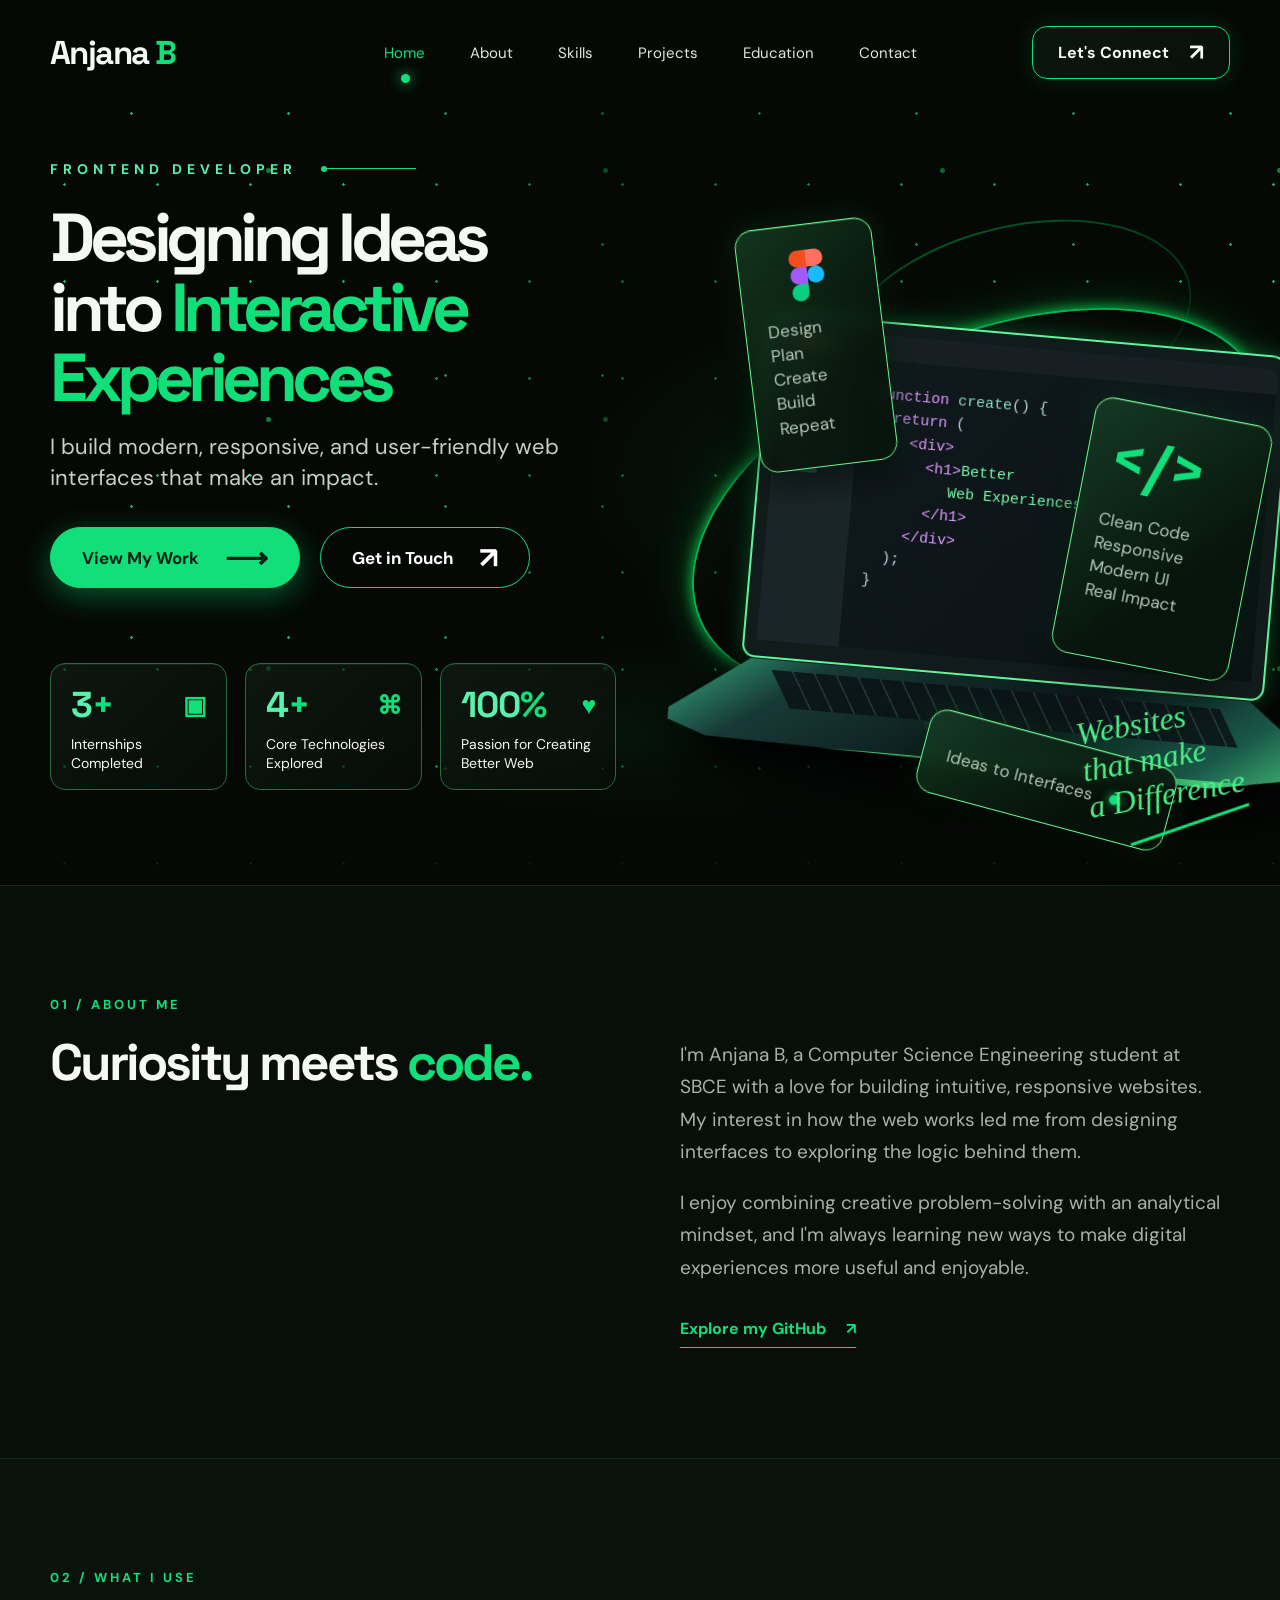
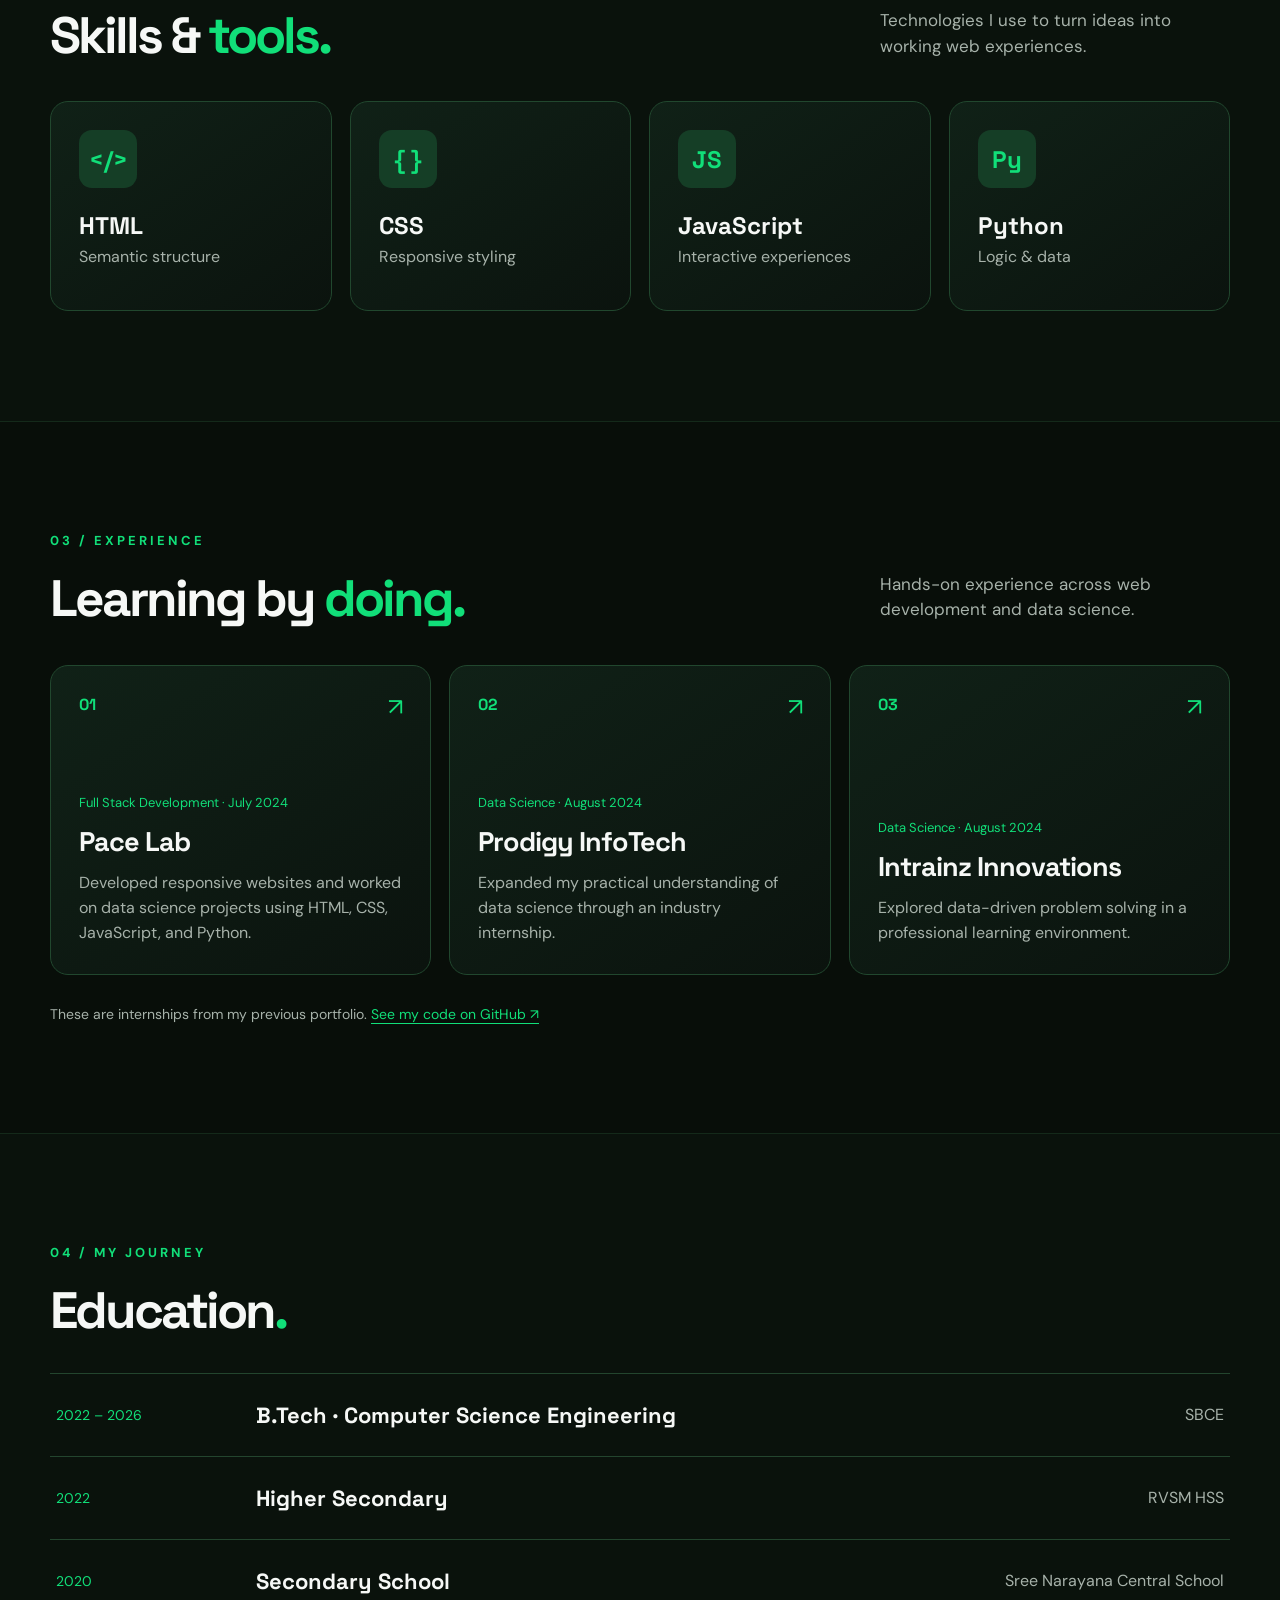
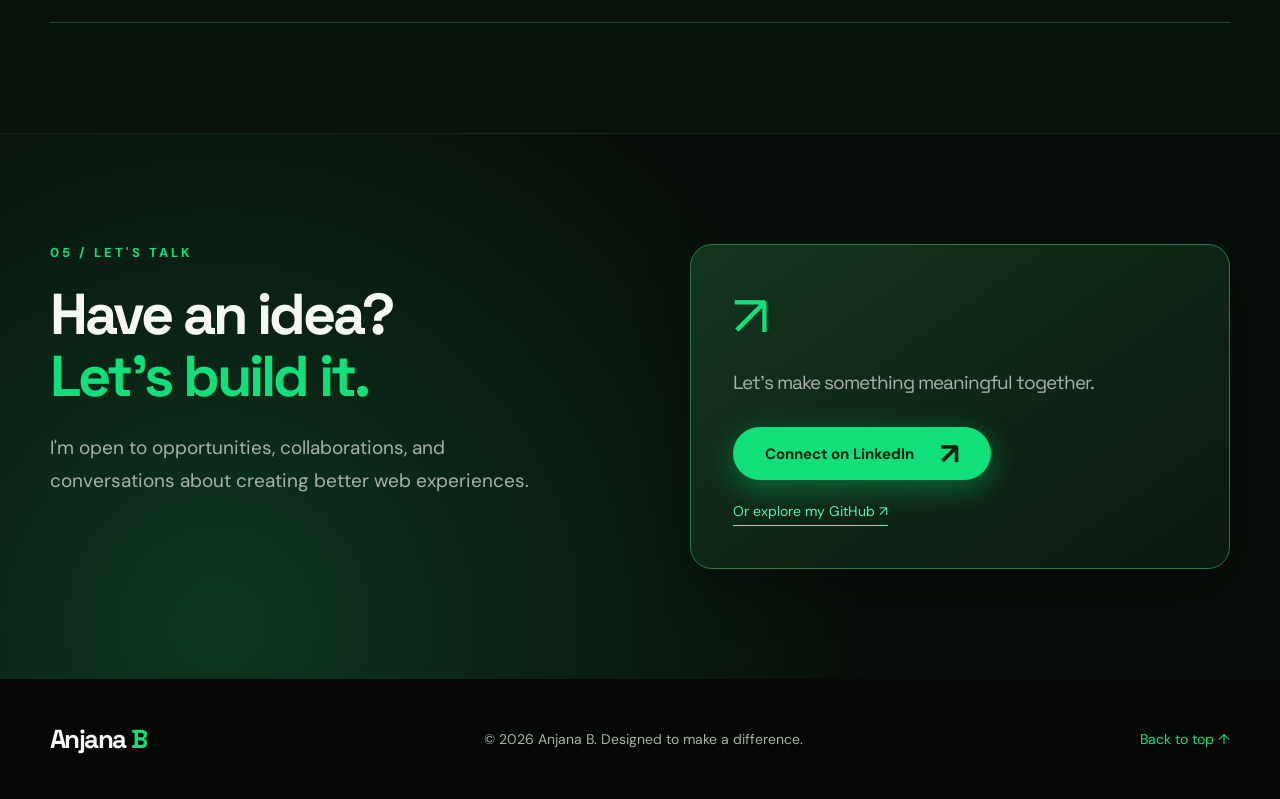
==== index.html @ f31fea29 "first commit" ====
<!doctype html>
<html lang="en">
<head>
  <meta charset="utf-8">
  <meta name="viewport" content="width=device-width, initial-scale=1">
  <meta name="theme-color" content="#050805">
  <meta name="description" content="Anjana B is a frontend developer creating responsive, user-friendly web experiences.">
  <title>Anjana B — Frontend Developer</title>
  <link rel="icon" href="favicon.svg" type="image/svg+xml">
  <link rel="preconnect" href="https://fonts.googleapis.com">
  <link rel="preconnect" href="https://fonts.gstatic.com" crossorigin>
  <link href="https://fonts.googleapis.com/css2?family=DM+Sans:wght@400;500;600;700&family=Space+Grotesk:wght@400;500;600;700&display=swap" rel="stylesheet">
  <link rel="stylesheet" href="style.css">
</head>
<body>
  <div class="site-shell">
    <header class="site-header container">
      <a class="brand" href="#home" aria-label="Anjana B, home">Anjana <span>B</span></a>
      <button class="menu-toggle" type="button" aria-label="Open navigation" aria-expanded="false" aria-controls="site-nav"><span></span><span></span><span></span></button>
      <nav class="site-nav" id="site-nav" aria-label="Main navigation">
        <a class="active" href="#home">Home</a><a href="#about">About</a><a href="#skills">Skills</a><a href="#projects">Projects</a><a href="#education">Education</a><a href="#contact">Contact</a>
      </nav>
      <a class="header-cta" href="#contact">Let's Connect <span aria-hidden="true">↗</span></a>
    </header>

    <main>
      <section class="hero" id="home" aria-labelledby="hero-title">
        <div class="stars" aria-hidden="true"></div>
        <div class="hero-inner container">
          <div class="hero-copy">
            <div class="eyebrow"><span>Frontend Developer</span><i></i></div>
            <h1 id="hero-title">Designing Ideas<br>into <em>Interactive<br>Experiences</em></h1>
            <p class="hero-description">I build modern, responsive, and user-friendly web interfaces that make an impact.</p>
            <div class="hero-actions">
              <a class="button button-primary" href="#projects">View My Work <span aria-hidden="true">⟶</span></a>
              <a class="button button-outline" href="#contact">Get in Touch <span aria-hidden="true">↗</span></a>
            </div>
            <div class="stats" aria-label="At a glance">
              <div class="stat"><strong>3<span>+</span></strong><span>Internships<br>Completed</span><b aria-hidden="true">▣</b></div>
              <div class="stat"><strong>4<span>+</span></strong><span>Core Technologies<br>Explored</span><b aria-hidden="true">⌘</b></div>
              <div class="stat"><strong>100<span>%</span></strong><span>Passion for Creating<br>Better Web</span><b aria-hidden="true">♥</b></div>
            </div>
          </div>

          <div class="hero-art" aria-label="Illustration of a laptop displaying frontend code">
            <div class="orbit orbit-one"></div><div class="orbit orbit-two"></div>
            <div class="float-card design-card"><div class="figma-mark"><i></i><i></i><i></i><i></i><i></i></div><span>Design<br>Plan<br>Create<br>Build<br>Repeat</span></div>
            <div class="laptop">
              <div class="laptop-screen">
                <div class="window-bar"><span></span><span></span><span></span></div>
                <div class="editor">
                  <div class="editor-sidebar"><i></i><i></i><i></i><i></i><i></i><i></i><i></i></div>
                  <div class="code-lines"><div><span class="purple">function</span> <span class="mint">create</span>() {</div><div class="indent"><span class="purple">return</span> (</div><div class="indent2"><span class="purple">&lt;div&gt;</span></div><div class="indent3"><span class="purple">&lt;h1&gt;</span><span class="green">Better</span></div><div class="indent4 green">Web Experiences</div><div class="indent3 purple">&lt;/h1&gt;</div><div class="indent2 purple">&lt;/div&gt;</div><div class="indent">);</div><div>}</div></div>
                </div>
              </div>
              <div class="laptop-base"><div class="keyboard"></div><div class="trackpad"></div></div>
            </div>
            <div class="float-card code-card"><div class="code-icon">&lt;/&gt;</div><span>Clean Code<br>Responsive<br>Modern UI<br>Real Impact</span></div>
            <div class="float-card bottom-card">Ideas to Interfaces <span>●</span></div>
            <div class="handwritten">Websites<br>that make<br>a Difference<span></span></div>
          </div>
        </div>
      </section>

      <section class="content-section about-section" id="about">
        <div class="container section-grid">
          <div><p class="section-kicker">01 / About me</p><h2>Curiosity meets <span>code.</span></h2></div>
          <div class="section-copy"><p>I'm Anjana B, a Computer Science Engineering student at SBCE with a love for building intuitive, responsive websites. My interest in how the web works led me from designing interfaces to exploring the logic behind them.</p><p>I enjoy combining creative problem-solving with an analytical mindset, and I'm always learning new ways to make digital experiences more useful and enjoyable.</p><a class="text-link" href="https://github.com/anjanareghu" target="_blank" rel="noopener noreferrer">Explore my GitHub <span aria-hidden="true">↗</span></a></div>
        </div>
      </section>

      <section class="content-section skills-section" id="skills">
        <div class="container"><p class="section-kicker">02 / What I use</p><div class="section-heading"><h2>Skills & <span>tools.</span></h2><p>Technologies I use to turn ideas into working web experiences.</p></div><div class="skill-grid"><div class="skill-card"><span class="skill-symbol">&lt;/&gt;</span><h3>HTML</h3><p>Semantic structure</p></div><div class="skill-card"><span class="skill-symbol">{ }</span><h3>CSS</h3><p>Responsive styling</p></div><div class="skill-card"><span class="skill-symbol">JS</span><h3>JavaScript</h3><p>Interactive experiences</p></div><div class="skill-card"><span class="skill-symbol">Py</span><h3>Python</h3><p>Logic & data</p></div></div></div>
      </section>

      <section class="content-section projects-section" id="projects">
        <div class="container"><p class="section-kicker">03 / Experience</p><div class="section-heading"><h2>Learning by <span>doing.</span></h2><p>Hands-on experience across web development and data science.</p></div><div class="project-grid"><article class="project-card"><span class="project-number">01</span><div><span class="project-type">Full Stack Development · July 2024</span><h3>Pace Lab</h3><p>Developed responsive websites and worked on data science projects using HTML, CSS, JavaScript, and Python.</p></div><span class="project-arrow" aria-hidden="true">↗</span></article><article class="project-card"><span class="project-number">02</span><div><span class="project-type">Data Science · August 2024</span><h3>Prodigy InfoTech</h3><p>Expanded my practical understanding of data science through an industry internship.</p></div><span class="project-arrow" aria-hidden="true">↗</span></article><article class="project-card"><span class="project-number">03</span><div><span class="project-type">Data Science · August 2024</span><h3>Intrainz Innovations</h3><p>Explored data-driven problem solving in a professional learning environment.</p></div><span class="project-arrow" aria-hidden="true">↗</span></article></div><p class="project-note">These are internships from my previous portfolio. <a href="https://github.com/anjanareghu" target="_blank" rel="noopener noreferrer">See my code on GitHub ↗</a></p></div>
      </section>

      <section class="content-section education-section" id="education"><div class="container"><p class="section-kicker">04 / My journey</p><h2>Education<span>.</span></h2><div class="education-list"><div><span>2022 – 2026</span><h3>B.Tech · Computer Science Engineering</h3><p>SBCE</p></div><div><span>2022</span><h3>Higher Secondary</h3><p>RVSM HSS</p></div><div><span>2020</span><h3>Secondary School</h3><p>Sree Narayana Central School</p></div></div></div></section>

      <section class="content-section contact-section" id="contact"><div class="container contact-layout"><div><p class="section-kicker">05 / Let's talk</p><h2>Have an idea?<br><span>Let's build it.</span></h2><p>I'm open to opportunities, collaborations, and conversations about creating better web experiences.</p></div><div class="contact-panel"><span class="contact-panel-icon">↗</span><p>Let's make something meaningful together.</p><a class="button button-primary" href="https://www.linkedin.com/in/anjana-b-b0b865204/" target="_blank" rel="noopener noreferrer">Connect on LinkedIn <span aria-hidden="true">↗</span></a><a class="contact-secondary" href="https://github.com/anjanareghu" target="_blank" rel="noopener noreferrer">Or explore my GitHub ↗</a></div></div></section>
    </main>
    <footer class="footer container"><a class="brand" href="#home">Anjana <span>B</span></a><p>© <span id="year"></span> Anjana B. Designed to make a difference.</p><a href="#home">Back to top ↑</a></footer>
  </div>
  <script src="script.js"></script>
</body>
</html>
---- style.css ----
:root{--bg:#050805;--panel:#0c140f;--line:#23452e;--green:#11df79;--mint:#5af0ae;--text:#f6f8f6;--muted:#a7b2aa;font-family:'DM Sans',sans-serif;color:var(--text);background:var(--bg)}*{box-sizing:border-box}html{scroll-behavior:smooth}body{margin:0}a{color:inherit;text-decoration:none}button,input,textarea{font:inherit}button{cursor:pointer}::selection{background:var(--green);color:#041007}.container{width:min(1400px,calc(100% - 100px));margin-inline:auto}.site-shell{overflow:hidden}.site-header{height:105px;display:flex;align-items:center;justify-content:space-between;position:relative;z-index:20}.brand{font-family:'Space Grotesk',sans-serif;font-size:33px;font-weight:700;letter-spacing:-1.6px;white-space:nowrap}.brand span,.section-heading h2 span,.content-section h2 span{color:var(--green)}.site-nav{display:flex;gap:45px;align-items:center;margin-left:8%}.site-nav a{font-size:15px;color:#e1e6e1;position:relative;transition:color .2s}.site-nav a:hover,.site-nav a.active{color:var(--green)}.site-nav a.active:after{content:"";position:absolute;width:9px;height:9px;border-radius:50%;background:var(--green);left:calc(50% - 4px);bottom:-20px;box-shadow:0 0 13px var(--green)}.header-cta{border:1px solid var(--green);border-radius:15px;padding:15px 25px;background:linear-gradient(120deg,#0b160e,#09100b);box-shadow:0 0 23px #00ff7922;font-weight:700;white-space:nowrap}.header-cta span{margin-left:16px;font-size:23px;line-height:0;vertical-align:-2px}.header-cta:hover,.button-outline:hover{background:#10271a}.menu-toggle{display:none}.hero{min-height:780px;position:relative;background:radial-gradient(ellipse 36% 30% at 73% 48%,#08351b69,transparent 80%),radial-gradient(ellipse 30% 16% at 52% 81%,#07391c43,transparent 75%),#050805}.hero:after{content:"";position:absolute;inset:auto 0 0;height:140px;background:linear-gradient(transparent,#050805);pointer-events:none}.stars{position:absolute;inset:0;opacity:.75;background-image:radial-gradient(circle,#1af982 1px,transparent 1.5px),radial-gradient(circle,#33ec88 1px,transparent 1.5px),radial-gradient(circle,#13a94e 2px,transparent 3px);background-size:93px 97px,157px 131px,337px 249px;background-position:18px 31px,53px 74px,100px 190px;mask-image:linear-gradient(90deg,#000 25%,#0008 48%,#000 100%)}.hero-inner{position:relative;z-index:1;display:grid;grid-template-columns:48% 52%;min-height:770px;align-items:center}.hero-copy{padding:30px 0 60px;position:relative;z-index:4}.eyebrow{display:flex;align-items:center;gap:24px;color:var(--mint);text-transform:uppercase;font-size:14px;letter-spacing:5px;font-weight:700;margin-bottom:25px}.eyebrow i{display:block;width:95px;height:1px;background:var(--green);position:relative}.eyebrow i:before{content:"";position:absolute;width:6px;height:6px;background:var(--green);left:0;top:-2px;border-radius:50%}h1,h2,h3,p{margin-top:0}h1,h2,h3{font-family:'Space Grotesk',sans-serif}h1{font-size:clamp(58px,5.3vw,88px);line-height:1.03;letter-spacing:-5.5px;margin-bottom:18px;white-space:nowrap}h1 em{font-style:normal;color:var(--green)}.hero-description{font-size:22px;line-height:1.42;color:#c8cec9;max-width:530px;margin-bottom:34px}.hero-actions{display:flex;gap:20px;flex-wrap:wrap}.button{display:inline-flex;align-items:center;justify-content:space-between;gap:26px;min-height:61px;border-radius:40px;padding:0 31px;font-weight:700;font-size:17px;border:1px solid var(--green);transition:transform .2s,box-shadow .2s,background .2s}.button:hover{transform:translateY(-3px)}.button-primary{background:var(--green);color:#042114;box-shadow:0 8px 30px #04de7260}.button-primary:hover{box-shadow:0 11px 36px #04de7280}.button span{font-size:30px;line-height:1}.button-outline{background:#050805;color:white}.stats{display:grid;grid-template-columns:repeat(3,1fr);gap:18px;margin-top:75px;max-width:670px}.stat{height:127px;border:1px solid #286b3d;border-radius:15px;background:linear-gradient(135deg,#101e13ad,#080d09a8);padding:23px 20px;position:relative;box-shadow:inset 0 1px #86ffac12}.stat strong{display:block;font-family:'Space Grotesk',sans-serif;font-size:36px;line-height:1;color:var(--mint);letter-spacing:-1px}.stat strong span{color:var(--green)}.stat>span{display:block;font-size:14px;line-height:1.35;margin-top:12px}.stat b{position:absolute;right:19px;top:25px;color:var(--green);font-size:25px}.hero-art{height:700px;position:relative;transform:translateX(14px)}.orbit{position:absolute;border:2px solid #00e76b;border-radius:50%;box-shadow:0 0 14px #09ff64,0 0 45px #02fd514b;opacity:.8}.orbit-one{width:610px;height:330px;left:45px;top:196px;transform:rotate(-23deg)}.orbit-two{width:360px;height:200px;left:205px;top:86px;transform:rotate(-14deg);border-color:#00b64e88;mask-image:linear-gradient(#000,transparent)}.float-card{position:absolute;border:1px solid #67f790;border-radius:18px;background:linear-gradient(135deg,#174627b3,#061409db 66%);box-shadow:inset 0 1px #a4ffba3d,0 14px 35px #000a,0 0 30px #00e76424;backdrop-filter:blur(8px);z-index:4;color:#b4c8b9}.design-card{width:138px;height:244px;left:117px;top:83px;padding:25px 22px;transform:rotate(-7deg)}.design-card span,.code-card span{display:block;font-size:17px;line-height:1.42}.figma-mark{width:34px;height:52px;display:grid;grid-template-columns:repeat(2,17px);grid-template-rows:repeat(3,17px);margin:0 auto 14px}.figma-mark i:nth-child(1){background:#f24e1e;border-radius:9px 0 0 9px}.figma-mark i:nth-child(2){background:#ff7262;border-radius:0 9px 9px 0}.figma-mark i:nth-child(3){background:#a259ff;border-radius:9px 0 0 9px}.figma-mark i:nth-child(4){background:#1abcfe;border-radius:50%}.figma-mark i:nth-child(5){background:#0acf83;border-radius:9px 0 9px 9px}.laptop{position:absolute;width:650px;height:440px;left:53px;top:195px;transform:rotate(5deg);z-index:3;filter:drop-shadow(0 28px 27px #000)}.laptop-screen{position:absolute;top:0;left:70px;width:520px;height:342px;border:12px solid #121b1c;border-bottom-width:16px;border-radius:19px 19px 11px 11px;background:#0d1418;box-shadow:0 0 0 2px #64f39d,0 0 24px #14de6461;overflow:hidden}.window-bar{height:25px;background:#171f22;display:flex;gap:6px;align-items:center;padding-left:13px}.window-bar span{width:9px;height:9px;border-radius:50%;background:#ff656d}.window-bar span:nth-child(2){background:#ffcd4a}.window-bar span:nth-child(3){background:#5bdd72}.editor{height:calc(100% - 25px);display:flex;background:linear-gradient(130deg,#111a1f,#0a1114)}.editor-sidebar{width:82px;background:#1a252a;display:flex;flex-direction:column;gap:11px;padding:17px 11px;flex:none}.editor-sidebar i{width:34px;height:5px;border-radius:4px;background:#465962}.editor-sidebar i:nth-child(2n){width:20px}.code-lines{font:15px/1.55 Consolas,monospace;color:#bcd4dc;padding:23px 17px;white-space:nowrap}.code-lines .indent{padding-left:18px}.code-lines .indent2{padding-left:36px}.code-lines .indent3{padding-left:54px}.code-lines .indent4{padding-left:78px}.purple{color:#e09bff}.mint{color:#8cdec7}.green{color:#72fca5}.laptop-base{position:absolute;top:345px;left:0;width:650px;height:90px;background:linear-gradient(145deg,#36ad80 0%,#173936 21%,#0b1518 56%,#19594a 82%,#48ca77);clip-path:polygon(12% 0,89% 0,100% 61%,98% 82%,84% 100%,6% 90%,0 75%,0 62%);border-radius:8px;box-shadow:inset 0 -7px #3fc777}.keyboard{position:absolute;left:110px;top:10px;width:450px;height:37px;background:repeating-linear-gradient(90deg,#091114 0 20px,#28413d 21px 22px),repeating-linear-gradient(0deg,transparent 0 10px,#37514d 11px 12px);transform:skewX(30deg);opacity:.85}.trackpad{position:absolute;left:263px;top:49px;width:110px;height:24px;border:1px solid #203f3e;transform:skewX(30deg)}.code-card{right:-8px;top:269px;width:180px;height:260px;padding:28px 23px;transform:rotate(11deg)}.code-icon{font:700 60px/1 'Space Grotesk',sans-serif;color:var(--green);margin-bottom:20px}.bottom-card{left:289px;top:597px;width:255px;padding:27px 24px;font-size:17px;transform:rotate(15deg);white-space:nowrap}.bottom-card span{color:var(--green);font-size:23px;margin-left:10px;text-shadow:0 0 10px var(--green)}.handwritten{position:absolute;right:2px;bottom:10px;color:#4bee85;font-size:32px;line-height:1.15;font-family:'Segoe Print','Comic Sans MS',cursive;font-style:italic;transform:rotate(-10deg);z-index:5}.handwritten span{display:block;width:125px;height:3px;background:var(--green);margin:15px 0 0 34px;transform:rotate(-9deg)}.content-section{padding:110px 0;border-top:1px solid #14291a;scroll-margin-top:20px;background:#080e09}.content-section:nth-of-type(odd){background:#0a120c}.section-kicker{color:var(--green);font-size:13px;text-transform:uppercase;letter-spacing:3px;font-weight:700;margin-bottom:22px}.content-section h2{font-size:clamp(42px,4vw,66px);line-height:1.08;letter-spacing:-3px;margin-bottom:25px}.section-grid{display:grid;grid-template-columns:1fr 1fr;gap:80px}.section-copy{padding-top:43px}.section-copy p,.contact-layout>div>p:not(.section-kicker){font-size:19px;line-height:1.7;color:var(--muted)}.text-link{display:inline-block;color:var(--green);font-weight:700;margin-top:15px;border-bottom:1px solid var(--green);padding-bottom:8px}.text-link span{margin-left:16px}.section-heading{display:flex;align-items:end;justify-content:space-between;gap:50px;margin-bottom:38px}.section-heading h2{margin-bottom:0}.section-heading p{max-width:350px;color:var(--muted);font-size:17px;line-height:1.5;margin-bottom:4px}.skill-grid{display:grid;grid-template-columns:repeat(4,1fr);gap:18px}.skill-card,.project-card{background:linear-gradient(145deg,#102117,#0b130e);border:1px solid #21472e;border-radius:18px;transition:transform .25s,border-color .25s,box-shadow .25s}.skill-card:hover,.project-card:hover{transform:translateY(-5px);border-color:#42cc72;box-shadow:0 15px 40px #0005}.skill-card{min-height:210px;padding:28px}.skill-symbol{display:grid;place-items:center;width:58px;height:58px;border-radius:13px;background:#153e26;color:var(--green);font:700 24px 'Space Grotesk',sans-serif;margin-bottom:22px}.skill-card h3{font-size:24px;margin-bottom:5px}.skill-card p{color:var(--muted);margin:0}.project-grid{display:grid;grid-template-columns:repeat(3,1fr);gap:18px}.project-card{min-height:310px;padding:28px;display:flex;flex-direction:column;justify-content:space-between;position:relative}.project-number{font:700 16px 'Space Grotesk',sans-serif;color:var(--green)}.project-type{color:var(--green);font-size:13px}.project-card h3{font-size:27px;letter-spacing:-1px;margin:12px 0}.project-card p{color:var(--muted);line-height:1.55;margin-bottom:0}.project-arrow{position:absolute;right:27px;top:25px;font-size:24px;color:var(--green)}.project-note{color:var(--muted);margin:30px 0 0;font-size:14px}.project-note a{color:var(--green);text-decoration:underline;text-underline-offset:4px}.education-list{margin-top:35px;border-top:1px solid var(--line)}.education-list>div{display:grid;grid-template-columns:170px 1fr 250px;align-items:center;gap:30px;padding:27px 6px;border-bottom:1px solid var(--line)}.education-list span{color:var(--green);font-size:14px}.education-list h3{font-size:22px;margin:0}.education-list p{color:var(--muted);margin:0;text-align:right}.contact-section{background:radial-gradient(circle at 17% 90%,#0d3620,#080e09 55%)}.contact-layout{display:grid;grid-template-columns:1fr 1fr;gap:100px}.contact-layout h2{font-size:clamp(48px,4.5vw,75px)}.contact-layout>div>p:not(.section-kicker){max-width:520px}.contact-links{display:flex;gap:25px;margin-top:35px}.contact-links a{color:var(--green);border-bottom:1px solid var(--green);padding-bottom:7px}.contact-form{background:#0e1b12;border:1px solid #285639;border-radius:20px;padding:35px;display:flex;flex-direction:column;align-items:start;box-shadow:0 20px 50px #0005}.contact-form label{font-size:14px;margin-bottom:9px;color:#c9d9ce}.contact-form input,.contact-form textarea{width:100%;background:#08110b;border:1px solid #2a4932;border-radius:10px;color:white;padding:14px 16px;margin-bottom:20px;outline:none}.contact-form input:focus,.contact-form textarea:focus{border-color:var(--green);box-shadow:0 0 0 3px #0d6b363d}.contact-form textarea{resize:vertical}.contact-form .button{min-height:53px;font-size:15px}.form-note{font-size:12px;color:var(--muted);margin:15px 0 0}.footer{min-height:120px;display:flex;align-items:center;justify-content:space-between;gap:25px}.footer .brand{font-size:26px}.footer p{color:var(--muted);font-size:14px;margin:0}.footer>a:last-child{color:var(--green);font-size:14px}
@media(max-width:1250px){.container{width:min(1120px,calc(100% - 64px))}.site-nav{gap:23px;margin-left:0}.hero-inner{grid-template-columns:51% 49%}.hero-art{transform:translateX(-10px) scale(.75);transform-origin:left center;width:700px}.hero-copy{z-index:6}h1{font-size:clamp(53px,5.6vw,73px)}.stats{margin-top:55px}.stat{padding:20px 15px}.stat strong{font-size:30px}.stat b{right:11px}}
@media(max-width:850px){.site-header{height:80px}.container{width:calc(100% - 40px)}.header-cta{display:none}.menu-toggle{display:flex;flex-direction:column;gap:5px;background:none;border:0;padding:10px;z-index:22}.menu-toggle span{display:block;width:25px;height:2px;background:var(--green)}.site-nav{display:none;position:absolute;left:0;right:0;top:73px;background:#0b170e;border:1px solid var(--line);border-radius:14px;padding:20px;flex-direction:column;align-items:stretch;gap:0;box-shadow:0 20px 40px #0009}.site-nav.open{display:flex}.site-nav a{padding:12px}.site-nav a.active:after{left:auto;right:10px;bottom:18px}.hero{min-height:0}.hero-inner{display:flex;flex-direction:column;align-items:stretch;min-height:0}.hero-copy{padding:55px 0 0}.hero-art{align-self:center;transform:scale(.8);transform-origin:top center;height:590px;margin-top:0;width:700px}.stats{max-width:none}.section-grid,.contact-layout{grid-template-columns:1fr;gap:30px}.section-copy{padding-top:0}.skill-grid{grid-template-columns:repeat(2,1fr)}.project-grid{grid-template-columns:1fr}.project-card{min-height:240px}.education-list>div{grid-template-columns:130px 1fr}.education-list p{grid-column:2;text-align:left}.content-section{padding:80px 0}}
@media(max-width:560px){.brand{font-size:27px}.hero-copy{padding-top:38px}.eyebrow{font-size:11px;letter-spacing:3px;gap:12px}.eyebrow i{width:50px}h1{font-size:clamp(42px,10vw,58px);letter-spacing:-3px;white-space:normal}.hero-description{font-size:18px}.button{min-height:54px;padding:0 22px;font-size:15px}.hero-actions{gap:12px}.stats{gap:8px;margin-top:50px}.stat{height:110px;padding:16px 11px}.stat strong{font-size:25px}.stat>span{font-size:11px}.stat b{display:none}.hero-art{transform:scale(.48);height:360px;margin-top:20px}.content-section h2{letter-spacing:-2px}.section-heading{display:block}.section-heading p{margin-top:14px}.skill-grid{gap:10px}.skill-card{min-height:170px;padding:20px}.skill-card h3{font-size:20px}.skill-card p{font-size:13px}.education-list>div{grid-template-columns:1fr;gap:8px}.education-list p{grid-column:1}.contact-form{padding:22px}.footer{padding:25px 0;flex-wrap:wrap}.footer p{order:3;width:100%}}
@media(prefers-reduced-motion:reduce){html{scroll-behavior:auto}*,*:before,*:after{transition:none!important;animation:none!important}}
.contact-panel{background:linear-gradient(145deg,#13351f,#0b180f);border:1px solid #2b7945;border-radius:22px;padding:42px;display:flex;flex-direction:column;align-items:flex-start;justify-content:center;box-shadow:0 20px 50px #0005;min-height:320px}.contact-panel-icon{color:var(--green);font-size:58px;line-height:1}.contact-panel p{font-family:'Space Grotesk',sans-serif;font-size:30px;line-height:1.2;letter-spacing:-1px;max-width:350px;margin:22px 0 28px}.contact-panel .button{font-size:15px;min-height:53px}.contact-secondary{color:var(--mint);margin-top:22px;border-bottom:1px solid var(--mint);padding-bottom:5px;font-size:14px}
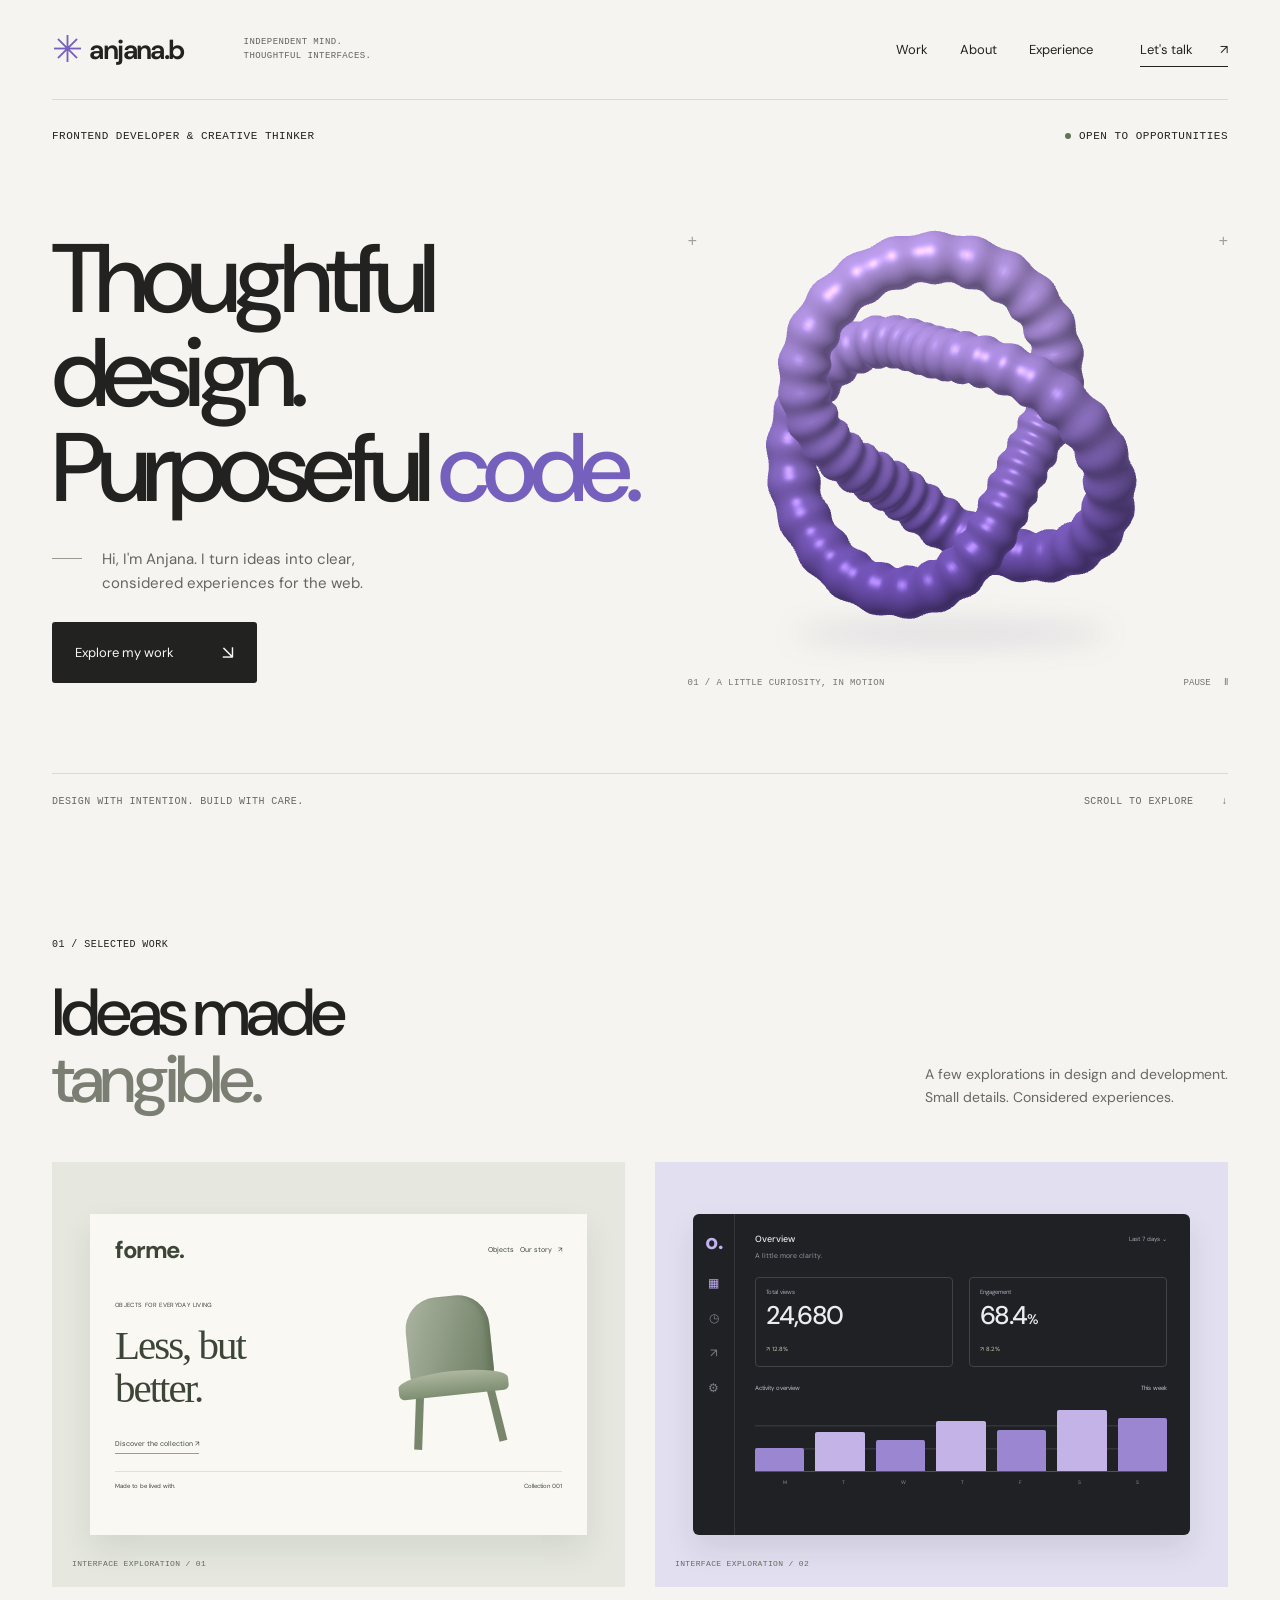
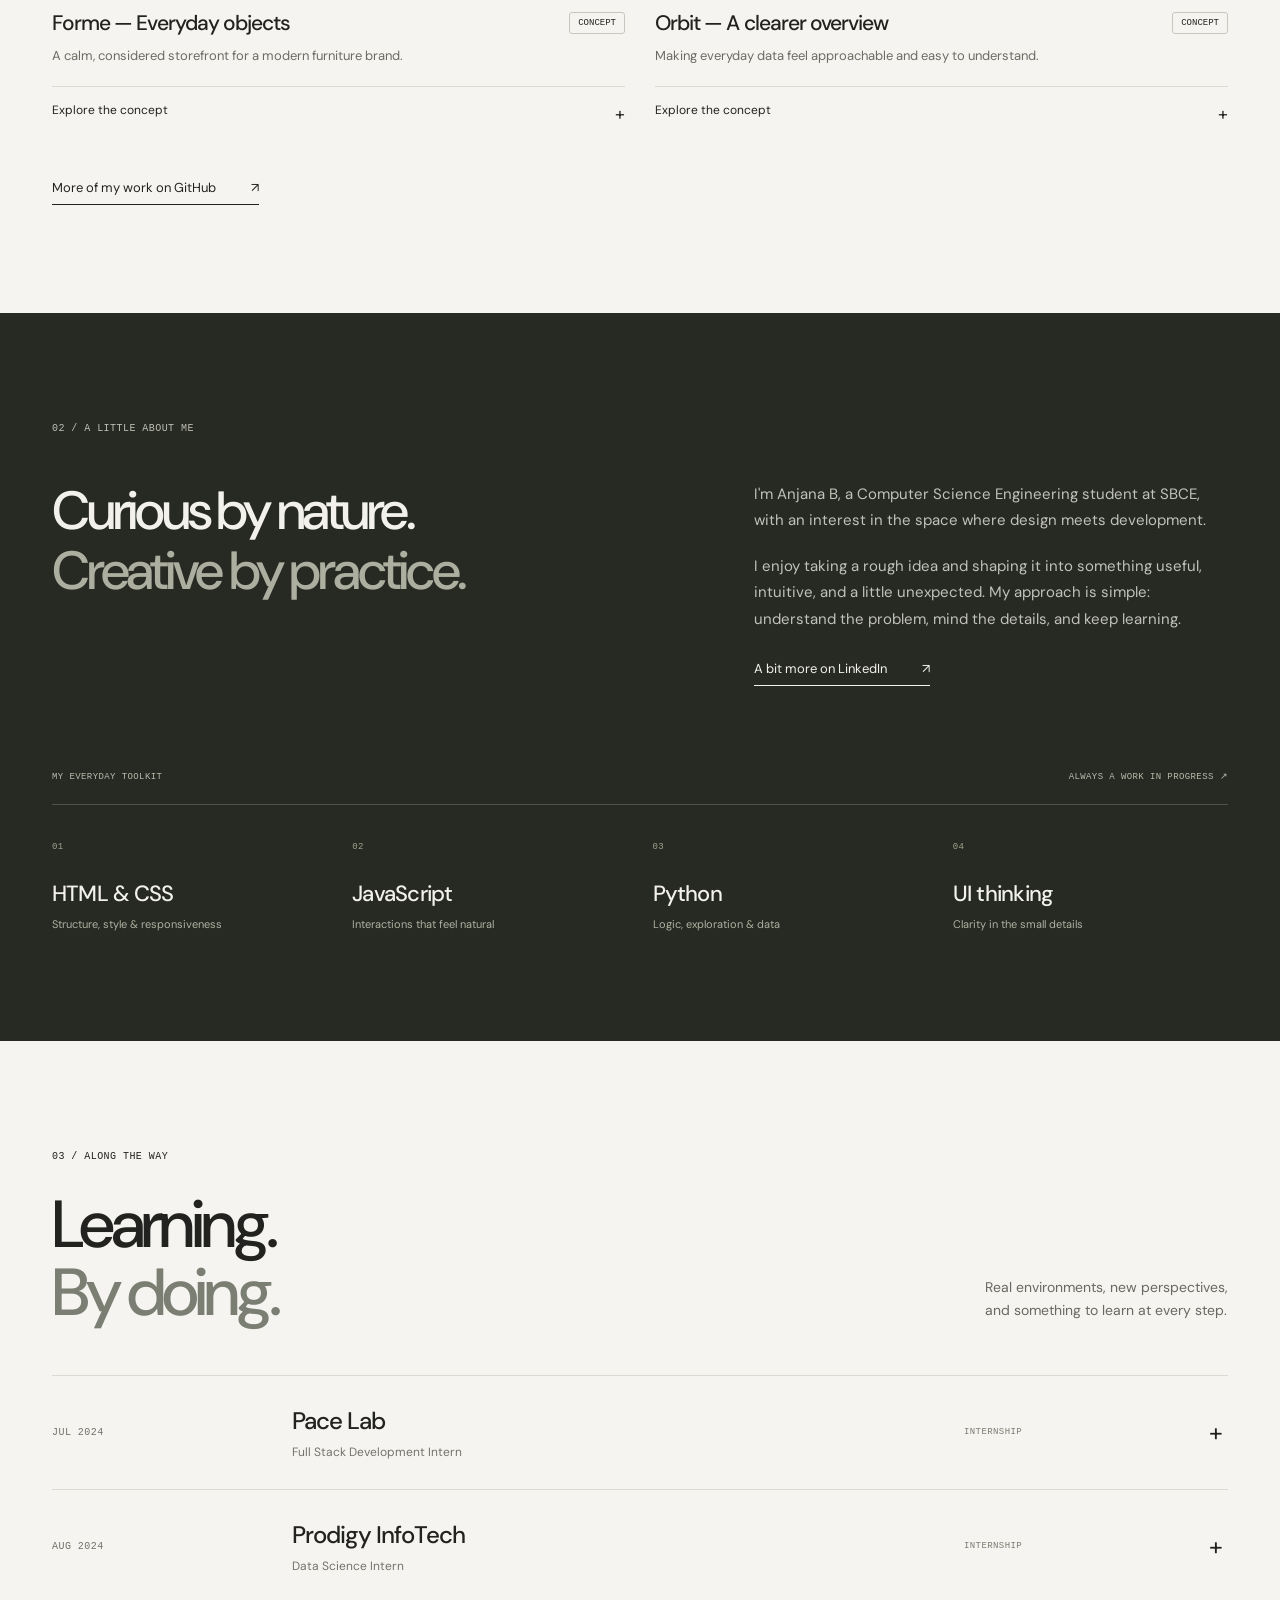
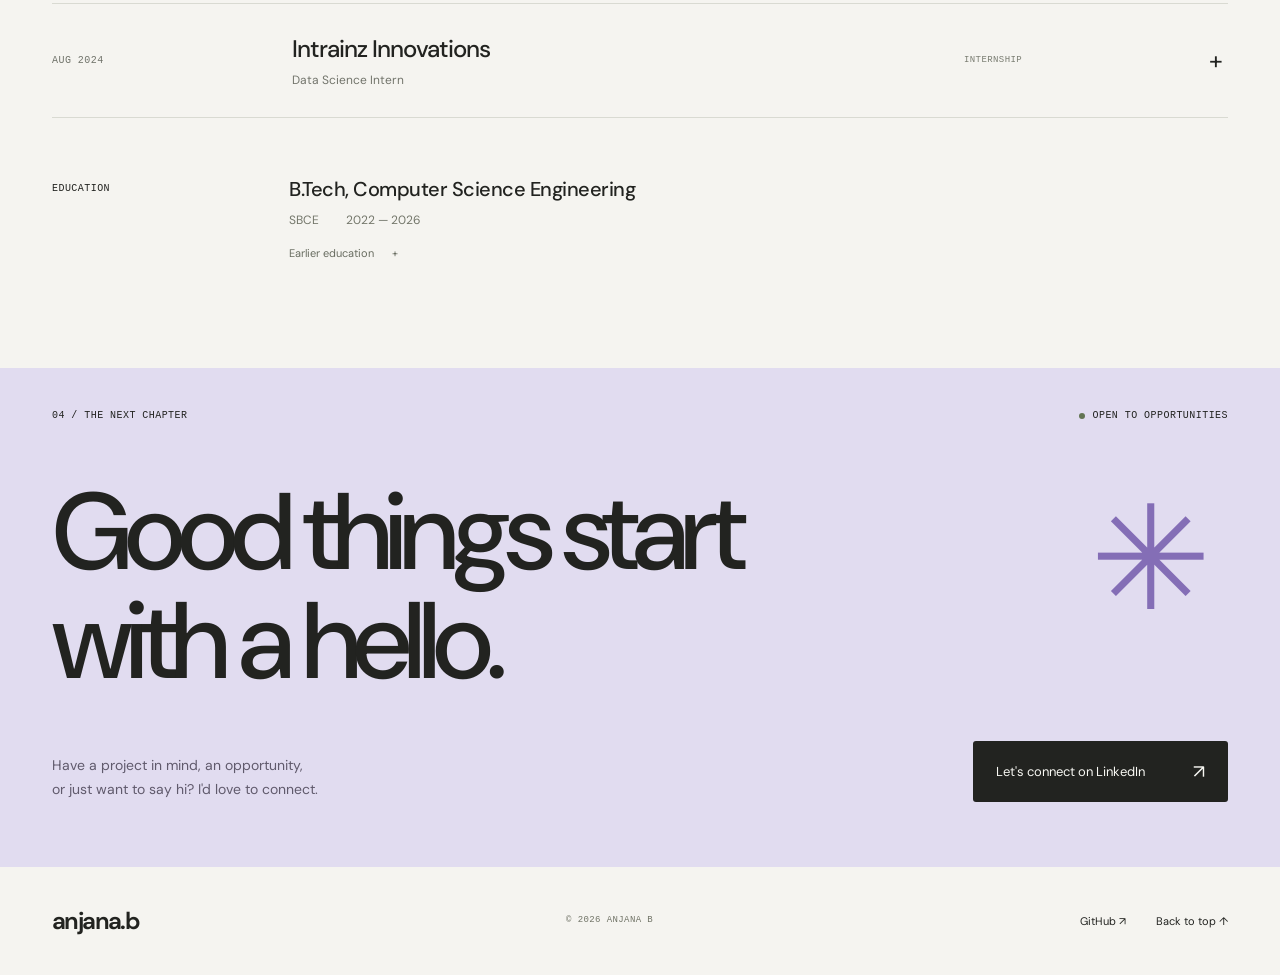
==== commit bd7193c1: "redesigning" ====
--- a/index.html
+++ b/index.html
@@ -3,86 +3,91 @@
 <head>
   <meta charset="utf-8">
   <meta name="viewport" content="width=device-width, initial-scale=1">
-  <meta name="theme-color" content="#050805">
-  <meta name="description" content="Anjana B is a frontend developer creating responsive, user-friendly web experiences.">
+  <meta name="theme-color" content="#f5f4f0">
+  <meta name="description" content="Anjana B — frontend developer building thoughtful, accessible web experiences. Explore my work, experience, and approach.">
   <title>Anjana B — Frontend Developer</title>
   <link rel="icon" href="favicon.svg" type="image/svg+xml">
   <link rel="preconnect" href="https://fonts.googleapis.com">
   <link rel="preconnect" href="https://fonts.gstatic.com" crossorigin>
-  <link href="https://fonts.googleapis.com/css2?family=DM+Sans:wght@400;500;600;700&family=Space+Grotesk:wght@400;500;600;700&display=swap" rel="stylesheet">
+  <link href="https://fonts.googleapis.com/css2?family=DM+Sans:wght@400;450;500;550;600;650;700&display=swap" rel="stylesheet">
   <link rel="stylesheet" href="style.css">
+  <script src="script.js" defer></script>
 </head>
 <body>
-  <div class="site-shell">
-    <header class="site-header container">
-      <a class="brand" href="#home" aria-label="Anjana B, home">Anjana <span>B</span></a>
-      <button class="menu-toggle" type="button" aria-label="Open navigation" aria-expanded="false" aria-controls="site-nav"><span></span><span></span><span></span></button>
-      <nav class="site-nav" id="site-nav" aria-label="Main navigation">
-        <a class="active" href="#home">Home</a><a href="#about">About</a><a href="#skills">Skills</a><a href="#projects">Projects</a><a href="#education">Education</a><a href="#contact">Contact</a>
-      </nav>
-      <a class="header-cta" href="#contact">Let's Connect <span aria-hidden="true">↗</span></a>
-    </header>
-
-    <main>
-      <section class="hero" id="home" aria-labelledby="hero-title">
-        <div class="stars" aria-hidden="true"></div>
-        <div class="hero-inner container">
-          <div class="hero-copy">
-            <div class="eyebrow"><span>Frontend Developer</span><i></i></div>
-            <h1 id="hero-title">Designing Ideas<br>into <em>Interactive<br>Experiences</em></h1>
-            <p class="hero-description">I build modern, responsive, and user-friendly web interfaces that make an impact.</p>
-            <div class="hero-actions">
-              <a class="button button-primary" href="#projects">View My Work <span aria-hidden="true">⟶</span></a>
-              <a class="button button-outline" href="#contact">Get in Touch <span aria-hidden="true">↗</span></a>
-            </div>
-            <div class="stats" aria-label="At a glance">
-              <div class="stat"><strong>3<span>+</span></strong><span>Internships<br>Completed</span><b aria-hidden="true">▣</b></div>
-              <div class="stat"><strong>4<span>+</span></strong><span>Core Technologies<br>Explored</span><b aria-hidden="true">⌘</b></div>
-              <div class="stat"><strong>100<span>%</span></strong><span>Passion for Creating<br>Better Web</span><b aria-hidden="true">♥</b></div>
-            </div>
+  <a class="skip-link" href="#main">Skip to content</a>
+  <header class="site-header wrap">
+    <a class="brand" href="#home" aria-label="Anjana B, home"><span class="brand-mark" aria-hidden="true">✳</span> anjana.b</a>
+    <span class="header-note mono">Independent mind.<br>Thoughtful interfaces.</span>
+    <button class="menu-toggle" aria-expanded="false" aria-controls="site-nav" type="button" hidden>Menu <span aria-hidden="true">+</span></button>
+    <nav id="site-nav" class="site-nav" aria-label="Main navigation">
+      <a href="#work">Work</a><a href="#about">About</a><a href="#experience">Experience</a><a class="nav-contact" href="#contact">Let's talk <span aria-hidden="true">↗</span></a>
+    </nav>
+  </header>
+  <main id="main">
+    <section id="home" class="hero wrap" aria-labelledby="hero-title">
+      <div class="hero-top mono"><span>Frontend developer & creative thinker</span><span class="availability"><i></i> Open to opportunities</span></div>
+      <div class="hero-body">
+        <div class="hero-copy">
+          <h1 id="hero-title">Thoughtful<br>design.<br>Purposeful <span>code.</span></h1>
+          <div class="hero-intro"><span class="intro-line" aria-hidden="true"></span><p>Hi, I'm Anjana. I turn ideas into clear,<br>considered experiences for the web.</p></div>
+          <a class="button button-dark" href="#work">Explore my work <span aria-hidden="true">↘</span></a>
+        </div>
+        <div class="hero-visual" id="hero-visual">
+          <span class="visual-corner corner-tl" aria-hidden="true">+</span><span class="visual-corner corner-tr" aria-hidden="true">+</span>
+          <div class="sculpture-fallback" aria-hidden="true"><div></div><div></div><div></div></div>
+          <canvas id="sculpture" aria-hidden="true"></canvas>
+          <div class="visual-caption mono"><span>01 / A little curiosity, in motion</span><button id="motion-toggle" type="button" aria-label="Pause sculpture animation" aria-pressed="false" hidden>Pause <span aria-hidden="true">Ⅱ</span></button></div>
+        </div>
+      </div>
+      <div class="hero-bottom mono"><span>Design with intention. Build with care.</span><a href="#work">Scroll to explore <span aria-hidden="true">↓</span></a></div>
+    </section>
+    <section id="work" class="work-section wrap section-space" aria-labelledby="work-title">
+      <div class="section-heading"><div><p class="eyebrow mono">01 / Selected work</p><h2 id="work-title">Ideas made<br><span class="muted">tangible.</span></h2></div><p>A few explorations in design and development.<br>Small details. Considered experiences.</p></div>
+      <!-- PLACEHOLDERS: Replace these concept projects and briefs with real work. -->
+      <div class="work-grid">
+        <article class="work-card">
+          <div class="project-art art-forme" role="img" aria-label="Concept preview of Forme, a minimal furniture storefront">
+            <div class="mock-site forme-site"><div class="mock-nav"><strong>forme.</strong><span>Objects &nbsp; Our story &nbsp; ↗</span></div><div class="forme-main"><div><span class="mock-eyebrow">Objects for everyday living</span><p>Less, but<br>better.</p><span class="mock-shop">Discover the collection ↗</span></div><div class="chair"><div class="chair-back"></div><div class="chair-seat"></div><i></i><i></i></div></div><div class="mock-footer"><span>Made to be lived with.</span><span>Collection 001</span></div></div>
+            <span class="art-label mono">Interface exploration / 01</span>
           </div>
-
-          <div class="hero-art" aria-label="Illustration of a laptop displaying frontend code">
-            <div class="orbit orbit-one"></div><div class="orbit orbit-two"></div>
-            <div class="float-card design-card"><div class="figma-mark"><i></i><i></i><i></i><i></i><i></i></div><span>Design<br>Plan<br>Create<br>Build<br>Repeat</span></div>
-            <div class="laptop">
-              <div class="laptop-screen">
-                <div class="window-bar"><span></span><span></span><span></span></div>
-                <div class="editor">
-                  <div class="editor-sidebar"><i></i><i></i><i></i><i></i><i></i><i></i><i></i></div>
-                  <div class="code-lines"><div><span class="purple">function</span> <span class="mint">create</span>() {</div><div class="indent"><span class="purple">return</span> (</div><div class="indent2"><span class="purple">&lt;div&gt;</span></div><div class="indent3"><span class="purple">&lt;h1&gt;</span><span class="green">Better</span></div><div class="indent4 green">Web Experiences</div><div class="indent3 purple">&lt;/h1&gt;</div><div class="indent2 purple">&lt;/div&gt;</div><div class="indent">);</div><div>}</div></div>
-                </div>
-              </div>
-              <div class="laptop-base"><div class="keyboard"></div><div class="trackpad"></div></div>
-            </div>
-            <div class="float-card code-card"><div class="code-icon">&lt;/&gt;</div><span>Clean Code<br>Responsive<br>Modern UI<br>Real Impact</span></div>
-            <div class="float-card bottom-card">Ideas to Interfaces <span>●</span></div>
-            <div class="handwritten">Websites<br>that make<br>a Difference<span></span></div>
+          <div class="project-heading"><h3>Forme — Everyday objects</h3><span class="tag">Concept</span></div>
+          <p class="project-description">A calm, considered storefront for a modern furniture brand.</p>
+          <details class="project-details"><summary>Explore the concept <span aria-hidden="true">+</span></summary><div class="detail-body"><p>A sample project brief: create a responsive shop with clear product navigation, generous imagery, and an accessible product page.</p><dl><div><dt>Focus</dt><dd>UI design · Responsive development</dd></div><div><dt>Proposed stack</dt><dd>HTML · CSS · JavaScript</dd></div><div><dt>Status</dt><dd>Portfolio placeholder — implementation to be added.</dd></div></dl></div></details>
+        </article>
+        <article class="work-card">
+          <div class="project-art art-orbit" role="img" aria-label="Concept preview of Orbit, a dark analytics dashboard with a purple bar chart">
+            <div class="mock-site orbit-site"><div class="orbit-sidebar"><strong>o.</strong><span class="side-icon selected">▦</span><span class="side-icon">◷</span><span class="side-icon">↗</span><span class="side-icon">⚙</span></div><div class="orbit-main"><div class="mock-nav"><strong>Overview</strong><span>Last 7 days ⌄</span></div><p class="dashboard-greeting">A little more clarity.</p><div class="dashboard-stats"><div><span>Total views</span><strong>24,680</strong><small>↗ 12.8%</small></div><div><span>Engagement</span><strong>68.4<em>%</em></strong><small>↗ 8.2%</small></div></div><div class="chart-title"><span>Activity overview</span><span>This week</span></div><div class="bar-chart"><i style="--bar:34%"></i><i style="--bar:58%"></i><i style="--bar:46%"></i><i style="--bar:75%"></i><i style="--bar:62%"></i><i style="--bar:92%"></i><i style="--bar:79%"></i></div><div class="chart-days"><span>M</span><span>T</span><span>W</span><span>T</span><span>F</span><span>S</span><span>S</span></div></div></div>
+            <span class="art-label mono">Interface exploration / 02</span>
           </div>
-        </div>
-      </section>
-
-      <section class="content-section about-section" id="about">
-        <div class="container section-grid">
-          <div><p class="section-kicker">01 / About me</p><h2>Curiosity meets <span>code.</span></h2></div>
-          <div class="section-copy"><p>I'm Anjana B, a Computer Science Engineering student at SBCE with a love for building intuitive, responsive websites. My interest in how the web works led me from designing interfaces to exploring the logic behind them.</p><p>I enjoy combining creative problem-solving with an analytical mindset, and I'm always learning new ways to make digital experiences more useful and enjoyable.</p><a class="text-link" href="https://github.com/anjanareghu" target="_blank" rel="noopener noreferrer">Explore my GitHub <span aria-hidden="true">↗</span></a></div>
-        </div>
-      </section>
-
-      <section class="content-section skills-section" id="skills">
-        <div class="container"><p class="section-kicker">02 / What I use</p><div class="section-heading"><h2>Skills & <span>tools.</span></h2><p>Technologies I use to turn ideas into working web experiences.</p></div><div class="skill-grid"><div class="skill-card"><span class="skill-symbol">&lt;/&gt;</span><h3>HTML</h3><p>Semantic structure</p></div><div class="skill-card"><span class="skill-symbol">{ }</span><h3>CSS</h3><p>Responsive styling</p></div><div class="skill-card"><span class="skill-symbol">JS</span><h3>JavaScript</h3><p>Interactive experiences</p></div><div class="skill-card"><span class="skill-symbol">Py</span><h3>Python</h3><p>Logic & data</p></div></div></div>
-      </section>
-
-      <section class="content-section projects-section" id="projects">
-        <div class="container"><p class="section-kicker">03 / Experience</p><div class="section-heading"><h2>Learning by <span>doing.</span></h2><p>Hands-on experience across web development and data science.</p></div><div class="project-grid"><article class="project-card"><span class="project-number">01</span><div><span class="project-type">Full Stack Development · July 2024</span><h3>Pace Lab</h3><p>Developed responsive websites and worked on data science projects using HTML, CSS, JavaScript, and Python.</p></div><span class="project-arrow" aria-hidden="true">↗</span></article><article class="project-card"><span class="project-number">02</span><div><span class="project-type">Data Science · August 2024</span><h3>Prodigy InfoTech</h3><p>Expanded my practical understanding of data science through an industry internship.</p></div><span class="project-arrow" aria-hidden="true">↗</span></article><article class="project-card"><span class="project-number">03</span><div><span class="project-type">Data Science · August 2024</span><h3>Intrainz Innovations</h3><p>Explored data-driven problem solving in a professional learning environment.</p></div><span class="project-arrow" aria-hidden="true">↗</span></article></div><p class="project-note">These are internships from my previous portfolio. <a href="https://github.com/anjanareghu" target="_blank" rel="noopener noreferrer">See my code on GitHub ↗</a></p></div>
-      </section>
-
-      <section class="content-section education-section" id="education"><div class="container"><p class="section-kicker">04 / My journey</p><h2>Education<span>.</span></h2><div class="education-list"><div><span>2022 – 2026</span><h3>B.Tech · Computer Science Engineering</h3><p>SBCE</p></div><div><span>2022</span><h3>Higher Secondary</h3><p>RVSM HSS</p></div><div><span>2020</span><h3>Secondary School</h3><p>Sree Narayana Central School</p></div></div></div></section>
-
-      <section class="content-section contact-section" id="contact"><div class="container contact-layout"><div><p class="section-kicker">05 / Let's talk</p><h2>Have an idea?<br><span>Let's build it.</span></h2><p>I'm open to opportunities, collaborations, and conversations about creating better web experiences.</p></div><div class="contact-panel"><span class="contact-panel-icon">↗</span><p>Let's make something meaningful together.</p><a class="button button-primary" href="https://www.linkedin.com/in/anjana-b-b0b865204/" target="_blank" rel="noopener noreferrer">Connect on LinkedIn <span aria-hidden="true">↗</span></a><a class="contact-secondary" href="https://github.com/anjanareghu" target="_blank" rel="noopener noreferrer">Or explore my GitHub ↗</a></div></div></section>
-    </main>
-    <footer class="footer container"><a class="brand" href="#home">Anjana <span>B</span></a><p>© <span id="year"></span> Anjana B. Designed to make a difference.</p><a href="#home">Back to top ↑</a></footer>
-  </div>
-  <script src="script.js"></script>
+          <div class="project-heading"><h3>Orbit — A clearer overview</h3><span class="tag">Concept</span></div>
+          <p class="project-description">Making everyday data feel approachable and easy to understand.</p>
+          <details class="project-details"><summary>Explore the concept <span aria-hidden="true">+</span></summary><div class="detail-body"><p>A sample project brief: build an analytics dashboard with readable charts, useful filters, and a layout that works across devices. Preview figures are illustrative.</p><dl><div><dt>Focus</dt><dd>Data visualization · Interface development</dd></div><div><dt>Proposed stack</dt><dd>JavaScript · CSS · Python</dd></div><div><dt>Status</dt><dd>Portfolio placeholder — implementation to be added.</dd></div></dl></div></details>
+        </article>
+      </div>
+      <a class="text-link github-link" href="https://github.com/anjanareghu" target="_blank" rel="noopener noreferrer">More of my work on GitHub <span aria-hidden="true">↗</span></a>
+    </section>
+    <section id="about" class="about-section" aria-labelledby="about-title"><div class="wrap section-space">
+      <p class="eyebrow mono">02 / A little about me</p>
+      <div class="about-grid"><h2 id="about-title">Curious by nature.<br><span>Creative by practice.</span></h2><div class="about-copy"><p>I'm Anjana B, a Computer Science Engineering student at SBCE, with an interest in the space where design meets development.</p><p>I enjoy taking a rough idea and shaping it into something useful, intuitive, and a little unexpected. My approach is simple: understand the problem, mind the details, and keep learning.</p><a class="text-link" href="https://www.linkedin.com/in/anjana-b-b0b865204/" target="_blank" rel="noopener noreferrer">A bit more on LinkedIn <span aria-hidden="true">↗</span></a></div></div>
+      <div class="skills-heading mono"><span>My everyday toolkit</span><span>Always a work in progress ↗</span></div>
+      <div class="skills-grid"><div><span class="mono">01</span><h3>HTML & CSS</h3><p>Structure, style & responsiveness</p></div><div><span class="mono">02</span><h3>JavaScript</h3><p>Interactions that feel natural</p></div><div><span class="mono">03</span><h3>Python</h3><p>Logic, exploration & data</p></div><div><span class="mono">04</span><h3>UI thinking</h3><p>Clarity in the small details</p></div></div>
+    </div></section>
+    <section id="experience" class="experience-section wrap section-space" aria-labelledby="experience-title">
+      <div class="section-heading"><div><p class="eyebrow mono">03 / Along the way</p><h2 id="experience-title">Learning.<br><span class="muted">By doing.</span></h2></div><p>Real environments, new perspectives,<br>and something to learn at every step.</p></div>
+      <!-- Existing internships: expand with responsibilities and project links when ready. -->
+      <div class="experience-list">
+        <details class="experience-row"><summary><span class="experience-date mono">JUL 2024</span><span class="experience-role"><strong>Pace Lab</strong><span>Full Stack Development Intern</span></span><span class="experience-type mono">Internship</span><span class="expand-icon" aria-hidden="true">+</span></summary><div class="experience-body"><p>Worked on responsive websites and explored data science projects using HTML, CSS, JavaScript, and Python.</p><span class="mono">Web development · Data science</span></div></details>
+        <details class="experience-row"><summary><span class="experience-date mono">AUG 2024</span><span class="experience-role"><strong>Prodigy InfoTech</strong><span>Data Science Intern</span></span><span class="experience-type mono">Internship</span><span class="expand-icon" aria-hidden="true">+</span></summary><div class="experience-body"><p>Developed a practical understanding of data science through an industry internship and hands-on learning.</p><span class="mono">Data science · Practical learning</span></div></details>
+        <details class="experience-row"><summary><span class="experience-date mono">AUG 2024</span><span class="experience-role"><strong>Intrainz Innovations</strong><span>Data Science Intern</span></span><span class="experience-type mono">Internship</span><span class="expand-icon" aria-hidden="true">+</span></summary><div class="experience-body"><p>Explored data-driven problem solving in a professional learning environment.</p><span class="mono">Data analysis · Problem solving</span></div></details>
+      </div>
+      <div class="education-block"><span class="eyebrow mono">Education</span><div><h3>B.Tech, Computer Science Engineering</h3><p>SBCE <span>2022 — 2026</span></p><details class="earlier-education"><summary>Earlier education <span aria-hidden="true">+</span></summary><p>Higher Secondary · RVSM HSS · 2022</p><p>Secondary School · Sree Narayana Central School · 2020</p></details></div></div>
+    </section>
+    <section id="contact" class="contact-section" aria-labelledby="contact-title"><div class="wrap">
+      <div class="contact-top mono"><span>04 / The next chapter</span><span class="availability"><i></i> Open to opportunities</span></div>
+      <h2 id="contact-title">Good things start<br>with a <span>hello.</span><span class="contact-asterisk" aria-hidden="true">✳</span></h2>
+      <div class="contact-bottom"><p>Have a project in mind, an opportunity,<br>or just want to say hi? I'd love to connect.</p><a class="button button-dark" href="https://www.linkedin.com/in/anjana-b-b0b865204/" target="_blank" rel="noopener noreferrer">Let's connect on LinkedIn <span aria-hidden="true">↗</span></a></div>
+    </div></section>
+  </main>
+  <footer class="site-footer wrap"><a class="brand" href="#home">anjana.b</a><span class="mono">© <span id="year">2026</span> Anjana B</span><div><a href="https://github.com/anjanareghu" target="_blank" rel="noopener noreferrer">GitHub ↗</a><a href="#home">Back to top ↑</a></div></footer>
 </body>
 </html>
--- a/style.css
+++ b/style.css
@@ -1,6 +1,92 @@
-:root{--bg:#050805;--panel:#0c140f;--line:#23452e;--green:#11df79;--mint:#5af0ae;--text:#f6f8f6;--muted:#a7b2aa;font-family:'DM Sans',sans-serif;color:var(--text);background:var(--bg)}*{box-sizing:border-box}html{scroll-behavior:smooth}body{margin:0}a{color:inherit;text-decoration:none}button,input,textarea{font:inherit}button{cursor:pointer}::selection{background:var(--green);color:#041007}.container{width:min(1400px,calc(100% - 100px));margin-inline:auto}.site-shell{overflow:hidden}.site-header{height:105px;display:flex;align-items:center;justify-content:space-between;position:relative;z-index:20}.brand{font-family:'Space Grotesk',sans-serif;font-size:33px;font-weight:700;letter-spacing:-1.6px;white-space:nowrap}.brand span,.section-heading h2 span,.content-section h2 span{color:var(--green)}.site-nav{display:flex;gap:45px;align-items:center;margin-left:8%}.site-nav a{font-size:15px;color:#e1e6e1;position:relative;transition:color .2s}.site-nav a:hover,.site-nav a.active{color:var(--green)}.site-nav a.active:after{content:"";position:absolute;width:9px;height:9px;border-radius:50%;background:var(--green);left:calc(50% - 4px);bottom:-20px;box-shadow:0 0 13px var(--green)}.header-cta{border:1px solid var(--green);border-radius:15px;padding:15px 25px;background:linear-gradient(120deg,#0b160e,#09100b);box-shadow:0 0 23px #00ff7922;font-weight:700;white-space:nowrap}.header-cta span{margin-left:16px;font-size:23px;line-height:0;vertical-align:-2px}.header-cta:hover,.button-outline:hover{background:#10271a}.menu-toggle{display:none}.hero{min-height:780px;position:relative;background:radial-gradient(ellipse 36% 30% at 73% 48%,#08351b69,transparent 80%),radial-gradient(ellipse 30% 16% at 52% 81%,#07391c43,transparent 75%),#050805}.hero:after{content:"";position:absolute;inset:auto 0 0;height:140px;background:linear-gradient(transparent,#050805);pointer-events:none}.stars{position:absolute;inset:0;opacity:.75;background-image:radial-gradient(circle,#1af982 1px,transparent 1.5px),radial-gradient(circle,#33ec88 1px,transparent 1.5px),radial-gradient(circle,#13a94e 2px,transparent 3px);background-size:93px 97px,157px 131px,337px 249px;background-position:18px 31px,53px 74px,100px 190px;mask-image:linear-gradient(90deg,#000 25%,#0008 48%,#000 100%)}.hero-inner{position:relative;z-index:1;display:grid;grid-template-columns:48% 52%;min-height:770px;align-items:center}.hero-copy{padding:30px 0 60px;position:relative;z-index:4}.eyebrow{display:flex;align-items:center;gap:24px;color:var(--mint);text-transform:uppercase;font-size:14px;letter-spacing:5px;font-weight:700;margin-bottom:25px}.eyebrow i{display:block;width:95px;height:1px;background:var(--green);position:relative}.eyebrow i:before{content:"";position:absolute;width:6px;height:6px;background:var(--green);left:0;top:-2px;border-radius:50%}h1,h2,h3,p{margin-top:0}h1,h2,h3{font-family:'Space Grotesk',sans-serif}h1{font-size:clamp(58px,5.3vw,88px);line-height:1.03;letter-spacing:-5.5px;margin-bottom:18px;white-space:nowrap}h1 em{font-style:normal;color:var(--green)}.hero-description{font-size:22px;line-height:1.42;color:#c8cec9;max-width:530px;margin-bottom:34px}.hero-actions{display:flex;gap:20px;flex-wrap:wrap}.button{display:inline-flex;align-items:center;justify-content:space-between;gap:26px;min-height:61px;border-radius:40px;padding:0 31px;font-weight:700;font-size:17px;border:1px solid var(--green);transition:transform .2s,box-shadow .2s,background .2s}.button:hover{transform:translateY(-3px)}.button-primary{background:var(--green);color:#042114;box-shadow:0 8px 30px #04de7260}.button-primary:hover{box-shadow:0 11px 36px #04de7280}.button span{font-size:30px;line-height:1}.button-outline{background:#050805;color:white}.stats{display:grid;grid-template-columns:repeat(3,1fr);gap:18px;margin-top:75px;max-width:670px}.stat{height:127px;border:1px solid #286b3d;border-radius:15px;background:linear-gradient(135deg,#101e13ad,#080d09a8);padding:23px 20px;position:relative;box-shadow:inset 0 1px #86ffac12}.stat strong{display:block;font-family:'Space Grotesk',sans-serif;font-size:36px;line-height:1;color:var(--mint);letter-spacing:-1px}.stat strong span{color:var(--green)}.stat>span{display:block;font-size:14px;line-height:1.35;margin-top:12px}.stat b{position:absolute;right:19px;top:25px;color:var(--green);font-size:25px}.hero-art{height:700px;position:relative;transform:translateX(14px)}.orbit{position:absolute;border:2px solid #00e76b;border-radius:50%;box-shadow:0 0 14px #09ff64,0 0 45px #02fd514b;opacity:.8}.orbit-one{width:610px;height:330px;left:45px;top:196px;transform:rotate(-23deg)}.orbit-two{width:360px;height:200px;left:205px;top:86px;transform:rotate(-14deg);border-color:#00b64e88;mask-image:linear-gradient(#000,transparent)}.float-card{position:absolute;border:1px solid #67f790;border-radius:18px;background:linear-gradient(135deg,#174627b3,#061409db 66%);box-shadow:inset 0 1px #a4ffba3d,0 14px 35px #000a,0 0 30px #00e76424;backdrop-filter:blur(8px);z-index:4;color:#b4c8b9}.design-card{width:138px;height:244px;left:117px;top:83px;padding:25px 22px;transform:rotate(-7deg)}.design-card span,.code-card span{display:block;font-size:17px;line-height:1.42}.figma-mark{width:34px;height:52px;display:grid;grid-template-columns:repeat(2,17px);grid-template-rows:repeat(3,17px);margin:0 auto 14px}.figma-mark i:nth-child(1){background:#f24e1e;border-radius:9px 0 0 9px}.figma-mark i:nth-child(2){background:#ff7262;border-radius:0 9px 9px 0}.figma-mark i:nth-child(3){background:#a259ff;border-radius:9px 0 0 9px}.figma-mark i:nth-child(4){background:#1abcfe;border-radius:50%}.figma-mark i:nth-child(5){background:#0acf83;border-radius:9px 0 9px 9px}.laptop{position:absolute;width:650px;height:440px;left:53px;top:195px;transform:rotate(5deg);z-index:3;filter:drop-shadow(0 28px 27px #000)}.laptop-screen{position:absolute;top:0;left:70px;width:520px;height:342px;border:12px solid #121b1c;border-bottom-width:16px;border-radius:19px 19px 11px 11px;background:#0d1418;box-shadow:0 0 0 2px #64f39d,0 0 24px #14de6461;overflow:hidden}.window-bar{height:25px;background:#171f22;display:flex;gap:6px;align-items:center;padding-left:13px}.window-bar span{width:9px;height:9px;border-radius:50%;background:#ff656d}.window-bar span:nth-child(2){background:#ffcd4a}.window-bar span:nth-child(3){background:#5bdd72}.editor{height:calc(100% - 25px);display:flex;background:linear-gradient(130deg,#111a1f,#0a1114)}.editor-sidebar{width:82px;background:#1a252a;display:flex;flex-direction:column;gap:11px;padding:17px 11px;flex:none}.editor-sidebar i{width:34px;height:5px;border-radius:4px;background:#465962}.editor-sidebar i:nth-child(2n){width:20px}.code-lines{font:15px/1.55 Consolas,monospace;color:#bcd4dc;padding:23px 17px;white-space:nowrap}.code-lines .indent{padding-left:18px}.code-lines .indent2{padding-left:36px}.code-lines .indent3{padding-left:54px}.code-lines .indent4{padding-left:78px}.purple{color:#e09bff}.mint{color:#8cdec7}.green{color:#72fca5}.laptop-base{position:absolute;top:345px;left:0;width:650px;height:90px;background:linear-gradient(145deg,#36ad80 0%,#173936 21%,#0b1518 56%,#19594a 82%,#48ca77);clip-path:polygon(12% 0,89% 0,100% 61%,98% 82%,84% 100%,6% 90%,0 75%,0 62%);border-radius:8px;box-shadow:inset 0 -7px #3fc777}.keyboard{position:absolute;left:110px;top:10px;width:450px;height:37px;background:repeating-linear-gradient(90deg,#091114 0 20px,#28413d 21px 22px),repeating-linear-gradient(0deg,transparent 0 10px,#37514d 11px 12px);transform:skewX(30deg);opacity:.85}.trackpad{position:absolute;left:263px;top:49px;width:110px;height:24px;border:1px solid #203f3e;transform:skewX(30deg)}.code-card{right:-8px;top:269px;width:180px;height:260px;padding:28px 23px;transform:rotate(11deg)}.code-icon{font:700 60px/1 'Space Grotesk',sans-serif;color:var(--green);margin-bottom:20px}.bottom-card{left:289px;top:597px;width:255px;padding:27px 24px;font-size:17px;transform:rotate(15deg);white-space:nowrap}.bottom-card span{color:var(--green);font-size:23px;margin-left:10px;text-shadow:0 0 10px var(--green)}.handwritten{position:absolute;right:2px;bottom:10px;color:#4bee85;font-size:32px;line-height:1.15;font-family:'Segoe Print','Comic Sans MS',cursive;font-style:italic;transform:rotate(-10deg);z-index:5}.handwritten span{display:block;width:125px;height:3px;background:var(--green);margin:15px 0 0 34px;transform:rotate(-9deg)}.content-section{padding:110px 0;border-top:1px solid #14291a;scroll-margin-top:20px;background:#080e09}.content-section:nth-of-type(odd){background:#0a120c}.section-kicker{color:var(--green);font-size:13px;text-transform:uppercase;letter-spacing:3px;font-weight:700;margin-bottom:22px}.content-section h2{font-size:clamp(42px,4vw,66px);line-height:1.08;letter-spacing:-3px;margin-bottom:25px}.section-grid{display:grid;grid-template-columns:1fr 1fr;gap:80px}.section-copy{padding-top:43px}.section-copy p,.contact-layout>div>p:not(.section-kicker){font-size:19px;line-height:1.7;color:var(--muted)}.text-link{display:inline-block;color:var(--green);font-weight:700;margin-top:15px;border-bottom:1px solid var(--green);padding-bottom:8px}.text-link span{margin-left:16px}.section-heading{display:flex;align-items:end;justify-content:space-between;gap:50px;margin-bottom:38px}.section-heading h2{margin-bottom:0}.section-heading p{max-width:350px;color:var(--muted);font-size:17px;line-height:1.5;margin-bottom:4px}.skill-grid{display:grid;grid-template-columns:repeat(4,1fr);gap:18px}.skill-card,.project-card{background:linear-gradient(145deg,#102117,#0b130e);border:1px solid #21472e;border-radius:18px;transition:transform .25s,border-color .25s,box-shadow .25s}.skill-card:hover,.project-card:hover{transform:translateY(-5px);border-color:#42cc72;box-shadow:0 15px 40px #0005}.skill-card{min-height:210px;padding:28px}.skill-symbol{display:grid;place-items:center;width:58px;height:58px;border-radius:13px;background:#153e26;color:var(--green);font:700 24px 'Space Grotesk',sans-serif;margin-bottom:22px}.skill-card h3{font-size:24px;margin-bottom:5px}.skill-card p{color:var(--muted);margin:0}.project-grid{display:grid;grid-template-columns:repeat(3,1fr);gap:18px}.project-card{min-height:310px;padding:28px;display:flex;flex-direction:column;justify-content:space-between;position:relative}.project-number{font:700 16px 'Space Grotesk',sans-serif;color:var(--green)}.project-type{color:var(--green);font-size:13px}.project-card h3{font-size:27px;letter-spacing:-1px;margin:12px 0}.project-card p{color:var(--muted);line-height:1.55;margin-bottom:0}.project-arrow{position:absolute;right:27px;top:25px;font-size:24px;color:var(--green)}.project-note{color:var(--muted);margin:30px 0 0;font-size:14px}.project-note a{color:var(--green);text-decoration:underline;text-underline-offset:4px}.education-list{margin-top:35px;border-top:1px solid var(--line)}.education-list>div{display:grid;grid-template-columns:170px 1fr 250px;align-items:center;gap:30px;padding:27px 6px;border-bottom:1px solid var(--line)}.education-list span{color:var(--green);font-size:14px}.education-list h3{font-size:22px;margin:0}.education-list p{color:var(--muted);margin:0;text-align:right}.contact-section{background:radial-gradient(circle at 17% 90%,#0d3620,#080e09 55%)}.contact-layout{display:grid;grid-template-columns:1fr 1fr;gap:100px}.contact-layout h2{font-size:clamp(48px,4.5vw,75px)}.contact-layout>div>p:not(.section-kicker){max-width:520px}.contact-links{display:flex;gap:25px;margin-top:35px}.contact-links a{color:var(--green);border-bottom:1px solid var(--green);padding-bottom:7px}.contact-form{background:#0e1b12;border:1px solid #285639;border-radius:20px;padding:35px;display:flex;flex-direction:column;align-items:start;box-shadow:0 20px 50px #0005}.contact-form label{font-size:14px;margin-bottom:9px;color:#c9d9ce}.contact-form input,.contact-form textarea{width:100%;background:#08110b;border:1px solid #2a4932;border-radius:10px;color:white;padding:14px 16px;margin-bottom:20px;outline:none}.contact-form input:focus,.contact-form textarea:focus{border-color:var(--green);box-shadow:0 0 0 3px #0d6b363d}.contact-form textarea{resize:vertical}.contact-form .button{min-height:53px;font-size:15px}.form-note{font-size:12px;color:var(--muted);margin:15px 0 0}.footer{min-height:120px;display:flex;align-items:center;justify-content:space-between;gap:25px}.footer .brand{font-size:26px}.footer p{color:var(--muted);font-size:14px;margin:0}.footer>a:last-child{color:var(--green);font-size:14px}
-@media(max-width:1250px){.container{width:min(1120px,calc(100% - 64px))}.site-nav{gap:23px;margin-left:0}.hero-inner{grid-template-columns:51% 49%}.hero-art{transform:translateX(-10px) scale(.75);transform-origin:left center;width:700px}.hero-copy{z-index:6}h1{font-size:clamp(53px,5.6vw,73px)}.stats{margin-top:55px}.stat{padding:20px 15px}.stat strong{font-size:30px}.stat b{right:11px}}
-@media(max-width:850px){.site-header{height:80px}.container{width:calc(100% - 40px)}.header-cta{display:none}.menu-toggle{display:flex;flex-direction:column;gap:5px;background:none;border:0;padding:10px;z-index:22}.menu-toggle span{display:block;width:25px;height:2px;background:var(--green)}.site-nav{display:none;position:absolute;left:0;right:0;top:73px;background:#0b170e;border:1px solid var(--line);border-radius:14px;padding:20px;flex-direction:column;align-items:stretch;gap:0;box-shadow:0 20px 40px #0009}.site-nav.open{display:flex}.site-nav a{padding:12px}.site-nav a.active:after{left:auto;right:10px;bottom:18px}.hero{min-height:0}.hero-inner{display:flex;flex-direction:column;align-items:stretch;min-height:0}.hero-copy{padding:55px 0 0}.hero-art{align-self:center;transform:scale(.8);transform-origin:top center;height:590px;margin-top:0;width:700px}.stats{max-width:none}.section-grid,.contact-layout{grid-template-columns:1fr;gap:30px}.section-copy{padding-top:0}.skill-grid{grid-template-columns:repeat(2,1fr)}.project-grid{grid-template-columns:1fr}.project-card{min-height:240px}.education-list>div{grid-template-columns:130px 1fr}.education-list p{grid-column:2;text-align:left}.content-section{padding:80px 0}}
-@media(max-width:560px){.brand{font-size:27px}.hero-copy{padding-top:38px}.eyebrow{font-size:11px;letter-spacing:3px;gap:12px}.eyebrow i{width:50px}h1{font-size:clamp(42px,10vw,58px);letter-spacing:-3px;white-space:normal}.hero-description{font-size:18px}.button{min-height:54px;padding:0 22px;font-size:15px}.hero-actions{gap:12px}.stats{gap:8px;margin-top:50px}.stat{height:110px;padding:16px 11px}.stat strong{font-size:25px}.stat>span{font-size:11px}.stat b{display:none}.hero-art{transform:scale(.48);height:360px;margin-top:20px}.content-section h2{letter-spacing:-2px}.section-heading{display:block}.section-heading p{margin-top:14px}.skill-grid{gap:10px}.skill-card{min-height:170px;padding:20px}.skill-card h3{font-size:20px}.skill-card p{font-size:13px}.education-list>div{grid-template-columns:1fr;gap:8px}.education-list p{grid-column:1}.contact-form{padding:22px}.footer{padding:25px 0;flex-wrap:wrap}.footer p{order:3;width:100%}}
-@media(prefers-reduced-motion:reduce){html{scroll-behavior:auto}*,*:before,*:after{transition:none!important;animation:none!important}}
-.contact-panel{background:linear-gradient(145deg,#13351f,#0b180f);border:1px solid #2b7945;border-radius:22px;padding:42px;display:flex;flex-direction:column;align-items:flex-start;justify-content:center;box-shadow:0 20px 50px #0005;min-height:320px}.contact-panel-icon{color:var(--green);font-size:58px;line-height:1}.contact-panel p{font-family:'Space Grotesk',sans-serif;font-size:30px;line-height:1.2;letter-spacing:-1px;max-width:350px;margin:22px 0 28px}.contact-panel .button{font-size:15px;min-height:53px}.contact-secondary{color:var(--mint);margin-top:22px;border-bottom:1px solid var(--mint);padding-bottom:5px;font-size:14px}
+:root {
+  --paper: #f5f4f0; --ink: #222320; --muted: #777972; --line: #d9dad2; --purple: #7560bd; --lavender: #e1dcf0;
+  font-family: 'DM Sans', Arial, sans-serif; color: var(--ink); background: var(--paper); font-synthesis: none;
+}
+* { box-sizing: border-box; }
+html { scroll-behavior: smooth; scroll-padding-top: 28px; }
+body { margin: 0; -webkit-font-smoothing: antialiased; }
+a { color: inherit; text-decoration: none; }
+button { font: inherit; color: inherit; cursor: pointer; border: 0; }
+button, a, summary { -webkit-tap-highlight-color: transparent; }
+button[hidden] { display: none !important; }
+a:focus-visible, button:focus-visible, summary:focus-visible { outline: 2px solid var(--purple); outline-offset: 6px; border-radius: 2px; }
+::selection { background: #d4c7ef; color: #222320; }
+h1, h2, h3, p { margin: 0; } h1, h2, h3 { font-weight: 500; }
+.wrap { width: min(1440px, calc(100% - 104px)); margin-inline: auto; }
+.mono { font: 11px/1.5 'Courier New', monospace; letter-spacing: .045em; text-transform: uppercase; }
+.skip-link { position: fixed; top: -100px; left: 20px; z-index: 100; padding: 16px; background: var(--ink); color: white; }.skip-link:focus { top: 12px; }
+.site-header { min-height: 100px; display: flex; align-items: center; gap: 60px; border-bottom: 1px solid var(--line); }
+.brand { display: inline-flex; align-items: center; gap: 8px; font-weight: 650; font-size: 27px; letter-spacing: -1.6px; }
+.brand-mark { color: var(--purple); font-size: 37px; line-height: 1; font-weight: 400; }
+.header-note { color: #62645d; font-size: 9px; }
+.site-nav { margin-left: auto; display: flex; align-items: center; gap: 32px; font-size: 13px; }.site-nav a { padding-block: 12px; }
+.site-nav a:hover, .site-nav a[aria-current="location"] { color: var(--purple); }
+.site-nav .nav-contact { margin-left: 15px; display: flex; gap: 27px; border-bottom: 1px solid var(--ink); padding-block: 8px; }
+.menu-toggle { display: none; }
+.hero-top, .hero-bottom { display: flex; align-items: center; justify-content: space-between; gap: 20px; }.hero-top { padding-top: 28px; }
+.availability { display: inline-flex; align-items: center; gap: 8px; }.availability i { width: 6px; height: 6px; background: #627453; border-radius: 50%; }
+.hero-body { display: grid; grid-template-columns: 1.2fr 1fr; align-items: center; position: relative; padding-block: 68px 70px; }
+.hero-copy { position: relative; z-index: 2; }
+h1 { font-size: clamp(64px, 7.6vw, 114px); letter-spacing: -.072em; line-height: .97; }h1 > span { color: var(--purple); }
+.hero-intro { display: flex; gap: 20px; align-items: start; margin-block: 32px 27px; }.hero-intro p { font-size: 15px; line-height: 1.6; color: #64665f; }
+.intro-line { width: 30px; height: 1px; background: #999b91; margin-top: 11px; flex-shrink: 0; }
+.button { display: inline-flex; align-items: center; justify-content: space-between; gap: 48px; font-size: 13px; padding: 18px 23px; border-radius: 3px; transition: background .2s, transform .2s; min-height: 52px; }
+.button-dark { color: #f8f8f3; background: var(--ink); }.button:hover { background: #49423f; transform: translateY(-2px); }.button span { font-size: 19px; }
+.hero-visual { position: relative; height: 490px; min-width: 0; margin-left: -36px; }
+.hero-visual::after { content: ''; position: absolute; width: 55%; height: 23px; border-radius: 50%; background: #645a8525; filter: blur(14px); bottom: 58px; left: 24%; z-index: 0; }
+#sculpture { position: absolute; inset: -30px 0 20px; width: 100%; height: calc(100% + 10px); z-index: 1; opacity: 0; transition: opacity .6s; pointer-events: none; }.webgl-ready #sculpture { opacity: 1; }
+.visual-corner { position: absolute; color: #9fa098; top: 20px; font: 16px monospace; }.corner-tl { left: 30px; }.corner-tr { right: 0; }
+.visual-caption { position: absolute; bottom: 0; left: 30px; right: 0; display: flex; justify-content: space-between; align-items: center; font-size: 9px; color: #73756e; gap: 12px; z-index: 3; }
+#motion-toggle { background: transparent; padding: 12px 0 12px 12px; font: inherit; text-transform: uppercase; white-space: nowrap; }#motion-toggle span { margin-left: 8px; }
+.sculpture-fallback { position: absolute; inset: 70px 5% 65px 10%; transform: rotate(-27deg); transition: opacity .3s; }
+.sculpture-fallback div { position: absolute; inset: 7% 12%; border-radius: 50%; border: clamp(35px, 4vw, 58px) solid #9984c9; box-shadow: inset 7px 12px 20px #49316a66, 8px 15px 25px #75609430; transform: rotateY(45deg); }
+.sculpture-fallback div:nth-child(2) { transform: rotate(65deg) rotateY(55deg); border-color: #b29edb; }.sculpture-fallback div:nth-child(3) { transform: rotate(-65deg) rotateY(55deg); border-color: #8d76bf; }.webgl-ready .sculpture-fallback { opacity: 0; }
+.hero-bottom { border-top: 1px solid var(--line); padding-block: 20px; font-size: 10px; color: #676962; }.hero-bottom a { display: flex; gap: 28px; }
+.section-space { padding-block: 108px; }.section-heading { display: flex; justify-content: space-between; align-items: end; gap: 32px; margin-bottom: 48px; }
+.eyebrow { font-size: 10px; margin-bottom: 27px; }h2 { font-size: clamp(45px, 5.2vw, 75px); letter-spacing: -.06em; line-height: 1.02; }.muted { color: #7b7e72; }
+.section-heading > p { color: #676962; font-size: 14px; line-height: 1.65; padding-bottom: 5px; }
+.work-grid { display: grid; grid-template-columns: repeat(2, minmax(0, 1fr)); gap: 30px; }
+.project-art { aspect-ratio: 1.35; position: relative; overflow: hidden; display: grid; place-items: center; padding: 45px 38px; }.art-forme { background: #e6e8df; }.art-orbit { background: #e2dff0; }
+.art-label { position: absolute; bottom: 17px; left: 20px; font-size: 8px; color: #686960; }
+.mock-site { width: 100%; aspect-ratio: 1.55; box-shadow: 0 15px 30px #1e292318; transition: transform .5s ease; pointer-events: none; }.work-card:hover .mock-site { transform: translateY(-6px); }
+.forme-site { background: #f9f8f3; padding: 20px 25px; color: #3d4538; }.mock-nav { display: flex; align-items: center; justify-content: space-between; gap: 12px; }.forme-site .mock-nav strong { font-size: 24px; letter-spacing: -1.5px; }.mock-nav span { font-size: 7px; }
+.forme-main { display: grid; grid-template-columns: 1fr 1fr; gap: 10px; align-items: center; padding-block: 26px 20px; }.mock-eyebrow { font-size: 6px; text-transform: uppercase; letter-spacing: .06em; }
+.forme-main p { font-family: Georgia, serif; font-size: clamp(24px, 3.2vw, 49px); letter-spacing: -2px; line-height: 1.05; margin-block: 12px 20px; }.mock-shop { font-size: 7px; border-bottom: 1px solid #9a9e8a; padding-bottom: 5px; }
+.chair { height: 150px; width: 115px; position: relative; margin: auto; transform: rotate(-6deg); }
+.chair-back { position: absolute; left: 15px; top: 0; width: 84px; height: 85px; background: linear-gradient(110deg,#acb5a2,#6d7d62); border-radius: 32px 32px 8px 8px; box-shadow: inset -5px -2px 5px #52654966; }
+.chair-seat { position: absolute; width: 110px; height: 24px; border-radius: 50% 50% 5px 5px; left: 2px; top: 75px; background: linear-gradient(#adb79f,#7e8f71); z-index: 1; }
+.chair i { position: absolute; width: 8px; height: 56px; top: 94px; left: 15px; background: #78866b; transform: rotate(8deg); }.chair i:last-child { left: 93px; transform: rotate(-8deg); }
+.mock-footer { display: flex; justify-content: space-between; border-top: 1px solid #dfe1d5; padding-top: 10px; font-size: 6px; }
+.orbit-site { background: #202125; color: #ecebef; border-radius: 6px; display: grid; grid-template-columns: 42px 1fr; padding-right: 23px; }.orbit-sidebar { display: flex; flex-direction: column; align-items: center; gap: 19px; border-right: 1px solid #36363c; padding-top: 13px; }
+.orbit-sidebar strong { font-size: 22px; color: #c2b2f0; }.side-icon { color: #818189; font-size: 12px; }.side-icon.selected { color: #c2b2f0; }.orbit-main { padding: 19px 0 16px 20px; min-width: 0; }
+.orbit-main .mock-nav strong { font-size: 9px; font-weight: 500; }.orbit-main .mock-nav span { color: #aaa8b3; font-size: 6px; }.dashboard-greeting { color: #9897a1; font-size: 7px; margin-top: 6px; }
+.dashboard-stats { display: grid; grid-template-columns: 1fr 1fr; gap: 16px; margin-block: 17px; }.dashboard-stats > div { border: 1px solid #414147; border-radius: 4px; padding: 10px; }.dashboard-stats span { font-size: 6px; color: #a9a6b3; display: block; }
+.dashboard-stats strong { font-size: clamp(17px, 2vw, 26px); font-weight: 500; display: block; margin-block: 3px; letter-spacing: -.06em; }.dashboard-stats em { font-size: 14px; font-style: normal; }.dashboard-stats small { font-size: 6px; color: #b4cfad; }
+.chart-title { display: flex; justify-content: space-between; font-size: 6px; color: #c3c0cd; margin-bottom: 12px; }.bar-chart { height: 68px; display: flex; gap: 11px; align-items: end; border-bottom: 1px solid #52505d; background: repeating-linear-gradient(to top, transparent 0 21px, #34333d 22px 23px); }
+.bar-chart i { flex: 1; height: var(--bar); background: #9b87d1; border-radius: 2px 2px 0 0; }.bar-chart i:nth-child(2n) { background: #c3b3e6; }.chart-days { display: flex; justify-content: space-around; color: #8f8b9c; font-size: 5px; margin-top: 7px; }
+.project-heading { display: flex; justify-content: space-between; align-items: center; gap: 16px; margin-top: 22px; }.project-heading h3 { font-size: 21px; letter-spacing: -.045em; }.tag { font: 9px 'Courier New', monospace; padding: 5px 8px; border: 1px solid #c6c7bf; border-radius: 3px; text-transform: uppercase; }
+.project-description { font-size: 13px; color: #6b6d65; line-height: 1.6; margin-top: 9px; }summary { list-style: none; cursor: pointer; }summary::-webkit-details-marker { display: none; }
+.project-details { margin-top: 19px; border-top: 1px solid var(--line); }.project-details summary { display: flex; justify-content: space-between; padding-block: 15px; font-size: 12px; }.project-details summary > span { font-size: 18px; }
+.detail-body { font-size: 13px; line-height: 1.65; color: #64665e; padding-bottom: 20px; }.detail-body dl { margin-bottom: 0; }.detail-body dl > div { margin-top: 12px; }.detail-body dt { color: var(--ink); font-weight: 600; }.detail-body dd { margin: 0; }
+ details[open] > summary > .expand-icon, details[open].project-details > summary > span { transform: rotate(45deg); }
+.text-link { display: inline-flex; align-items: center; gap: 35px; border-bottom: 1px solid currentColor; padding-bottom: 8px; font-size: 13px; }.text-link:hover { color: var(--purple); }.github-link { margin-top: 38px; }
+.about-section { background: #272923; color: #f2f2ea; }.about-section .eyebrow { color: #bebfb2; margin-bottom: 45px; }.about-grid { display: grid; grid-template-columns: 1.3fr 1fr; gap: 85px; }.about-grid h2 { font-size: clamp(38px, 4.2vw, 62px); line-height: 1.12; }.about-grid h2 span { color: #acaf9f; }
+.about-copy p { color: #c1c3b8; font-size: 15px; line-height: 1.75; margin-bottom: 20px; }.about-copy .text-link { margin-top: 8px; }.about-section a:focus-visible { outline-color: #d4c7ef; }.about-section .text-link:hover { color: #d4c7ef; }
+.skills-heading { display: flex; justify-content: space-between; gap: 20px; color: #b8bcac; margin-top: 85px; border-bottom: 1px solid #505347; padding-bottom: 20px; font-size: 9px; }.skills-grid { display: grid; grid-template-columns: repeat(4, 1fr); gap: 25px; margin-top: 28px; }.skills-grid .mono { font-size: 9px; color: #9fa58f; }.skills-grid h3 { font-size: 22px; letter-spacing: -.035em; margin-top: 24px; }.skills-grid p { color: #aeb2a1; font-size: 11px; line-height: 1.6; margin-top: 8px; }
+.experience-list { border-top: 1px solid var(--line); }.experience-row { border-bottom: 1px solid var(--line); }.experience-row summary { display: grid; grid-template-columns: 1fr 3fr 1fr 24px; align-items: center; gap: 24px; padding-block: 29px; }.experience-row summary:hover .experience-role strong { color: var(--purple); }.experience-date { font-size: 10px; color: #70736a; }.experience-role { display: flex; flex-direction: column; gap: 8px; }.experience-role strong { font-size: 24px; letter-spacing: -.04em; font-weight: 500; }.experience-role > span { font-size: 12px; color: #72746b; }.experience-type { color: #797c71; font-size: 9px; }.expand-icon { font-size: 25px; font-weight: 400; text-align: center; }.experience-body { padding: 0 15% 30px 20%; }.experience-body p { color: #66695e; line-height: 1.7; font-size: 14px; max-width: 620px; margin-bottom: 16px; }.experience-body .mono { font-size: 9px; color: var(--purple); }
+.education-block { display: grid; grid-template-columns: 1fr 4.4fr; gap: 24px; margin-top: 58px; }.education-block > .eyebrow { margin-top: 5px; }.education-block h3 { font-size: 20px; letter-spacing: -.025em; }.education-block p { font-size: 12px; color: #73766a; margin-top: 10px; }.education-block p > span { margin-left: 24px; }.earlier-education summary { font-size: 11px; color: #686c60; margin-top: 18px; }.earlier-education summary > span { margin-left: 15px; }.earlier-education p { line-height: 1.6; }
+.contact-section { background: var(--lavender); padding-block: 40px 65px; }.contact-top { display: flex; justify-content: space-between; gap: 20px; font-size: 10px; }.contact-section h2 { position: relative; font-size: clamp(64px, 8.5vw, 126px); line-height: 1; margin-block: 55px 45px; letter-spacing: -.065em; padding-right: 120px; }.contact-section h2 > span:first-child { color: #7962ad; }.contact-asterisk { position: absolute; right: 2%; top: 4%; color: #846eb6; font-size: 145px; line-height: 1; font-weight: 400; }.contact-bottom { display: flex; justify-content: space-between; align-items: end; gap: 30px; }.contact-bottom p { font-size: 14px; line-height: 1.7; color: #605a6c; }
+.site-footer { min-height: 108px; display: flex; justify-content: space-between; align-items: center; gap: 24px; }.site-footer .brand { font-size: 24px; }.site-footer > .mono { font-size: 9px; color: #707366; }.site-footer > div { display: flex; gap: 30px; font-size: 11px; }
+@media (min-width: 1600px) { .hero-body { padding-block: 90px; }.hero-visual { height: 570px; } }
+@media (max-width: 1100px) {
+  .wrap { width: calc(100% - 64px); }.site-header { gap: 30px; }.header-note { display: none; }.hero-body { grid-template-columns: 1.25fr 1fr; padding-block: 65px; }.hero-visual { height: 400px; margin-left: -50px; }h1 { font-size: clamp(60px, 7.5vw, 90px); }.section-space { padding-block: 85px; }.about-grid { gap: 50px; }.project-art { padding: 38px 22px; aspect-ratio: 1.15; }.forme-site { padding: 16px; }.chair { transform: scale(.8) rotate(-6deg); transform-origin: center; width: 95px; }.forme-main { padding-block: 18px 10px; }.orbit-main { padding-left: 12px; }.dashboard-stats { gap: 7px; }.bar-chart { gap: 7px; }.project-heading h3 { font-size: 18px; }.contact-asterisk { font-size: 115px; }
+}
+@media (max-width: 760px) {
+  .wrap { width: calc(100% - 40px); }.site-header { min-height: 80px; position: relative; flex-wrap: wrap; gap: 0; padding-block: 16px; }.brand { font-size: 25px; }.brand-mark { font-size: 32px; }.site-nav { gap: 22px; font-size: 12px; }.site-nav .nav-contact { margin-left: 0; gap: 12px; }.js-nav .menu-toggle { display: flex; margin-left: auto; gap: 20px; align-items: center; background: transparent; padding: 10px 0 10px 16px; font-size: 12px; }.menu-toggle > span { font-size: 22px; }.js-nav .site-nav { display: none; width: 100%; margin-top: 16px; padding-top: 12px; border-top: 1px solid var(--line); }.js-nav .site-nav.open { display: flex; }.site-nav { flex-wrap: wrap; }.hero-top { font-size: 8px; padding-top: 22px; }.hero-top > .availability { display: none; }.hero-body { grid-template-columns: 1fr; padding-block: 42px 24px; }.hero-copy { max-width: 600px; }h1 { font-size: clamp(63px, 12vw, 94px); }.hero-intro { margin-top: 25px; }.hero-intro p { font-size: 14px; }.hero-visual { height: 400px; width: min(100%, 490px); margin: 25px auto 0; }#sculpture { inset: -15px 0 20px; height: calc(100% - 5px); }.visual-caption { left: 0; }.corner-tl { left: 0; }.hero-bottom { font-size: 8px; }.hero-bottom > span { max-width: 160px; }.hero-bottom a { gap: 12px; }.section-space { padding-block: 68px; }.section-heading { align-items: start; flex-direction: column; gap: 25px; margin-bottom: 32px; }h2 { font-size: 52px; }.eyebrow { margin-bottom: 22px; }.section-heading > p { font-size: 13px; }.work-grid { grid-template-columns: 1fr; gap: 38px; }.project-art { aspect-ratio: 1.35; padding: 36px; }.mock-site { max-width: 490px; }.forme-site { padding: 20px 25px; }.forme-main { padding-block: 26px 20px; }.forme-main p { font-size: clamp(29px, 7vw, 48px); }.chair { width: 115px; transform: rotate(-6deg); }.orbit-main { padding: 19px 0 16px 20px; }.dashboard-stats strong { font-size: 26px; }.project-heading h3 { font-size: 20px; }.about-grid { grid-template-columns: 1fr; gap: 30px; }.about-grid h2 { font-size: 43px; }.about-section .eyebrow { margin-bottom: 30px; }.about-copy p { font-size: 14px; }.skills-heading { margin-top: 50px; }.skills-heading > span:last-child { display: none; }.skills-grid { grid-template-columns: 1fr 1fr; gap: 32px 20px; }.skills-grid h3 { margin-top: 13px; }.experience-row summary { grid-template-columns: 80px 1fr 20px; gap: 14px; padding-block: 25px; }.experience-type { display: none; }.experience-role strong { font-size: 21px; }.experience-role > span { font-size: 11px; }.experience-date { font-size: 9px; }.experience-body { padding: 0 0 24px 94px; }.education-block { grid-template-columns: 1fr; gap: 0; margin-top: 42px; }.education-block h3 { font-size: 18px; }.contact-section { padding-block: 30px 42px; }.contact-top { font-size: 8px; }.contact-top .availability { font-size: 8px; gap: 5px; }.contact-section h2 { font-size: clamp(51px, 10vw, 77px); padding-right: 0; margin-block: 45px 30px; }.contact-asterisk { display: none; }.contact-bottom { flex-direction: column; align-items: start; gap: 25px; }.contact-bottom p { font-size: 13px; }.site-footer { flex-wrap: wrap; padding-block: 28px; row-gap: 22px; }.site-footer > div { width: 100%; justify-content: space-between; }
+}
+@media (max-width: 380px) {
+  h1 { font-size: 57px; }.hero-visual { height: 335px; }.project-art { padding: 32px 18px 38px; aspect-ratio: 1.05; }.forme-site { padding: 16px; }.chair { transform: scale(.8); width: 90px; }.project-heading h3 { font-size: 18px; }.experience-row summary { grid-template-columns: 65px 1fr 18px; gap: 10px; }.experience-role strong { font-size: 18px; }.experience-body { padding-left: 0; }.contact-top .availability { display: none; }.visual-caption { font-size: 8px; }.contact-section h2 { font-size: 48px; }
+}
+@media (prefers-reduced-motion: reduce) {
+  html { scroll-behavior: auto; }*, *::before, *::after { transition: none !important; animation: none !important; }
+}
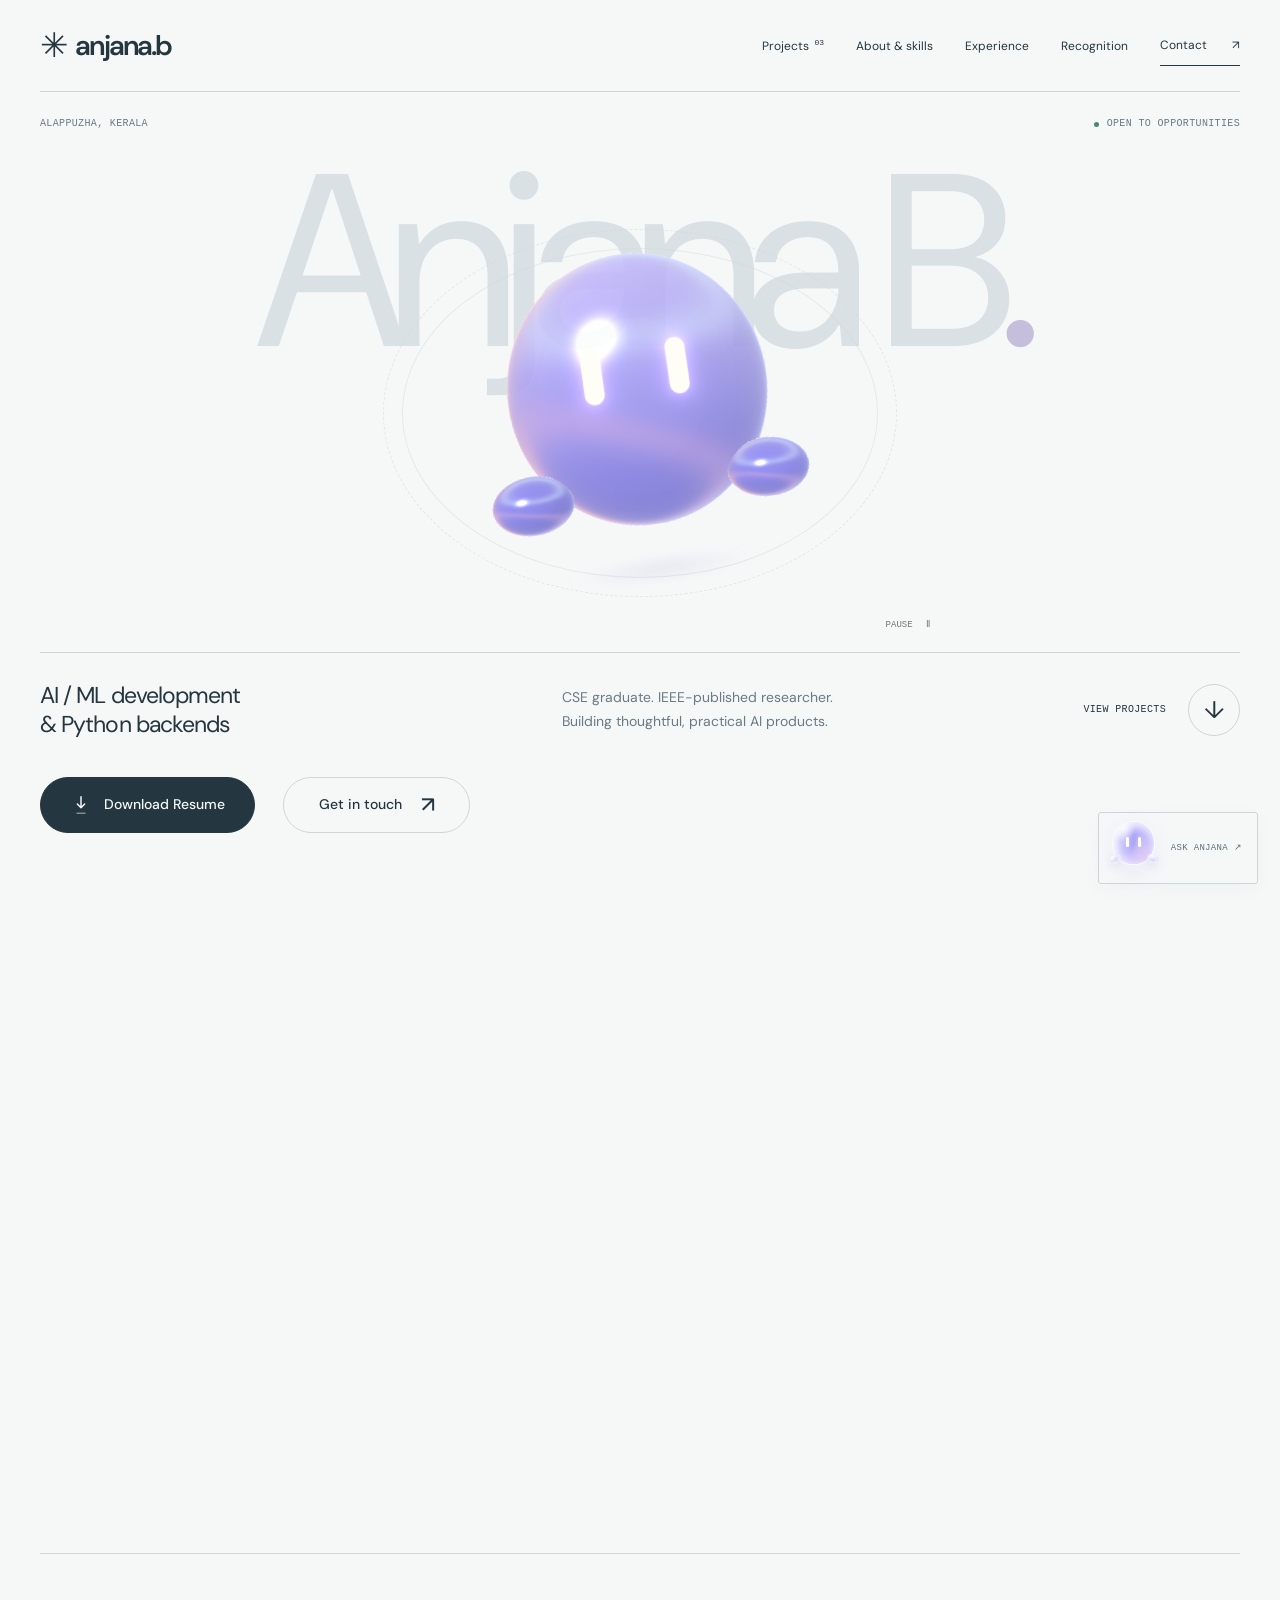
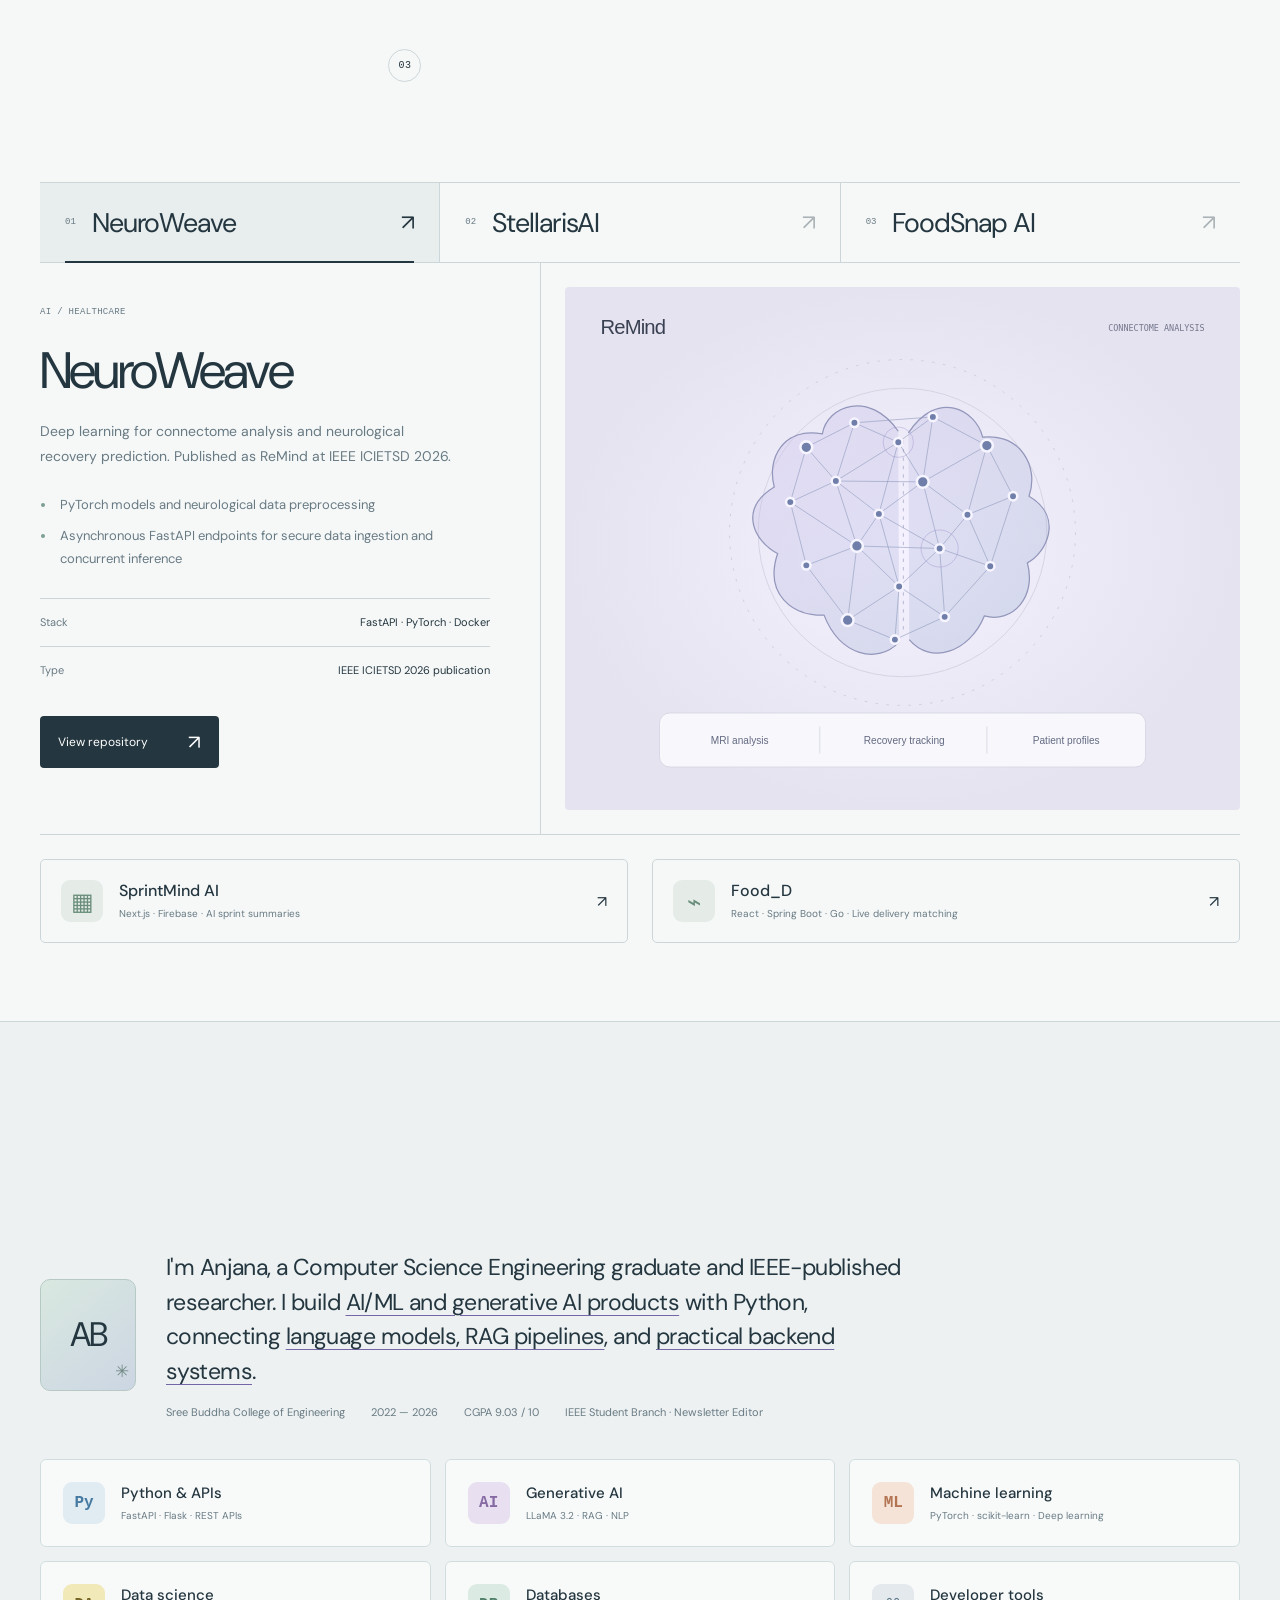
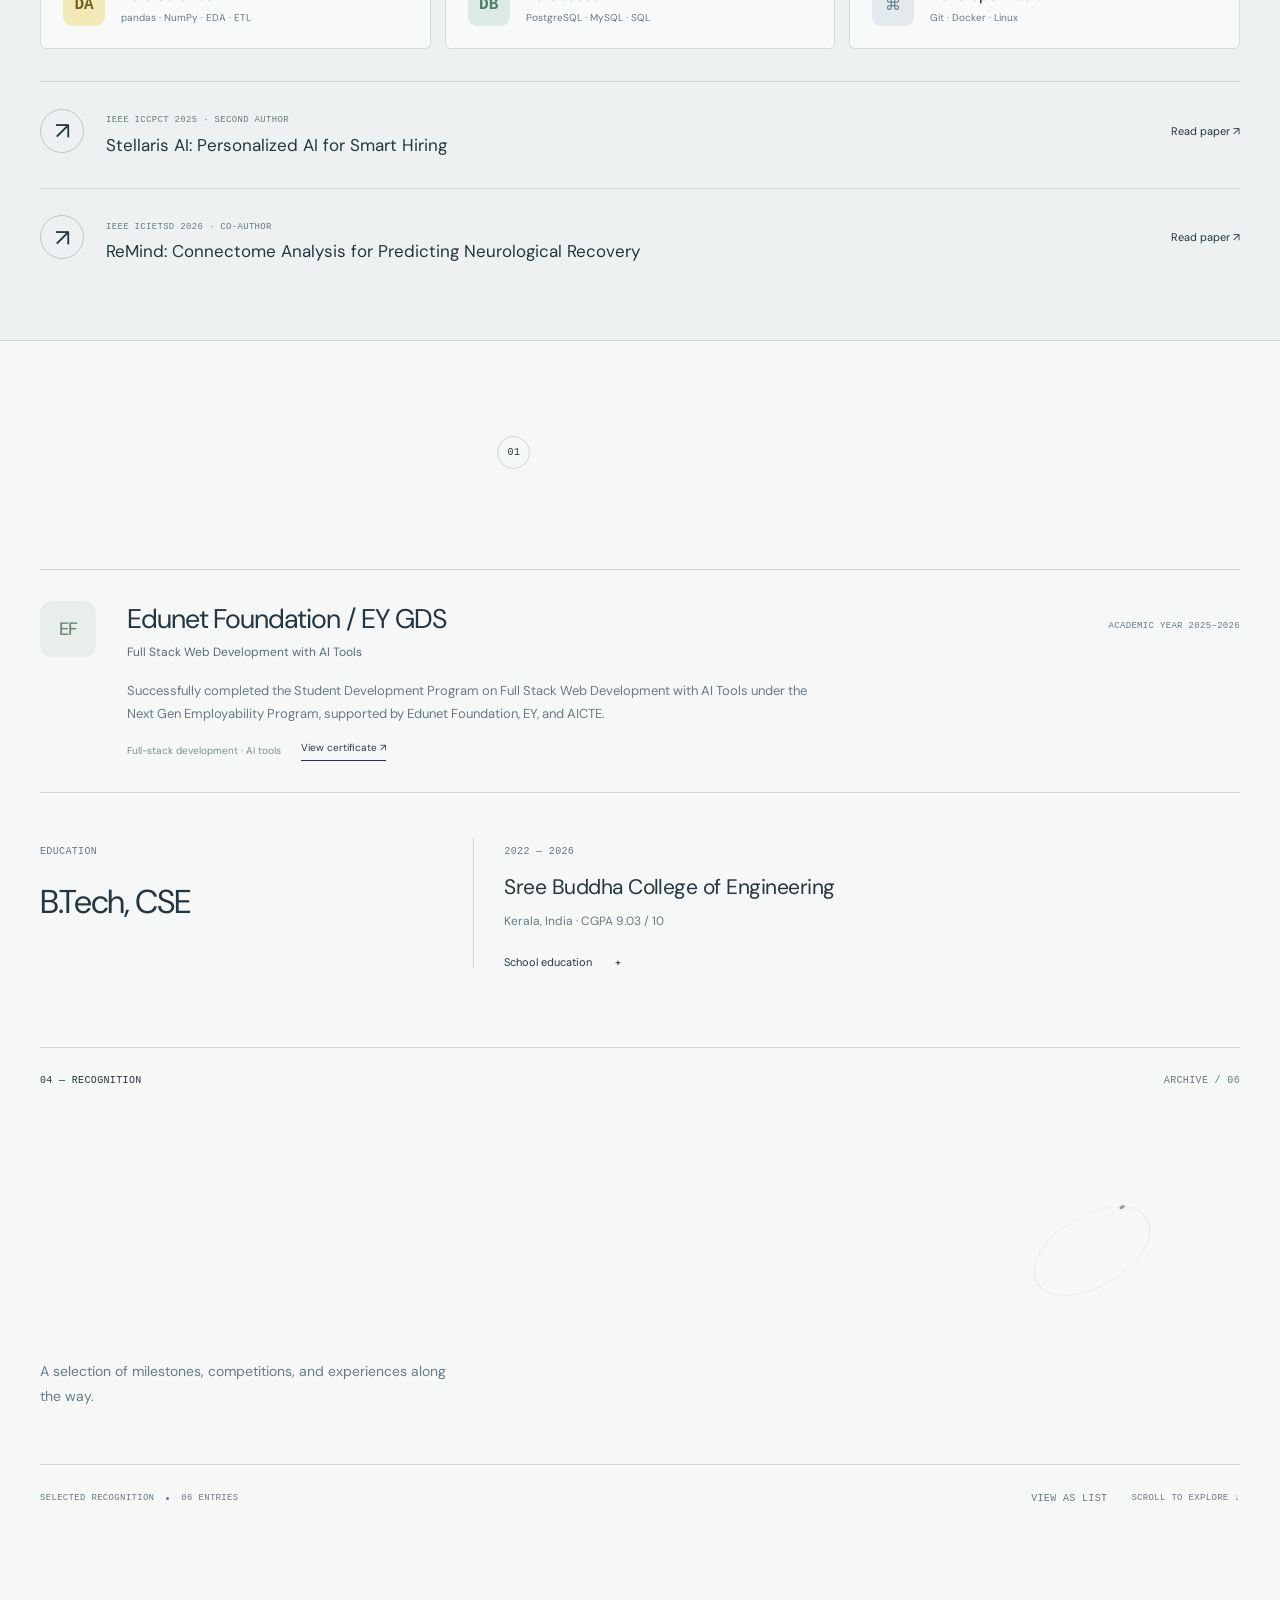
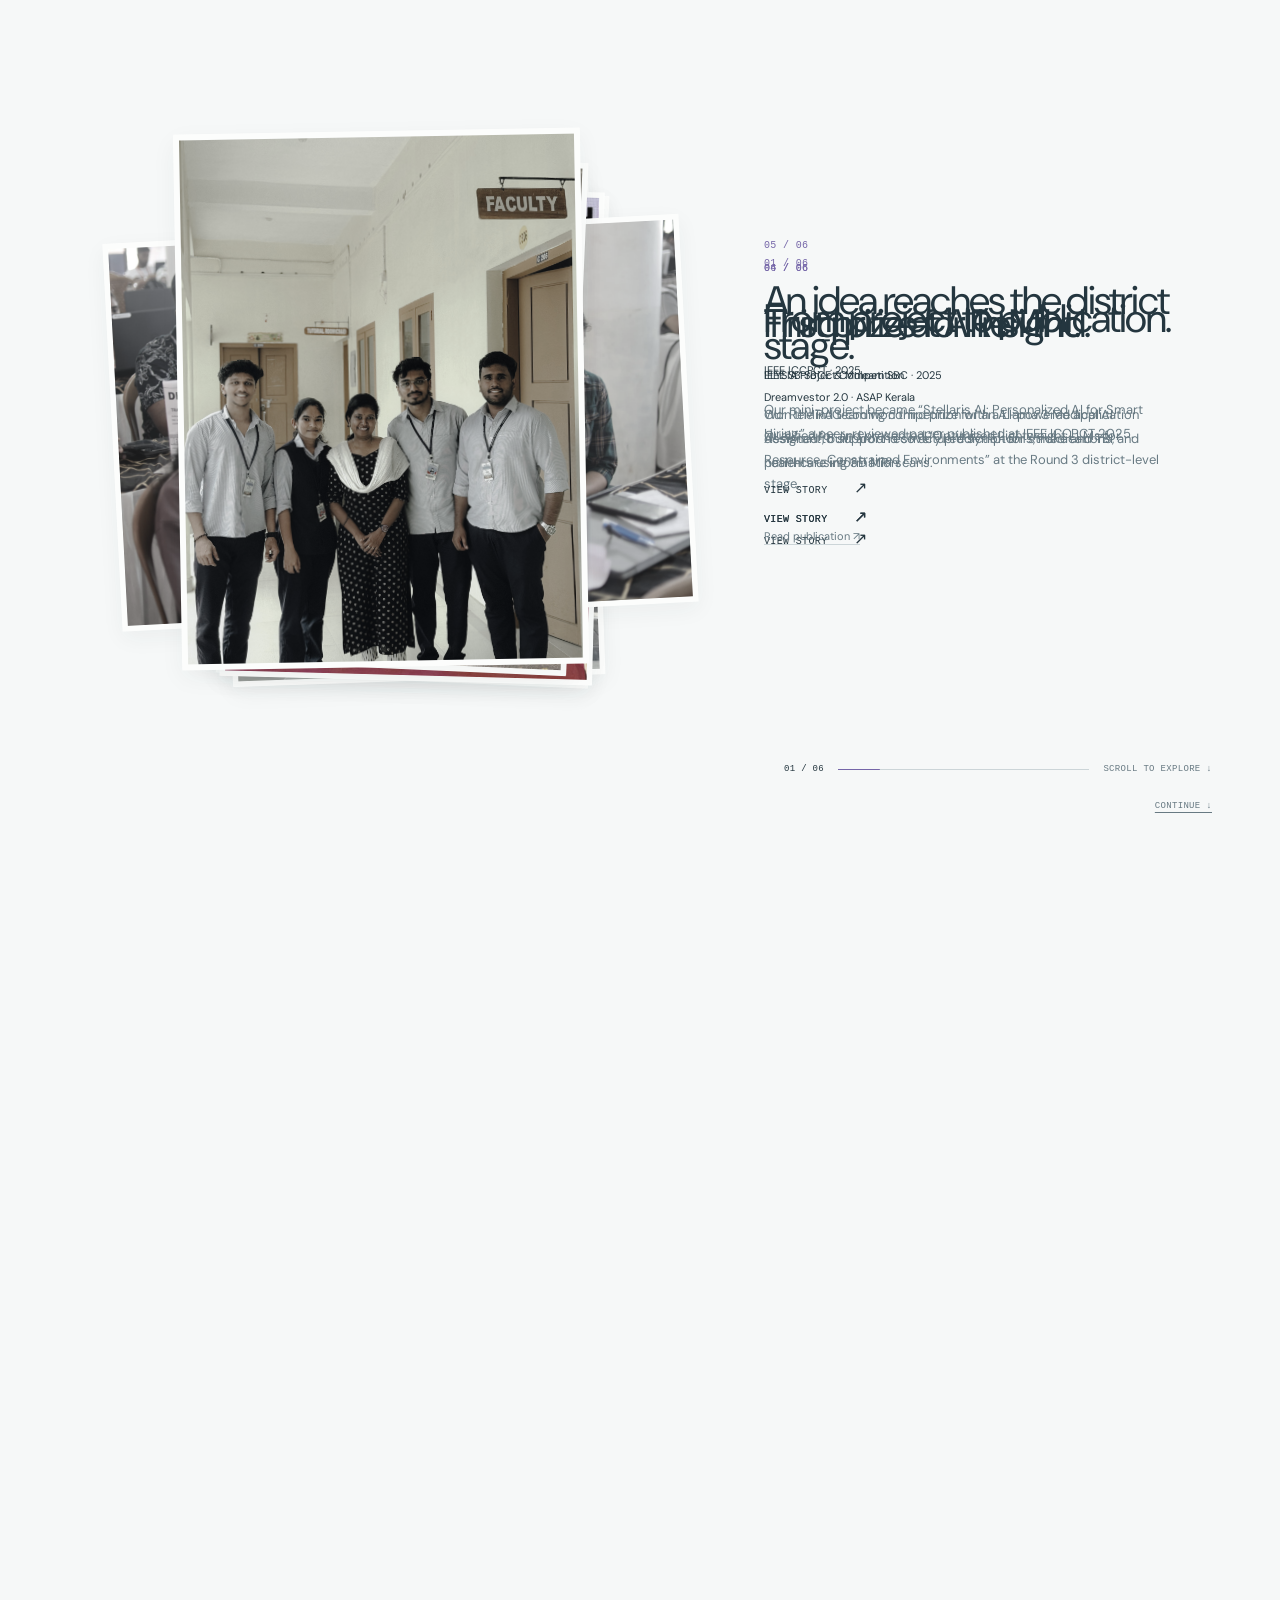
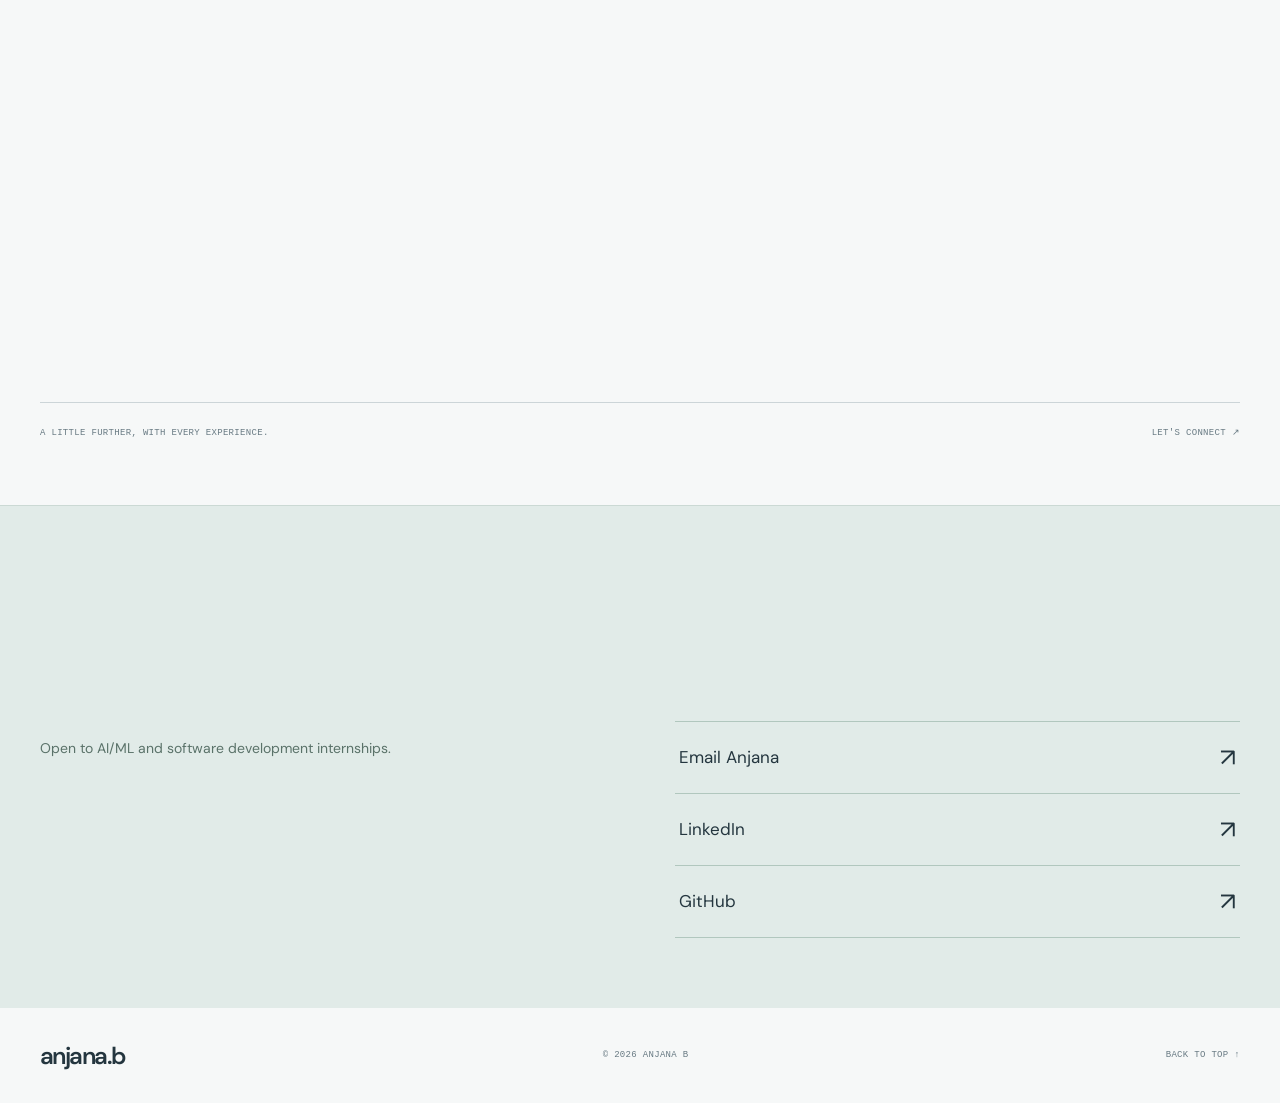
==== commit b7f6b9af: "Save portfolio-new version" ====
--- a/index.html
+++ b/index.html
@@ -3,91 +3,251 @@
 <head>
   <meta charset="utf-8">
   <meta name="viewport" content="width=device-width, initial-scale=1">
-  <meta name="theme-color" content="#f5f4f0">
-  <meta name="description" content="Anjana B — frontend developer building thoughtful, accessible web experiences. Explore my work, experience, and approach.">
-  <title>Anjana B — Frontend Developer</title>
+  <meta name="theme-color" content="#f6f8f8">
+  <meta name="description" content="Anjana B — Computer Science Engineering graduate and IEEE-published researcher building AI/ML products, RAG pipelines, and Python backends.">
+  <title>Anjana B — AI / ML &amp; Software Developer</title>
+  <script src="motion-boot.js"></script>
   <link rel="icon" href="favicon.svg" type="image/svg+xml">
   <link rel="preconnect" href="https://fonts.googleapis.com">
   <link rel="preconnect" href="https://fonts.gstatic.com" crossorigin>
   <link href="https://fonts.googleapis.com/css2?family=DM+Sans:wght@400;450;500;550;600;650;700&display=swap" rel="stylesheet">
   <link rel="stylesheet" href="style.css">
+  <link rel="stylesheet" href="assistant.css">
+  <link rel="stylesheet" href="motion.css">
   <script src="script.js" defer></script>
+  <script src="recognition.js" defer></script>
+  <script src="portfolio-knowledge.js" defer></script>
+  <script src="assistant.js" defer></script>
+  <script src="character.js" defer></script>
+  <script src="cta.js" defer></script>
+  <script src="motion.js" defer></script>
 </head>
 <body>
+  <div class="intro-screen" aria-label="Portfolio introduction">
+    <div class="intro-copy mono" aria-hidden="true"><span class="intro-count">0</span></div>
+    <button class="intro-skip mono" type="button">Skip introduction ↗</button>
+  </div>
   <a class="skip-link" href="#main">Skip to content</a>
   <header class="site-header wrap">
     <a class="brand" href="#home" aria-label="Anjana B, home"><span class="brand-mark" aria-hidden="true">✳</span> anjana.b</a>
-    <span class="header-note mono">Independent mind.<br>Thoughtful interfaces.</span>
     <button class="menu-toggle" aria-expanded="false" aria-controls="site-nav" type="button" hidden>Menu <span aria-hidden="true">+</span></button>
-    <nav id="site-nav" class="site-nav" aria-label="Main navigation">
-      <a href="#work">Work</a><a href="#about">About</a><a href="#experience">Experience</a><a class="nav-contact" href="#contact">Let's talk <span aria-hidden="true">↗</span></a>
-    </nav>
+    <nav id="site-nav" class="site-nav" aria-label="Main navigation"><a href="#work">Projects <sup>03</sup></a><a href="#about">About & skills</a><a href="#experience">Experience</a><a href="#recognition">Recognition</a><a class="nav-contact" href="#contact">Contact <span aria-hidden="true">↗</span></a></nav>
   </header>
   <main id="main">
     <section id="home" class="hero wrap" aria-labelledby="hero-title">
-      <div class="hero-top mono"><span>Frontend developer & creative thinker</span><span class="availability"><i></i> Open to opportunities</span></div>
-      <div class="hero-body">
-        <div class="hero-copy">
-          <h1 id="hero-title">Thoughtful<br>design.<br>Purposeful <span>code.</span></h1>
-          <div class="hero-intro"><span class="intro-line" aria-hidden="true"></span><p>Hi, I'm Anjana. I turn ideas into clear,<br>considered experiences for the web.</p></div>
-          <a class="button button-dark" href="#work">Explore my work <span aria-hidden="true">↘</span></a>
+      <div class="hero-scene">
+      <div class="hero-top mono"><span>Alappuzha, Kerala</span><span class="availability"><i></i> Open to opportunities</span></div>
+      <div class="hero-body"><h1 id="hero-title">Anjana B<span>.</span></h1><div class="hero-visual" id="hero-visual"><div class="orbit-guide" aria-hidden="true"></div><div class="character-stage" id="character-stage" aria-hidden="true">
+            <div class="character-shadow"></div>
+            <div class="character-fallback"><div class="character-body"><i></i><i></i></div><div class="character-hand hand-left"></div><div class="character-hand hand-right"></div></div>
+            <canvas id="sculpture"></canvas>
+          </div>
+
+          <div class="visual-caption mono"><button id="motion-toggle" type="button" aria-label="Pause character animation" aria-pressed="false" hidden>Pause <span aria-hidden="true">Ⅱ</span></button></div></div></div>
+      <div class="hero-bottom"><p class="hero-role">AI / ML development<br>& Python backends</p><p class="hero-description">CSE graduate. IEEE-published researcher.<br>Building thoughtful, practical AI products.</p><a class="round-link" href="#work"><span class="mono">View projects</span><span class="circle-arrow" aria-hidden="true">↓</span></a></div>
+      <div class="hero-cta-group" role="group" aria-label="Resume and contact">
+        <div class="cta-target">
+          <a class="portfolio-cta portfolio-cta--resume" href="assets/Anjana-B-Resume.pdf" download="Anjana-B-Resume.pdf" aria-label="Download Anjana B's resume (PDF)">
+            <span class="cta-content">
+              <span class="cta-icon" aria-hidden="true"><svg class="cta-download-icon" viewBox="0 0 24 24" fill="none" stroke="currentColor" stroke-width="1.6" stroke-linecap="round" stroke-linejoin="round"><path class="cta-download-arrow" d="M12 3v12m-4-4 4 4 4-4"/><path class="cta-download-tray" d="M5 21h14"/></svg><svg class="cta-check-icon" viewBox="0 0 24 24" fill="none" stroke="currentColor" stroke-width="1.7" stroke-linecap="round" stroke-linejoin="round"><path d="m5 12 4 4L19 6"/></svg></span>
+              <span class="cta-label"><span class="cta-label-default">Download Resume</span><span class="cta-label-success" aria-hidden="true">Download started</span></span>
+            </span>
+          </a>
         </div>
-        <div class="hero-visual" id="hero-visual">
-          <span class="visual-corner corner-tl" aria-hidden="true">+</span><span class="visual-corner corner-tr" aria-hidden="true">+</span>
-          <div class="sculpture-fallback" aria-hidden="true"><div></div><div></div><div></div></div>
-          <canvas id="sculpture" aria-hidden="true"></canvas>
-          <div class="visual-caption mono"><span>01 / A little curiosity, in motion</span><button id="motion-toggle" type="button" aria-label="Pause sculpture animation" aria-pressed="false" hidden>Pause <span aria-hidden="true">Ⅱ</span></button></div>
+        <div class="cta-target">
+          <a class="portfolio-cta portfolio-cta--contact" href="#contact"><span class="cta-content"><span>Get in touch</span><span class="cta-contact-arrow" aria-hidden="true">↗</span></span></a>
         </div>
-      </div>
-      <div class="hero-bottom mono"><span>Design with intention. Build with care.</span><a href="#work">Scroll to explore <span aria-hidden="true">↓</span></a></div>
-    </section>
+        <span class="cta-status" role="status" aria-live="polite" aria-atomic="true"></span>
+      </div>
+      </div>
+    </section>
+
     <section id="work" class="work-section wrap section-space" aria-labelledby="work-title">
-      <div class="section-heading"><div><p class="eyebrow mono">01 / Selected work</p><h2 id="work-title">Ideas made<br><span class="muted">tangible.</span></h2></div><p>A few explorations in design and development.<br>Small details. Considered experiences.</p></div>
-      <!-- PLACEHOLDERS: Replace these concept projects and briefs with real work. -->
-      <div class="work-grid">
-        <article class="work-card">
-          <div class="project-art art-forme" role="img" aria-label="Concept preview of Forme, a minimal furniture storefront">
-            <div class="mock-site forme-site"><div class="mock-nav"><strong>forme.</strong><span>Objects &nbsp; Our story &nbsp; ↗</span></div><div class="forme-main"><div><span class="mock-eyebrow">Objects for everyday living</span><p>Less, but<br>better.</p><span class="mock-shop">Discover the collection ↗</span></div><div class="chair"><div class="chair-back"></div><div class="chair-seat"></div><i></i><i></i></div></div><div class="mock-footer"><span>Made to be lived with.</span><span>Collection 001</span></div></div>
-            <span class="art-label mono">Interface exploration / 01</span>
-          </div>
-          <div class="project-heading"><h3>Forme — Everyday objects</h3><span class="tag">Concept</span></div>
-          <p class="project-description">A calm, considered storefront for a modern furniture brand.</p>
-          <details class="project-details"><summary>Explore the concept <span aria-hidden="true">+</span></summary><div class="detail-body"><p>A sample project brief: create a responsive shop with clear product navigation, generous imagery, and an accessible product page.</p><dl><div><dt>Focus</dt><dd>UI design · Responsive development</dd></div><div><dt>Proposed stack</dt><dd>HTML · CSS · JavaScript</dd></div><div><dt>Status</dt><dd>Portfolio placeholder — implementation to be added.</dd></div></dl></div></details>
-        </article>
-        <article class="work-card">
-          <div class="project-art art-orbit" role="img" aria-label="Concept preview of Orbit, a dark analytics dashboard with a purple bar chart">
-            <div class="mock-site orbit-site"><div class="orbit-sidebar"><strong>o.</strong><span class="side-icon selected">▦</span><span class="side-icon">◷</span><span class="side-icon">↗</span><span class="side-icon">⚙</span></div><div class="orbit-main"><div class="mock-nav"><strong>Overview</strong><span>Last 7 days ⌄</span></div><p class="dashboard-greeting">A little more clarity.</p><div class="dashboard-stats"><div><span>Total views</span><strong>24,680</strong><small>↗ 12.8%</small></div><div><span>Engagement</span><strong>68.4<em>%</em></strong><small>↗ 8.2%</small></div></div><div class="chart-title"><span>Activity overview</span><span>This week</span></div><div class="bar-chart"><i style="--bar:34%"></i><i style="--bar:58%"></i><i style="--bar:46%"></i><i style="--bar:75%"></i><i style="--bar:62%"></i><i style="--bar:92%"></i><i style="--bar:79%"></i></div><div class="chart-days"><span>M</span><span>T</span><span>W</span><span>T</span><span>F</span><span>S</span><span>S</span></div></div></div>
-            <span class="art-label mono">Interface exploration / 02</span>
-          </div>
-          <div class="project-heading"><h3>Orbit — A clearer overview</h3><span class="tag">Concept</span></div>
-          <p class="project-description">Making everyday data feel approachable and easy to understand.</p>
-          <details class="project-details"><summary>Explore the concept <span aria-hidden="true">+</span></summary><div class="detail-body"><p>A sample project brief: build an analytics dashboard with readable charts, useful filters, and a layout that works across devices. Preview figures are illustrative.</p><dl><div><dt>Focus</dt><dd>Data visualization · Interface development</dd></div><div><dt>Proposed stack</dt><dd>JavaScript · CSS · Python</dd></div><div><dt>Status</dt><dd>Portfolio placeholder — implementation to be added.</dd></div></dl></div></details>
-        </article>
-      </div>
-      <a class="text-link github-link" href="https://github.com/anjanareghu" target="_blank" rel="noopener noreferrer">More of my work on GitHub <span aria-hidden="true">↗</span></a>
-    </section>
-    <section id="about" class="about-section" aria-labelledby="about-title"><div class="wrap section-space">
-      <p class="eyebrow mono">02 / A little about me</p>
-      <div class="about-grid"><h2 id="about-title">Curious by nature.<br><span>Creative by practice.</span></h2><div class="about-copy"><p>I'm Anjana B, a Computer Science Engineering student at SBCE, with an interest in the space where design meets development.</p><p>I enjoy taking a rough idea and shaping it into something useful, intuitive, and a little unexpected. My approach is simple: understand the problem, mind the details, and keep learning.</p><a class="text-link" href="https://www.linkedin.com/in/anjana-b-b0b865204/" target="_blank" rel="noopener noreferrer">A bit more on LinkedIn <span aria-hidden="true">↗</span></a></div></div>
-      <div class="skills-heading mono"><span>My everyday toolkit</span><span>Always a work in progress ↗</span></div>
-      <div class="skills-grid"><div><span class="mono">01</span><h3>HTML & CSS</h3><p>Structure, style & responsiveness</p></div><div><span class="mono">02</span><h3>JavaScript</h3><p>Interactions that feel natural</p></div><div><span class="mono">03</span><h3>Python</h3><p>Logic, exploration & data</p></div><div><span class="mono">04</span><h3>UI thinking</h3><p>Clarity in the small details</p></div></div>
+      <div class="section-heading"><div class="section-title"><h2 id="work-title">Projects</h2><span class="section-count mono">03</span></div></div>
+      <div class="tab-component" data-tabs><div class="component-tabs" data-tab-list aria-label="Select a project" hidden><button type="button" id="tab-remind" data-panel="panel-remind"><span class="mono">01</span> NeuroWeave<span class="tab-arrow" aria-hidden="true">↗</span></button><button type="button" id="tab-stellaris" data-panel="panel-stellaris"><span class="mono">02</span> StellarisAI<span class="tab-arrow" aria-hidden="true">↗</span></button><button type="button" id="tab-foodsnap" data-panel="panel-foodsnap"><span class="mono">03</span> FoodSnap AI<span class="tab-arrow" aria-hidden="true">↗</span></button></div><article class="project-panel" id="panel-remind" data-tab-panel><div class="project-copy"><div class="project-meta mono"><span>AI / Healthcare</span></div><h3>NeuroWeave</h3><p>Deep learning for connectome analysis and neurological recovery prediction. Published as ReMind at IEEE ICIETSD 2026.</p><ul class="project-features"><li>PyTorch models and neurological data preprocessing</li><li>Asynchronous FastAPI endpoints for secure data ingestion and concurrent inference</li></ul><dl class="spec-list"><div><dt>Stack</dt><dd>FastAPI · PyTorch · Docker</dd></div><div><dt>Type</dt><dd>IEEE ICIETSD 2026 publication</dd></div></dl><a class="project-source" href="https://github.com/anjanareghu/NeuroWeave_Deep_Learning_Based_Connectome_Analysis_for_Neurological_Recovery" target="_blank" rel="noopener noreferrer">View repository <span aria-hidden="true">↗</span></a></div><div class="project-preview"><img class="project-illustration" src="assets/remind.svg" alt="ReMind project illustration showing a brain connectivity network" width="800" height="620" loading="lazy" decoding="async"></div></article>
+<article class="project-panel" id="panel-stellaris" data-tab-panel><div class="project-copy"><div class="project-meta mono"><span>AI / Natural language processing</span></div><h3>StellarisAI</h3><p>An AI-powered smart hiring system combining LLaMA 3.2, retrieval-augmented generation, and NLP for context-aware candidate evaluation.</p><ul class="project-features"><li>RAG pipelines and prompt engineering for candidate evaluation</li><li>Flask REST APIs for real-time recruitment workflows</li></ul><dl class="spec-list"><div><dt>Stack</dt><dd>Python · Flask · LLaMA 3.2 · RAG</dd></div><div><dt>Type</dt><dd>Team project</dd></div></dl><a class="project-source" href="https://github.com/anjanareghu/stellaris-ai" target="_blank" rel="noopener noreferrer">View repository <span aria-hidden="true">↗</span></a></div><div class="project-preview"><img class="project-illustration" src="assets/stellaris.svg" alt="StellarisAI project illustration connecting a candidate profile to a chat interface" width="800" height="620" loading="lazy" decoding="async"></div></article>
+<article class="project-panel" id="panel-foodsnap" data-tab-panel><div class="project-copy"><div class="project-meta mono"><span>Full-stack / Computer vision</span></div><h3>FoodSnap AI</h3><p>Food recognition with nutrition information from an image, delivered through a web application.</p><ul class="project-features"><li>Image-based food recognition</li><li>Nutrition lookup through connected APIs</li></ul><dl class="spec-list"><div><dt>Stack</dt><dd>React · Flask · Google Vision · Nutritionix</dd></div><div><dt>Type</dt><dd>Web application</dd></div></dl><a class="project-source" href="https://github.com/anjanareghu/FoodSnapAI" target="_blank" rel="noopener noreferrer">View repository <span aria-hidden="true">↗</span></a></div><div class="project-preview"><img class="project-illustration" src="assets/foodsnap.svg" alt="FoodSnap AI project illustration showing an image scan and nutrition categories" width="800" height="620" loading="lazy" decoding="async"></div></article></div>
+      <div class="more-projects"><a href="https://github.com/anjanareghu/SprintMind-AI" target="_blank" rel="noopener noreferrer"><span class="mini-project-icon" aria-hidden="true">▦</span><span><strong>SprintMind AI</strong><small>Next.js · Firebase · AI sprint summaries</small></span><span aria-hidden="true">↗</span></a><a href="https://github.com/anjanareghu/Food_D-Real-Time-Delivery-Optimization" target="_blank" rel="noopener noreferrer"><span class="mini-project-icon" aria-hidden="true">⌁</span><span><strong>Food_D</strong><small>React · Spring Boot · Go · Live delivery matching</small></span><span aria-hidden="true">↗</span></a></div>
+    </section>
+
+    <section id="about" class="capabilities-section" aria-labelledby="about-title"><div class="wrap section-space">
+      <div class="section-heading"><div class="section-title"><h2 id="about-title">About & skills</h2></div></div>
+      <div class="about-profile"><div class="profile-monogram" aria-hidden="true">AB<span>✳</span></div><div><p>I'm Anjana, a Computer Science Engineering graduate and IEEE-published researcher. I build <a class="about-phrase" href="#panel-remind" data-tab="tab-remind" data-image="assets/remind.svg" data-project="NeuroWeave / Deep learning" data-alt="NeuroWeave illustration showing connected regions of a brain.">AI/ML and generative AI products</a> with Python, connecting <a class="about-phrase" href="#panel-stellaris" data-tab="tab-stellaris" data-image="assets/stellaris.svg" data-project="Stellaris AI / Intelligent hiring" data-alt="Stellaris AI illustration showing a candidate profile and hiring interface.">language models, RAG pipelines</a>, and <a class="about-phrase" href="#panel-foodsnap" data-tab="tab-foodsnap" data-image="assets/foodsnap.svg" data-project="FoodSnap / Image recognition" data-alt="FoodSnap illustration showing food identification and nutrition information.">practical backend systems</a>.</p><div class="profile-facts"><span>Sree Buddha College of Engineering</span><span>2022 — 2026</span><span>CGPA 9.03 / 10</span><span>IEEE Student Branch · Newsletter Editor</span></div></div></div>
+      <div class="toolkit-grid"><div class="toolkit-card"><span class="technology-icon python" aria-hidden="true">Py</span><div><h3>Python & APIs</h3><p>FastAPI · Flask · REST APIs</p></div></div><div class="toolkit-card"><span class="technology-icon ai" aria-hidden="true">AI</span><div><h3>Generative AI</h3><p>LLaMA 3.2 · RAG · NLP</p></div></div><div class="toolkit-card"><span class="technology-icon web" aria-hidden="true">ML</span><div><h3>Machine learning</h3><p>PyTorch · scikit-learn · Deep learning</p></div></div><div class="toolkit-card"><span class="technology-icon javascript" aria-hidden="true">DA</span><div><h3>Data science</h3><p>pandas · NumPy · EDA · ETL</p></div></div><div class="toolkit-card"><span class="technology-icon sql" aria-hidden="true">DB</span><div><h3>Databases</h3><p>PostgreSQL · MySQL · SQL</p></div></div><div class="toolkit-card"><span class="technology-icon tools" aria-hidden="true">⌘</span><div><h3>Developer tools</h3><p>Git · Docker · Linux</p></div></div></div>
+      <a class="publication-card" href="https://doi.org/10.1109/ICCPCT65132.2025.11176675" target="_blank" rel="noopener noreferrer"><span class="publication-icon" aria-hidden="true">↗</span><span><small class="mono">IEEE ICCPCT 2025 · Second author</small><strong>Stellaris AI: Personalized AI for Smart Hiring</strong></span><span class="publication-link">Read paper ↗</span></a>
+      <a class="publication-card" href="https://doi.org/10.1109/ICIETSD68684.2026.11584890" target="_blank" rel="noopener noreferrer"><span class="publication-icon" aria-hidden="true">↗</span><span><small class="mono">IEEE ICIETSD 2026 · Co-author</small><strong>ReMind: Connectome Analysis for Predicting Neurological Recovery</strong></span><span class="publication-link">Read paper ↗</span></a>
     </div></section>
+
     <section id="experience" class="experience-section wrap section-space" aria-labelledby="experience-title">
-      <div class="section-heading"><div><p class="eyebrow mono">03 / Along the way</p><h2 id="experience-title">Learning.<br><span class="muted">By doing.</span></h2></div><p>Real environments, new perspectives,<br>and something to learn at every step.</p></div>
-      <!-- Existing internships: expand with responsibilities and project links when ready. -->
-      <div class="experience-list">
-        <details class="experience-row"><summary><span class="experience-date mono">JUL 2024</span><span class="experience-role"><strong>Pace Lab</strong><span>Full Stack Development Intern</span></span><span class="experience-type mono">Internship</span><span class="expand-icon" aria-hidden="true">+</span></summary><div class="experience-body"><p>Worked on responsive websites and explored data science projects using HTML, CSS, JavaScript, and Python.</p><span class="mono">Web development · Data science</span></div></details>
-        <details class="experience-row"><summary><span class="experience-date mono">AUG 2024</span><span class="experience-role"><strong>Prodigy InfoTech</strong><span>Data Science Intern</span></span><span class="experience-type mono">Internship</span><span class="expand-icon" aria-hidden="true">+</span></summary><div class="experience-body"><p>Developed a practical understanding of data science through an industry internship and hands-on learning.</p><span class="mono">Data science · Practical learning</span></div></details>
-        <details class="experience-row"><summary><span class="experience-date mono">AUG 2024</span><span class="experience-role"><strong>Intrainz Innovations</strong><span>Data Science Intern</span></span><span class="experience-type mono">Internship</span><span class="expand-icon" aria-hidden="true">+</span></summary><div class="experience-body"><p>Explored data-driven problem solving in a professional learning environment.</p><span class="mono">Data analysis · Problem solving</span></div></details>
-      </div>
-      <div class="education-block"><span class="eyebrow mono">Education</span><div><h3>B.Tech, Computer Science Engineering</h3><p>SBCE <span>2022 — 2026</span></p><details class="earlier-education"><summary>Earlier education <span aria-hidden="true">+</span></summary><p>Higher Secondary · RVSM HSS · 2022</p><p>Secondary School · Sree Narayana Central School · 2020</p></details></div></div>
-    </section>
-    <section id="contact" class="contact-section" aria-labelledby="contact-title"><div class="wrap">
-      <div class="contact-top mono"><span>04 / The next chapter</span><span class="availability"><i></i> Open to opportunities</span></div>
-      <h2 id="contact-title">Good things start<br>with a <span>hello.</span><span class="contact-asterisk" aria-hidden="true">✳</span></h2>
-      <div class="contact-bottom"><p>Have a project in mind, an opportunity,<br>or just want to say hi? I'd love to connect.</p><a class="button button-dark" href="https://www.linkedin.com/in/anjana-b-b0b865204/" target="_blank" rel="noopener noreferrer">Let's connect on LinkedIn <span aria-hidden="true">↗</span></a></div>
-    </div></section>
+      <div class="section-heading"><div class="section-title"><h2 id="experience-title">Internships</h2><span class="section-count mono">01</span></div></div>
+      <div class="internship-list">
+        <article class="internship-entry">
+          <span class="company-monogram" aria-hidden="true">EF</span>
+          <div class="internship-main">
+            <div class="internship-heading">
+              <div><h3>Edunet Foundation / EY GDS</h3><p class="internship-role">Full Stack Web Development with AI Tools</p></div>
+              <span class="mono internship-date">Academic year 2025–2026</span>
+            </div>
+            <p class="internship-description">Successfully completed the Student Development Program on Full Stack Web Development with AI Tools under the Next Gen Employability Program, supported by Edunet Foundation, EY, and AICTE.</p>
+            <div class="internship-footer"><span>Full-stack development · AI tools</span><a class="text-link" href="assets/EduNet-Certificate.pdf" target="_blank" rel="noopener noreferrer" aria-label="View Edunet completion certificate (PDF, opens in a new tab)">View certificate ↗</a></div>
+          </div>
+        </article>
+      </div>
+      <div class="education-block"><div><span class="mono">Education</span><h3>B.Tech, CSE</h3></div><div class="education-record"><span class="mono">2022 — 2026</span><h4>Sree Buddha College of Engineering</h4><p>Kerala, India · CGPA 9.03 / 10</p><details class="earlier-education"><summary>School education <span aria-hidden="true">+</span></summary><p>Higher Secondary (Science) · RVSM HSS · 2020–2022 · 96%</p><p>Secondary School · Sree Narayana Central School · 2020</p></details></div></div>
+    </section>
+
+    <section id="recognition" class="recognition-section wrap" aria-labelledby="recognition-title">
+      <div class="recognition-topline mono"><span>04 — Recognition</span><span>Archive / 06</span></div>
+      <header class="recognition-heading">
+        <h2 id="recognition-title">Moments worth<br>remembering.</h2>
+        <p>A selection of milestones, competitions, and experiences along the way.</p>
+        <span class="recognition-orbit" aria-hidden="true"></span>
+      </header>
+      <div class="recognition-index mono"><span>Selected recognition <i aria-hidden="true"></i> 06 entries</span><button class="recognition-view-toggle mono" type="button" aria-pressed="false" hidden>View as list</button><a href="#recognition-gallery">Scroll to explore ↓</a></div>
+      <div id="recognition-gallery" class="recognition-gallery">
+        <div class="recognition-stage">
+        <article class="recognition-entry" id="recognition-stellaris" aria-labelledby="title-stellaris">
+          <figure class="recognition-media recognition-media--portrait" style="--photo-ratio: 0.754491">
+            <img src="photos/Stellaris.jpeg" alt="Stellaris AI team and mentor posing together in a college corridor." width="3024" height="4008" loading="lazy" decoding="async">
+            <figcaption class="mono"><span>STELLARIS AI / PUBLICATION</span><span>ANJANA B / 01</span></figcaption>
+          </figure>
+          <div class="recognition-copy">
+            <p class="recognition-number mono">01 / 06</p>
+            <h3 id="title-stellaris">From project to publication.</h3>
+            <p class="recognition-organization">IEEE ICCPCT · 2025</p>
+            <p class="recognition-description">Our mini-project became “Stellaris AI: Personalized AI for Smart Hiring,” a peer-reviewed paper published at IEEE ICCPCT 2025.</p>
+            <button class="story-trigger mono" type="button" aria-haspopup="dialog" aria-controls="recognition-dialog" aria-label="View story: From project to publication." hidden>View story <span aria-hidden="true">↗</span></button>
+            <p class="recognition-story" hidden>As second author, I co-authored “Stellaris AI: Personalized AI for Smart Hiring,” published at the 2025 8th International Conference on Circuit, Power &amp; Computing Technologies (ICCPCT). Our system replaces static résumés with interactive candidate assistants built on a fine-tuned LLaMA 3.2 1B model, allowing recruiters to explore skills through context-aware conversations. I’m grateful to my teammates and co-authors Aryan S, Alen Sam Das, and Daewoo Krishna S for the creativity, dedication, and teamwork that brought this project to publication. Our sincere thanks go to our guide, Dr. Anju J Prakash, whose expert insights, encouragement, and unwavering support helped shape the research at every stage.</p>
+            <a class="recognition-source" href="https://doi.org/10.1109/ICCPCT65132.2025.11176675" target="_blank" rel="noopener noreferrer">Read publication ↗</a>
+          </div>
+        </article>
+        <article class="recognition-entry" id="recognition-remind" aria-labelledby="title-remind">
+          <figure class="recognition-media recognition-media--portrait" style="--photo-ratio: 0.710938">
+            <img src="photos/ReMind.jpeg" alt="ReMind project team and mentor standing together outdoors at the conference." width="910" height="1280" loading="lazy" decoding="async">
+            <figcaption class="mono"><span>REMIND / CONFERENCE PRESENTATION</span><span>ANJANA B / 02</span></figcaption>
+          </figure>
+          <div class="recognition-copy">
+            <p class="recognition-number mono">02 / 06</p>
+            <h3 id="title-remind">ReMind at ICIETSD 2026.</h3>
+            <p class="recognition-organization">ICIETSD · 2026</p>
+            <p class="recognition-description">Presented our AI-driven framework for stroke lesion segmentation and neurological recovery analysis using MRI data.</p>
+            <button class="story-trigger mono" type="button" aria-haspopup="dialog" aria-controls="recognition-dialog" aria-label="View story: ReMind at ICIETSD 2026." hidden>View story <span aria-hidden="true">↗</span></button>
+            <p class="recognition-story" hidden>Our main project, “ReMind: Connectome Analysis for Predicting Neurological Recovery,” was successfully presented at the International Conference on Innovations in Emerging Technologies for Sustainable Development (ICIETSD), 2026. The work focuses on an AI-driven framework for automated stroke lesion segmentation and recovery analysis using MRI data, with the aim of supporting more efficient and informed clinical decision-making. I’m grateful to my teammates Aryan S, Alen Sam Das, and Daewoo Krishna S for their dedication and collaboration, and to our guide, Geethumol PV, for her patient mentorship, technical guidance, and unwavering support throughout the project.</p>
+            <a class="recognition-source" href="https://doi.org/10.1109/ICIETSD68684.2026.11584890" target="_blank" rel="noopener noreferrer">Read publication ↗</a>
+          </div>
+        </article>
+        <article class="recognition-entry" id="recognition-dekathon" aria-labelledby="title-dekathon">
+          <figure class="recognition-media" style="--photo-ratio: 1.500000">
+            <img src="photos/Dekathon.jpeg" alt="Hackathon participants collaborating at laptops during Dekathon 3.0." width="3360" height="2240" loading="lazy" decoding="async">
+            <figcaption class="mono"><span>DEKATHON 3.0 / HACKATHON</span><span>ANJANA B / 03</span></figcaption>
+          </figure>
+          <div class="recognition-copy">
+            <p class="recognition-number mono">03 / 06</p>
+            <h3 id="title-dekathon">72 hours of collaboration.</h3>
+            <p class="recognition-organization">Dekathon 3.0 · Indo-Malaysian International Hackathon</p>
+            <p class="recognition-description">Joined 75 teams and 225 participants for a 72-hour international hackathon, turning ideas into prototypes through collaboration and mentorship.</p>
+            <button class="story-trigger mono" type="button" aria-haspopup="dialog" aria-controls="recognition-dialog" aria-label="View story: 72 hours of collaboration." hidden>View story <span aria-hidden="true">↗</span></button>
+            <p class="recognition-story" hidden>Together with Aryan S and Aishwarya Ammal S, I took part in Dekathon 3.0, a 72-hour Indo-Malaysian International Hackathon. Across 75 teams and 225 participants, we worked through intensive ideation, prototyping, and problem-solving sessions, supported by mentorship and structured workshops. The experience deepened our understanding of innovation and collaborative problem-solving, with lessons to carry into future projects.</p>
+          </div>
+        </article>
+        <article class="recognition-entry" id="recognition-elysia" aria-labelledby="title-elysia">
+          <figure class="recognition-media recognition-media--portrait" style="--photo-ratio: 0.750000">
+            <img src="photos/Ekha.jpeg" alt="Four ReMind team members standing together on the event stage in front of the EKAH backdrop." width="960" height="1280" loading="lazy" decoding="async">
+            <figcaption class="mono"><span>ELYSIA / THIRD PRIZE</span><span>ANJANA B / 04</span></figcaption>
+          </figure>
+          <div class="recognition-copy">
+            <p class="recognition-number mono">04 / 06</p>
+            <h3 id="title-elysia">Third prize for ReMind.</h3>
+            <p class="recognition-organization">ELYSIA Project Competition</p>
+            <p class="recognition-description">Our ReMind team won third prize for an AI-powered application designed to support recovery prediction for stroke and TBI patients using 3D MRI scans.</p>
+            <button class="story-trigger mono" type="button" aria-haspopup="dialog" aria-controls="recognition-dialog" aria-label="View story: Third prize for ReMind." hidden>View story <span aria-hidden="true">↗</span></button>
+            <p class="recognition-story" hidden>Our team won third prize at the ELYSIA Project Competition for “ReMind: Connectome Analysis for Predicting Neurological Recovery.” The AI-powered application is designed to assist doctors in predicting recovery outcomes for stroke and traumatic brain injury patients using 3D MRI scans. This was a team effort alongside Aryan S, Alen Sam Das, and Daewoo Krishna S. Our mentor, Geethumol PV, guided us from model architecture through real-world deployment, helping turn the concept into a practical application.</p>
+          </div>
+        </article>
+        <article class="recognition-entry" id="recognition-dreamvestor" aria-labelledby="title-dreamvestor">
+          <figure class="recognition-media recognition-media--portrait" style="--photo-ratio: 0.750000">
+            <img src="photos/Asap.jpeg" alt="Three team members at ASAP Community Skill Park, Cheriya Kalavoor." width="960" height="1280" loading="lazy" decoding="async">
+            <figcaption class="mono"><span>DREAMVESTOR 2.0 / DISTRICT ROUND</span><span>ANJANA B / 05</span></figcaption>
+          </figure>
+          <div class="recognition-copy">
+            <p class="recognition-number mono">05 / 06</p>
+            <h3 id="title-dreamvestor">An idea reaches the district stage.</h3>
+            <p class="recognition-organization">Dreamvestor 2.0 · ASAP Kerala</p>
+            <p class="recognition-description">Qualified for and presented “Optimized Lightweight LLMs for Resource-Constrained Environments” at the Round 3 district-level stage.</p>
+            <button class="story-trigger mono" type="button" aria-haspopup="dialog" aria-controls="recognition-dialog" aria-label="View story: An idea reaches the district stage." hidden>View story <span aria-hidden="true">↗</span></button>
+            <p class="recognition-story" hidden>Our team qualified for and presented our idea, “Optimized Lightweight LLMs for Resource-Constrained Environments,” at the Round 3 district-level stage of Dreamvestor 2.0 by ASAP Kerala. The opportunity marked a milestone in taking our idea to a wider audience and sharing our approach to language models for environments with limited computing resources.</p>
+          </div>
+        </article>
+        <article class="recognition-entry" id="recognition-ai-insight" aria-labelledby="title-ai-insight">
+          <figure class="recognition-media recognition-media--portrait" style="--photo-ratio: 0.750000">
+            <img src="photos/Aiinsight.jpeg" alt="First-prize trophy and certificate being presented at the AI Insight RAG coding competition." width="960" height="1280" loading="lazy" decoding="async">
+            <figcaption class="mono"><span>AI INSIGHT 2025 / FIRST PRIZE</span><span>ANJANA B / 06</span></figcaption>
+          </figure>
+          <div class="recognition-copy">
+            <p class="recognition-number mono">06 / 06</p>
+            <h3 id="title-ai-insight">First prize at AI Insight.</h3>
+            <p class="recognition-organization">IEEE SB SBCE &amp; Mulearn SBC · 2025</p>
+            <p class="recognition-description">Won the RAG coding competition with a Llama 3 Medical AI Assistant, built around structured symptoms, medications, and healthcare information.</p>
+            <button class="story-trigger mono" type="button" aria-haspopup="dialog" aria-controls="recognition-dialog" aria-label="View story: First prize at AI Insight." hidden>View story <span aria-hidden="true">↗</span></button>
+            <p class="recognition-story" hidden>I won first prize in the RAG Coding Competition at AI Insight 2025, organized by IEEE SB SBCE and Mulearn SBC at Sree Buddha College of Engineering. Within the competition timeframe, I built a Medical AI Assistant using Llama 3 and a structured dataset covering symptoms, medications, and healthcare information. The chatbot was designed to provide precise, real-time responses to medical inquiries. The experience strengthened my interest in practical AI applications and collaborative problem-solving.</p>
+          </div>
+        </article>
+          <div class="recognition-progress mono" hidden>
+            <span><span data-recognition-current>01</span> / <span data-recognition-total>06</span></span>
+            <span class="recognition-progress-track" aria-hidden="true"><span></span></span>
+            <span data-recognition-hint>Scroll to explore ↓</span>
+            <a href="#contact">Continue ↓</a>
+          </div>
+        </div>
+      </div>
+      <div class="recognition-end mono"><span>A little further, with every experience.</span><a href="#contact">Let's connect ↗</a></div>
+    </section>
+
+    <dialog id="recognition-dialog" class="story-dialog" aria-labelledby="story-title" aria-describedby="story-description">
+      <div class="story-shell">
+        <div class="story-topline"><span class="mono">Selected recognition / Anjana B</span><button class="story-close mono" type="button" autofocus>Close <span aria-hidden="true">×</span></button></div>
+        <div class="story-layout"><div class="story-media"></div><div class="story-content"><p class="story-number mono"></p><h2 id="story-title"></h2><p class="story-organization"></p><p id="story-description"></p><div class="story-source"></div></div></div>
+        <p class="story-footnote mono">Archive / 04 <span>Moments worth remembering.</span></p>
+      </div>
+    </dialog>
+
+    <section id="contact" class="contact-section" aria-labelledby="contact-title"><div class="wrap"><h2 id="contact-title">Let's <span>connect.</span></h2><div class="contact-bottom"><p>Open to AI/ML and software development internships.</p><div class="contact-links"><a href="mailto:anjanareghu202338@gmail.com"><span>Email Anjana</span><span aria-hidden="true">↗</span></a><a href="https://www.linkedin.com/in/anjana-b-b0b865204/" target="_blank" rel="noopener noreferrer"><span>LinkedIn</span><span aria-hidden="true">↗</span></a><a href="https://github.com/anjanareghu" target="_blank" rel="noopener noreferrer"><span>GitHub</span><span aria-hidden="true">↗</span></a></div></div></div></section>
   </main>
-  <footer class="site-footer wrap"><a class="brand" href="#home">anjana.b</a><span class="mono">© <span id="year">2026</span> Anjana B</span><div><a href="https://github.com/anjanareghu" target="_blank" rel="noopener noreferrer">GitHub ↗</a><a href="#home">Back to top ↑</a></div></footer>
+  <footer class="site-footer wrap"><a class="brand" href="#home">anjana.b</a><span class="mono">© <span id="year">2026</span> Anjana B</span><a class="mono" href="#home">Back to top ↑</a></footer>
+  <div class="assistant-launcher" hidden>
+    <div class="assistant-invitation" aria-hidden="true"><span class="mono">Curious?</span><span>Ask me anything<br>about Anjana ↗</span></div>
+    <button id="assistant-trigger" type="button" aria-label="Open Ask Anjana portfolio assistant" aria-controls="assistant-panel" aria-expanded="false">
+      <span class="assistant-character" aria-hidden="true"><span class="character-shadow"></span><span class="character-body"><i></i><i></i></span><span class="character-hand hand-left"></span><span class="character-hand hand-right"></span></span>
+      <span class="assistant-trigger-label mono">Ask Anjana ↗</span>
+    </button>
+  </div>
+  <dialog id="assistant-panel" class="assistant-panel" aria-labelledby="assistant-title" aria-describedby="assistant-disclosure">
+    <header class="assistant-header">
+      <span class="assistant-symbol" aria-hidden="true">✳</span>
+      <div><h2 id="assistant-title">Ask Anjana</h2><p class="mono">Portfolio assistant</p></div>
+      <button class="assistant-minimize" type="button" aria-label="Minimize assistant">−</button>
+      <button class="assistant-close" type="button" aria-label="Close assistant">×</button>
+    </header>
+    <div class="assistant-context"><p class="mono">You're viewing / <span data-assistant-context>Introduction</span></p><button type="button" class="assistant-context-question">What is Anjana working on? <span aria-hidden="true">↗</span></button></div>
+    <div class="assistant-scroll">
+      <div class="assistant-welcome">
+        <span class="assistant-character" aria-hidden="true"><span class="character-shadow"></span><span class="character-body"><i></i><i></i></span><span class="character-hand hand-left"></span><span class="character-hand hand-right"></span></span>
+        <p class="mono assistant-welcome-label">Ask / Explore / Discover</p>
+        <h3>A little more<br>about Anjana.</h3>
+        <p>Hi, I'm Anjana's portfolio assistant. Ask me about her work, skills, or the ideas behind her projects.</p>
+        <div class="assistant-suggestions" aria-label="Suggested questions"></div>
+      </div>
+      <div class="assistant-messages" role="log" aria-label="Conversation with Ask Anjana" aria-live="polite" aria-relevant="additions"></div>
+      <div class="assistant-thinking mono" role="status" hidden>Finding an answer <span aria-hidden="true"><i></i><i></i><i></i></span></div>
+    </div>
+    <footer class="assistant-footer">
+      <form class="assistant-composer">
+        <label class="assistant-sr-only" for="assistant-input">Ask about Anjana</label>
+        <textarea id="assistant-input" rows="1" maxlength="1000" placeholder="Ask about Anjana..." enterkeyhint="send" aria-describedby="assistant-disclosure"></textarea>
+        <button class="assistant-send" type="submit" aria-label="Send message" disabled>↑</button>
+      </form>
+      <div class="assistant-footer-meta"><p id="assistant-disclosure">Answers from portfolio content · Local session</p><button class="assistant-reset" type="button" aria-label="Start a new conversation" hidden>New chat ↗</button></div>
+    </footer>
+  </dialog>
 </body>
 </html>
--- a/style.css
+++ b/style.css
@@ -1,92 +1,522 @@
 :root {
-  --paper: #f5f4f0; --ink: #222320; --muted: #777972; --line: #d9dad2; --purple: #7560bd; --lavender: #e1dcf0;
-  font-family: 'DM Sans', Arial, sans-serif; color: var(--ink); background: var(--paper); font-synthesis: none;
+  --paper: #f6f8f8;
+  --ink: #24363f;
+  --muted: #687a83;
+  --line: #ccd5d8;
+  --purple: #7566a8;
+  --mint: #b8eadb;
+  font-family: 'DM Sans', Arial, sans-serif;
+  color: var(--ink);
+  background: var(--paper);
+  font-synthesis: none;
 }
 * { box-sizing: border-box; }
-html { scroll-behavior: smooth; scroll-padding-top: 28px; }
+html { scroll-behavior: smooth; scroll-padding-top: 24px; }
 body { margin: 0; -webkit-font-smoothing: antialiased; }
+[hidden] { display: none !important; }
 a { color: inherit; text-decoration: none; }
 button { font: inherit; color: inherit; cursor: pointer; border: 0; }
-button, a, summary { -webkit-tap-highlight-color: transparent; }
-button[hidden] { display: none !important; }
-a:focus-visible, button:focus-visible, summary:focus-visible { outline: 2px solid var(--purple); outline-offset: 6px; border-radius: 2px; }
-::selection { background: #d4c7ef; color: #222320; }
-h1, h2, h3, p { margin: 0; } h1, h2, h3 { font-weight: 500; }
-.wrap { width: min(1440px, calc(100% - 104px)); margin-inline: auto; }
-.mono { font: 11px/1.5 'Courier New', monospace; letter-spacing: .045em; text-transform: uppercase; }
-.skip-link { position: fixed; top: -100px; left: 20px; z-index: 100; padding: 16px; background: var(--ink); color: white; }.skip-link:focus { top: 12px; }
-.site-header { min-height: 100px; display: flex; align-items: center; gap: 60px; border-bottom: 1px solid var(--line); }
-.brand { display: inline-flex; align-items: center; gap: 8px; font-weight: 650; font-size: 27px; letter-spacing: -1.6px; }
-.brand-mark { color: var(--purple); font-size: 37px; line-height: 1; font-weight: 400; }
-.header-note { color: #62645d; font-size: 9px; }
-.site-nav { margin-left: auto; display: flex; align-items: center; gap: 32px; font-size: 13px; }.site-nav a { padding-block: 12px; }
+a, button, summary { -webkit-tap-highlight-color: transparent; }
+a:focus-visible, button:focus-visible, summary:focus-visible, [role="tabpanel"]:focus-visible { outline: 2px solid var(--purple); outline-offset: 5px; }
+::selection { background: var(--mint); color: var(--ink); }
+h1, h2, h3, h4, p { margin: 0; }
+h1, h2, h3, h4 { font-weight: 400; }
+.wrap { width: min(1500px, calc(100% - 80px)); margin-inline: auto; }
+.mono { font: 10px/1.6 'Courier New', monospace; text-transform: uppercase; letter-spacing: .035em; }
+.skip-link { position: fixed; top: -100px; left: 20px; z-index: 100; background: var(--ink); color: white; padding: 16px; }
+.skip-link:focus { top: 12px; }
+.site-header { min-height: 92px; display: flex; align-items: center; gap: 72px; border-bottom: 1px solid var(--line); }
+.brand { font-size: 28px; letter-spacing: -.065em; font-weight: 600; display: inline-flex; align-items: center; gap: 9px; }
+.brand-mark { font-size: 34px; color: var(--ink); font-weight: 400; }
+.site-nav { display: flex; align-items: center; gap: 32px; margin-left: auto; font-size: 12px; }
+.site-nav a { padding-block: 12px; }
+.site-nav sup { font: 8px 'Courier New', monospace; margin-left: 2px; }
 .site-nav a:hover, .site-nav a[aria-current="location"] { color: var(--purple); }
-.site-nav .nav-contact { margin-left: 15px; display: flex; gap: 27px; border-bottom: 1px solid var(--ink); padding-block: 8px; }
+.nav-contact { display: flex; gap: 25px; border-bottom: 1px solid var(--ink); }
 .menu-toggle { display: none; }
-.hero-top, .hero-bottom { display: flex; align-items: center; justify-content: space-between; gap: 20px; }.hero-top { padding-top: 28px; }
-.availability { display: inline-flex; align-items: center; gap: 8px; }.availability i { width: 6px; height: 6px; background: #627453; border-radius: 50%; }
-.hero-body { display: grid; grid-template-columns: 1.2fr 1fr; align-items: center; position: relative; padding-block: 68px 70px; }
-.hero-copy { position: relative; z-index: 2; }
-h1 { font-size: clamp(64px, 7.6vw, 114px); letter-spacing: -.072em; line-height: .97; }h1 > span { color: var(--purple); }
-.hero-intro { display: flex; gap: 20px; align-items: start; margin-block: 32px 27px; }.hero-intro p { font-size: 15px; line-height: 1.6; color: #64665f; }
-.intro-line { width: 30px; height: 1px; background: #999b91; margin-top: 11px; flex-shrink: 0; }
-.button { display: inline-flex; align-items: center; justify-content: space-between; gap: 48px; font-size: 13px; padding: 18px 23px; border-radius: 3px; transition: background .2s, transform .2s; min-height: 52px; }
-.button-dark { color: #f8f8f3; background: var(--ink); }.button:hover { background: #49423f; transform: translateY(-2px); }.button span { font-size: 19px; }
-.hero-visual { position: relative; height: 490px; min-width: 0; margin-left: -36px; }
-.hero-visual::after { content: ''; position: absolute; width: 55%; height: 23px; border-radius: 50%; background: #645a8525; filter: blur(14px); bottom: 58px; left: 24%; z-index: 0; }
-#sculpture { position: absolute; inset: -30px 0 20px; width: 100%; height: calc(100% + 10px); z-index: 1; opacity: 0; transition: opacity .6s; pointer-events: none; }.webgl-ready #sculpture { opacity: 1; }
-.visual-corner { position: absolute; color: #9fa098; top: 20px; font: 16px monospace; }.corner-tl { left: 30px; }.corner-tr { right: 0; }
+.hero-top { padding-top: 24px; display: flex; justify-content: space-between; gap: 20px; color: var(--muted); }
+.availability { display: inline-flex; align-items: center; gap: 8px; }
+.availability i { width: 5px; height: 5px; background: #4a8676; border-radius: 50%; }
+.hero-body { position: relative; min-height: 580px; display: grid; place-items: center; }
+.hero h1 { position: absolute; top: 8px; left: 0; width: 100%; text-align: center; font-size: clamp(100px, 19.2vw, 284px); line-height: 1; letter-spacing: -.075em; white-space: nowrap; color: #d9e1e5; }
+.hero h1 > span, .hero-title-source > span, .hero-letter--period { color: #c5bfdc; }
+.hero-visual { position: relative; width: min(580px, 100%); height: 480px; margin-top: 84px; }
+.orbit-guide { position: absolute; inset: 10% 9% 15%; border: 1px solid #ccd5d866; border-radius: 50%; }
+.orbit-guide::after { content: ''; position: absolute; inset: -20px; border: 1px dashed #ccd5d880; border-radius: 50%; }
+.hero-bottom { border-top: 1px solid var(--line); padding-block: 28px 34px; display: grid; grid-template-columns: 1fr 1fr auto; align-items: center; gap: 60px; }
+.hero-role { font-size: 23px; letter-spacing: -.04em; line-height: 1.25; }
+.hero-description { color: var(--muted); font-size: 14px; line-height: 1.7; max-width: 300px; }
+.round-link { display: flex; align-items: center; gap: 22px; }
+.circle-arrow { width: 52px; height: 52px; display: grid; place-items: center; border: 1px solid var(--line); border-radius: 50%; font-size: 24px; transition: background .2s, transform .2s; }
+.round-link:hover .circle-arrow { background: var(--mint); transform: translateY(3px); }
+.hero-cta-group { position: relative; z-index: 2; display: flex; flex-wrap: wrap; align-items: center; gap: 4px; margin: -8px -12px 24px; }
+.cta-target { padding: 12px; }
+.portfolio-cta { --cta-ease: cubic-bezier(0.22, 1, 0.36, 1); display: inline-flex; align-items: center; justify-content: center; height: 56px; padding: 0 29px; border: 1px solid var(--line); border-radius: 999px; font-size: 14px; font-weight: 500; line-height: 1.3; white-space: nowrap; transform: translate3d(var(--cta-x, 0px), var(--cta-y, 0px), 0); transition: transform 280ms var(--cta-ease), background-color 280ms var(--cta-ease), border-color 280ms var(--cta-ease), color 280ms var(--cta-ease); }
+.cta-content { display: inline-flex; align-items: center; justify-content: center; gap: 12px; transform: translate3d(var(--cta-text-x, 0px), var(--cta-text-y, 0px), 0); transition: transform 280ms var(--cta-ease); }
+.portfolio-cta--resume { color: var(--paper); background: var(--ink); border-color: var(--ink); }
+.portfolio-cta--contact { color: var(--ink); background: transparent; min-width: 187px; }
+.cta-icon { position: relative; width: 22px; height: 24px; flex-shrink: 0; }
+.cta-icon svg { position: absolute; inset: 0; width: 22px; height: 24px; transition: opacity 220ms var(--cta-ease), transform 280ms var(--cta-ease); }
+.cta-download-arrow { transition: transform 280ms var(--cta-ease); }
+.cta-download-tray { opacity: .45; transform-origin: center; transform: scaleX(.65); transition: opacity 280ms var(--cta-ease), transform 280ms var(--cta-ease); }
+.cta-check-icon { opacity: 0; transform: translateY(-3px); }
+.cta-label { display: grid; text-align: center; }
+.cta-label > span { grid-area: 1 / 1; transition: opacity 220ms var(--cta-ease), transform 280ms var(--cta-ease); }
+.cta-label-success { opacity: 0; transform: translateY(3px); }
+.cta-contact-arrow { font-size: 22px; line-height: 1; margin-left: 7px; transition: transform 280ms var(--cta-ease); }
+.portfolio-cta--resume:focus-visible { background: #60527f; border-color: #60527f; }
+.portfolio-cta--contact:focus-visible { background: #eeebf2; border-color: var(--purple); }
+@media (hover: hover) and (pointer: fine) {
+  .portfolio-cta--resume:hover { background: #60527f; border-color: #60527f; }
+  .portfolio-cta--resume:hover .cta-download-arrow { transform: translateY(3px); }
+  .portfolio-cta--resume:hover .cta-download-tray { opacity: 1; transform: scaleX(1); }
+  .portfolio-cta--contact:hover { background: #eeebf2; border-color: var(--purple); }
+  .portfolio-cta--contact:hover .cta-contact-arrow { transform: translate(3px, -3px); }
+}
+.portfolio-cta--resume:active { background: #60527f; }
+.portfolio-cta--contact:active { background: #e8e3ee; border-color: var(--purple); }
+.portfolio-cta--resume.is-downloaded .cta-download-icon, .portfolio-cta--resume.is-downloaded .cta-label-default { opacity: 0; transform: translateY(3px); }
+.portfolio-cta--resume.is-downloaded .cta-check-icon, .portfolio-cta--resume.is-downloaded .cta-label-success { opacity: 1; transform: none; }
+.cta-status { position: absolute; width: 1px; height: 1px; margin: -1px; padding: 0; overflow: hidden; clip-path: inset(50%); white-space: nowrap; }
+@media (max-width: 540px) {
+  .hero-cta-group { flex-direction: column; align-items: stretch; gap: 0; margin-bottom: 20px; }
+  .cta-target { padding-block: 7px; }
+  .portfolio-cta { width: 100%; }
+}
+@media (prefers-reduced-motion: reduce), (hover: none), (pointer: coarse) {
+  .portfolio-cta, .cta-content { transform: none !important; }
+  .portfolio-cta .cta-contact-arrow, .portfolio-cta .cta-download-arrow, .portfolio-cta .cta-download-tray { transform: none !important; }
+}
+.section-space { padding-block: 100px; }
+.section-heading { margin-bottom: 46px; position: relative; z-index: 2; }
+.section-title { display: flex; align-items: start; gap: 25px; }
+h2 { font-size: clamp(64px, 8.8vw, 140px); line-height: 1.03; letter-spacing: -.065em; }
+.section-count { display: grid; place-items: center; border: 1px solid var(--line); border-radius: 50%; width: 33px; height: 33px; margin-top: 17px; flex-shrink: 0; }
+.section-heading > p { margin-top: 25px; color: var(--muted); }
+.work-section { border-top: 1px solid var(--line); }
+.tab-component { position: relative; z-index: 2; }
+.component-tabs { display: flex; border-top: 1px solid var(--line); border-bottom: 1px solid var(--line); }
+.component-tabs button { flex: 1; display: flex; align-items: center; gap: 16px; background: transparent; text-align: left; padding: 22px 25px; font-size: 27px; letter-spacing: -.04em; border-right: 1px solid var(--line); position: relative; transition: background .2s; }
+.component-tabs button:last-child { border-right: 0; }
+.component-tabs .mono { color: var(--muted); font-size: 9px; letter-spacing: 0; }
+.component-tabs button[aria-selected="true"] { background: #e8edee; }
+.component-tabs button[aria-selected="true"]::after { content: ''; position: absolute; bottom: -1px; left: 25px; right: 25px; height: 2px; background: var(--ink); }
+.component-tabs button:hover { background: #edf1f1; }
+.tab-arrow { margin-left: auto; font-size: 22px; opacity: .35; }
+.component-tabs button[aria-selected="true"] .tab-arrow { opacity: 1; }
+.project-panel { display: grid; grid-template-columns: 5fr 7fr; border-bottom: 1px solid var(--line); }
+.project-copy { padding: 42px 50px 35px 0; }
+.project-meta { display: flex; justify-content: space-between; align-items: center; gap: 12px; margin-bottom: 42px; color: var(--muted); }
+.project-copy h3 { font-size: clamp(30px, 3.2vw, 50px); line-height: 1.08; letter-spacing: -.055em; }
+.project-copy > p { color: var(--muted); font-size: 14px; line-height: 1.8; margin-top: 25px; max-width: 380px; }
+.spec-list { margin: 35px 0 0; font-size: 11px; }
+.spec-list > div { display: flex; justify-content: space-between; gap: 20px; padding-block: 14px; border-top: 1px solid var(--line); }
+.spec-list dt { color: var(--muted); }
+.spec-list dd { margin: 0; text-align: right; }
+summary { list-style: none; cursor: pointer; }
+summary::-webkit-details-marker { display: none; }
+.project-preview { border-left: 1px solid var(--line); padding: 24px 0 24px 24px; display: flex; flex-direction: column; }
+.text-link { display: inline-flex; align-items: center; gap: 36px; padding-bottom: 6px; border-bottom: 1px solid var(--ink); font-size: 12px; }
+.text-link:hover { color: var(--purple); }
+.capabilities-section { background: #edf1f2; border-top: 1px solid var(--line); border-bottom: 1px solid var(--line); }
+.education-block { display: grid; grid-template-columns: 1fr 2fr; gap: 50px; margin-top: 65px; position: relative; z-index: 2; }
+.education-block .mono { color: var(--muted); }
+.education-block h3 { margin-top: 20px; font-size: 33px; letter-spacing: -.04em; }
+.education-record { padding-left: 30px; border-left: 1px solid var(--line); }
+.education-record h4 { font-size: 21px; letter-spacing: -.025em; margin-top: 13px; }
+.education-record p { color: var(--muted); font-size: 12px; margin-top: 10px; line-height: 1.7; }
+.earlier-education > summary { font-size: 11px; margin-top: 24px; }
+.earlier-education > summary span { margin-left: 20px; }
+.contact-section { background: #e1ebe8; border-top: 1px solid #cbd9d4; padding-block: 35px 70px; }
+.contact-section h2 { position: relative; z-index: 2; margin-block: 65px; font-size: clamp(65px, 9.5vw, 152px); padding-right: 110px; line-height: 1.04; }
+.contact-section h2 > span:first-child { color: #7b9b90; }
+.contact-bottom { display: grid; grid-template-columns: 1fr 1fr; gap: 70px; align-items: start; position: relative; z-index: 2; }
+.contact-bottom > p { font-size: 16px; line-height: 1.7; color: #5a7269; padding-top: 16px; }
+.contact-links { border-top: 1px solid #b1c7be; }
+.contact-links a { display: flex; align-items: center; justify-content: space-between; gap: 30px; border-bottom: 1px solid #b1c7be; padding: 19px 4px; font-size: 17px; transition: padding .2s, background .2s; }
+.contact-links a:hover { background: #d2e4dc; padding-inline: 16px; }
+.contact-links a > span:last-child { font-size: 25px; }
+.site-footer { position: relative; z-index: 2; display: flex; justify-content: space-between; align-items: center; gap: 24px; padding-block: 32px; }
+.site-footer .brand { font-size: 24px; }
+.site-footer > .mono { font-size: 9px; color: var(--muted); }
+.character-stage {
+  position: absolute;
+  left: 50%;
+  top: 47%;
+  width: min(100%, 520px);
+  aspect-ratio: 1;
+  transform: translate(-50%, -50%) rotate(-8deg);
+  pointer-events: none;
+  z-index: 1;
+}
+.character-stage.character-travelling {
+  position: fixed;
+  left: 0;
+  top: 0;
+  will-change: transform;
+  z-index: 5;
+}
+#sculpture {
+  position: absolute;
+  inset: 0;
+  width: 100%;
+  height: 100%;
+  opacity: 0;
+  transition: opacity .4s;
+  pointer-events: none;
+}
+.webgl-ready #sculpture { opacity: 1; }
+.character-shadow {
+  position: absolute;
+  left: 28%;
+  top: 84%;
+  width: 44%;
+  height: 5%;
+  border-radius: 50%;
+  background: radial-gradient(ellipse, #7568bd26, #7568bd00 70%);
+  filter: blur(7px);
+}
+.character-fallback { position: absolute; inset: 0; transition: opacity .3s; }
+.webgl-ready .character-fallback { opacity: 0; }
+.character-body {
+  position: absolute;
+  width: 62%;
+  height: 63%;
+  left: 19%;
+  top: 12%;
+  border-radius: 49% 49% 47% 47%;
+  border: 1px solid #ffffffdd;
+  background: radial-gradient(ellipse at 26% 16%, #ffffffdb, transparent 27%), radial-gradient(ellipse at 75% 83%, #ffd6e7b3, transparent 34%), radial-gradient(ellipse at 50% 40%, #9892f3dd 15%, #bab1ffb3 56%, #e8e3ffcc 82%);
+  box-shadow: inset 3px 3px 12px #fff, inset -8px -5px 21px #c7bdfaaa, 0 6px 32px #a497da22;
+}
+.character-body i {
+  position: absolute;
+  width: 8%;
+  height: 24%;
+  top: 35%;
+  left: 31%;
+  background: #fffdf7;
+  border-radius: 999px;
+  box-shadow: 0 0 14px #fff9e9aa;
+  transform: translate(var(--look-x, 0px), var(--look-y, 0px));
+}
+.character-body i + i { left: 59%; }
+.character-hand {
+  position: absolute;
+  top: 59%;
+  width: 17%;
+  height: 13%;
+  border-radius: 50%;
+  border: 1px solid #fff9;
+  background: radial-gradient(ellipse at 30% 15%, #ffffffdd, transparent 45%), linear-gradient(150deg, #b9acf9e6, #aebbf7a6 65%, #ffdfdfcc);
+  box-shadow: inset 1px 2px 5px #fff, 0 4px 9px #8173aa22;
+}
+.hand-left { left: 14%; transform: rotate(-22deg); }
+.hand-right { right: 14%; transform: rotate(22deg); }
 .visual-caption { position: absolute; bottom: 0; left: 30px; right: 0; display: flex; justify-content: space-between; align-items: center; font-size: 9px; color: #73756e; gap: 12px; z-index: 3; }
-#motion-toggle { background: transparent; padding: 12px 0 12px 12px; font: inherit; text-transform: uppercase; white-space: nowrap; }#motion-toggle span { margin-left: 8px; }
-.sculpture-fallback { position: absolute; inset: 70px 5% 65px 10%; transform: rotate(-27deg); transition: opacity .3s; }
-.sculpture-fallback div { position: absolute; inset: 7% 12%; border-radius: 50%; border: clamp(35px, 4vw, 58px) solid #9984c9; box-shadow: inset 7px 12px 20px #49316a66, 8px 15px 25px #75609430; transform: rotateY(45deg); }
-.sculpture-fallback div:nth-child(2) { transform: rotate(65deg) rotateY(55deg); border-color: #b29edb; }.sculpture-fallback div:nth-child(3) { transform: rotate(-65deg) rotateY(55deg); border-color: #8d76bf; }.webgl-ready .sculpture-fallback { opacity: 0; }
-.hero-bottom { border-top: 1px solid var(--line); padding-block: 20px; font-size: 10px; color: #676962; }.hero-bottom a { display: flex; gap: 28px; }
-.section-space { padding-block: 108px; }.section-heading { display: flex; justify-content: space-between; align-items: end; gap: 32px; margin-bottom: 48px; }
-.eyebrow { font-size: 10px; margin-bottom: 27px; }h2 { font-size: clamp(45px, 5.2vw, 75px); letter-spacing: -.06em; line-height: 1.02; }.muted { color: #7b7e72; }
-.section-heading > p { color: #676962; font-size: 14px; line-height: 1.65; padding-bottom: 5px; }
-.work-grid { display: grid; grid-template-columns: repeat(2, minmax(0, 1fr)); gap: 30px; }
-.project-art { aspect-ratio: 1.35; position: relative; overflow: hidden; display: grid; place-items: center; padding: 45px 38px; }.art-forme { background: #e6e8df; }.art-orbit { background: #e2dff0; }
-.art-label { position: absolute; bottom: 17px; left: 20px; font-size: 8px; color: #686960; }
-.mock-site { width: 100%; aspect-ratio: 1.55; box-shadow: 0 15px 30px #1e292318; transition: transform .5s ease; pointer-events: none; }.work-card:hover .mock-site { transform: translateY(-6px); }
-.forme-site { background: #f9f8f3; padding: 20px 25px; color: #3d4538; }.mock-nav { display: flex; align-items: center; justify-content: space-between; gap: 12px; }.forme-site .mock-nav strong { font-size: 24px; letter-spacing: -1.5px; }.mock-nav span { font-size: 7px; }
-.forme-main { display: grid; grid-template-columns: 1fr 1fr; gap: 10px; align-items: center; padding-block: 26px 20px; }.mock-eyebrow { font-size: 6px; text-transform: uppercase; letter-spacing: .06em; }
-.forme-main p { font-family: Georgia, serif; font-size: clamp(24px, 3.2vw, 49px); letter-spacing: -2px; line-height: 1.05; margin-block: 12px 20px; }.mock-shop { font-size: 7px; border-bottom: 1px solid #9a9e8a; padding-bottom: 5px; }
-.chair { height: 150px; width: 115px; position: relative; margin: auto; transform: rotate(-6deg); }
-.chair-back { position: absolute; left: 15px; top: 0; width: 84px; height: 85px; background: linear-gradient(110deg,#acb5a2,#6d7d62); border-radius: 32px 32px 8px 8px; box-shadow: inset -5px -2px 5px #52654966; }
-.chair-seat { position: absolute; width: 110px; height: 24px; border-radius: 50% 50% 5px 5px; left: 2px; top: 75px; background: linear-gradient(#adb79f,#7e8f71); z-index: 1; }
-.chair i { position: absolute; width: 8px; height: 56px; top: 94px; left: 15px; background: #78866b; transform: rotate(8deg); }.chair i:last-child { left: 93px; transform: rotate(-8deg); }
-.mock-footer { display: flex; justify-content: space-between; border-top: 1px solid #dfe1d5; padding-top: 10px; font-size: 6px; }
-.orbit-site { background: #202125; color: #ecebef; border-radius: 6px; display: grid; grid-template-columns: 42px 1fr; padding-right: 23px; }.orbit-sidebar { display: flex; flex-direction: column; align-items: center; gap: 19px; border-right: 1px solid #36363c; padding-top: 13px; }
-.orbit-sidebar strong { font-size: 22px; color: #c2b2f0; }.side-icon { color: #818189; font-size: 12px; }.side-icon.selected { color: #c2b2f0; }.orbit-main { padding: 19px 0 16px 20px; min-width: 0; }
-.orbit-main .mock-nav strong { font-size: 9px; font-weight: 500; }.orbit-main .mock-nav span { color: #aaa8b3; font-size: 6px; }.dashboard-greeting { color: #9897a1; font-size: 7px; margin-top: 6px; }
-.dashboard-stats { display: grid; grid-template-columns: 1fr 1fr; gap: 16px; margin-block: 17px; }.dashboard-stats > div { border: 1px solid #414147; border-radius: 4px; padding: 10px; }.dashboard-stats span { font-size: 6px; color: #a9a6b3; display: block; }
-.dashboard-stats strong { font-size: clamp(17px, 2vw, 26px); font-weight: 500; display: block; margin-block: 3px; letter-spacing: -.06em; }.dashboard-stats em { font-size: 14px; font-style: normal; }.dashboard-stats small { font-size: 6px; color: #b4cfad; }
-.chart-title { display: flex; justify-content: space-between; font-size: 6px; color: #c3c0cd; margin-bottom: 12px; }.bar-chart { height: 68px; display: flex; gap: 11px; align-items: end; border-bottom: 1px solid #52505d; background: repeating-linear-gradient(to top, transparent 0 21px, #34333d 22px 23px); }
-.bar-chart i { flex: 1; height: var(--bar); background: #9b87d1; border-radius: 2px 2px 0 0; }.bar-chart i:nth-child(2n) { background: #c3b3e6; }.chart-days { display: flex; justify-content: space-around; color: #8f8b9c; font-size: 5px; margin-top: 7px; }
-.project-heading { display: flex; justify-content: space-between; align-items: center; gap: 16px; margin-top: 22px; }.project-heading h3 { font-size: 21px; letter-spacing: -.045em; }.tag { font: 9px 'Courier New', monospace; padding: 5px 8px; border: 1px solid #c6c7bf; border-radius: 3px; text-transform: uppercase; }
-.project-description { font-size: 13px; color: #6b6d65; line-height: 1.6; margin-top: 9px; }summary { list-style: none; cursor: pointer; }summary::-webkit-details-marker { display: none; }
-.project-details { margin-top: 19px; border-top: 1px solid var(--line); }.project-details summary { display: flex; justify-content: space-between; padding-block: 15px; font-size: 12px; }.project-details summary > span { font-size: 18px; }
-.detail-body { font-size: 13px; line-height: 1.65; color: #64665e; padding-bottom: 20px; }.detail-body dl { margin-bottom: 0; }.detail-body dl > div { margin-top: 12px; }.detail-body dt { color: var(--ink); font-weight: 600; }.detail-body dd { margin: 0; }
- details[open] > summary > .expand-icon, details[open].project-details > summary > span { transform: rotate(45deg); }
-.text-link { display: inline-flex; align-items: center; gap: 35px; border-bottom: 1px solid currentColor; padding-bottom: 8px; font-size: 13px; }.text-link:hover { color: var(--purple); }.github-link { margin-top: 38px; }
-.about-section { background: #272923; color: #f2f2ea; }.about-section .eyebrow { color: #bebfb2; margin-bottom: 45px; }.about-grid { display: grid; grid-template-columns: 1.3fr 1fr; gap: 85px; }.about-grid h2 { font-size: clamp(38px, 4.2vw, 62px); line-height: 1.12; }.about-grid h2 span { color: #acaf9f; }
-.about-copy p { color: #c1c3b8; font-size: 15px; line-height: 1.75; margin-bottom: 20px; }.about-copy .text-link { margin-top: 8px; }.about-section a:focus-visible { outline-color: #d4c7ef; }.about-section .text-link:hover { color: #d4c7ef; }
-.skills-heading { display: flex; justify-content: space-between; gap: 20px; color: #b8bcac; margin-top: 85px; border-bottom: 1px solid #505347; padding-bottom: 20px; font-size: 9px; }.skills-grid { display: grid; grid-template-columns: repeat(4, 1fr); gap: 25px; margin-top: 28px; }.skills-grid .mono { font-size: 9px; color: #9fa58f; }.skills-grid h3 { font-size: 22px; letter-spacing: -.035em; margin-top: 24px; }.skills-grid p { color: #aeb2a1; font-size: 11px; line-height: 1.6; margin-top: 8px; }
-.experience-list { border-top: 1px solid var(--line); }.experience-row { border-bottom: 1px solid var(--line); }.experience-row summary { display: grid; grid-template-columns: 1fr 3fr 1fr 24px; align-items: center; gap: 24px; padding-block: 29px; }.experience-row summary:hover .experience-role strong { color: var(--purple); }.experience-date { font-size: 10px; color: #70736a; }.experience-role { display: flex; flex-direction: column; gap: 8px; }.experience-role strong { font-size: 24px; letter-spacing: -.04em; font-weight: 500; }.experience-role > span { font-size: 12px; color: #72746b; }.experience-type { color: #797c71; font-size: 9px; }.expand-icon { font-size: 25px; font-weight: 400; text-align: center; }.experience-body { padding: 0 15% 30px 20%; }.experience-body p { color: #66695e; line-height: 1.7; font-size: 14px; max-width: 620px; margin-bottom: 16px; }.experience-body .mono { font-size: 9px; color: var(--purple); }
-.education-block { display: grid; grid-template-columns: 1fr 4.4fr; gap: 24px; margin-top: 58px; }.education-block > .eyebrow { margin-top: 5px; }.education-block h3 { font-size: 20px; letter-spacing: -.025em; }.education-block p { font-size: 12px; color: #73766a; margin-top: 10px; }.education-block p > span { margin-left: 24px; }.earlier-education summary { font-size: 11px; color: #686c60; margin-top: 18px; }.earlier-education summary > span { margin-left: 15px; }.earlier-education p { line-height: 1.6; }
-.contact-section { background: var(--lavender); padding-block: 40px 65px; }.contact-top { display: flex; justify-content: space-between; gap: 20px; font-size: 10px; }.contact-section h2 { position: relative; font-size: clamp(64px, 8.5vw, 126px); line-height: 1; margin-block: 55px 45px; letter-spacing: -.065em; padding-right: 120px; }.contact-section h2 > span:first-child { color: #7962ad; }.contact-asterisk { position: absolute; right: 2%; top: 4%; color: #846eb6; font-size: 145px; line-height: 1; font-weight: 400; }.contact-bottom { display: flex; justify-content: space-between; align-items: end; gap: 30px; }.contact-bottom p { font-size: 14px; line-height: 1.7; color: #605a6c; }
-.site-footer { min-height: 108px; display: flex; justify-content: space-between; align-items: center; gap: 24px; }.site-footer .brand { font-size: 24px; }.site-footer > .mono { font-size: 9px; color: #707366; }.site-footer > div { display: flex; gap: 30px; font-size: 11px; }
-@media (min-width: 1600px) { .hero-body { padding-block: 90px; }.hero-visual { height: 570px; } }
+#motion-toggle { background: transparent; padding: 12px 0 12px 12px; font: inherit; text-transform: uppercase; white-space: nowrap; }
+#motion-toggle span { margin-left: 8px; }
+#motion-toggle.is-docked {
+  position: fixed;
+  right: max(18px, env(safe-area-inset-right));
+  bottom: max(18px, env(safe-area-inset-bottom));
+  padding: 12px 16px;
+  background: var(--paper);
+  color: var(--ink);
+  border: 1px solid var(--line);
+  border-radius: 30px;
+  box-shadow: 0 3px 16px #2223200a;
+  z-index: 10;
+}
 @media (max-width: 1100px) {
-  .wrap { width: calc(100% - 64px); }.site-header { gap: 30px; }.header-note { display: none; }.hero-body { grid-template-columns: 1.25fr 1fr; padding-block: 65px; }.hero-visual { height: 400px; margin-left: -50px; }h1 { font-size: clamp(60px, 7.5vw, 90px); }.section-space { padding-block: 85px; }.about-grid { gap: 50px; }.project-art { padding: 38px 22px; aspect-ratio: 1.15; }.forme-site { padding: 16px; }.chair { transform: scale(.8) rotate(-6deg); transform-origin: center; width: 95px; }.forme-main { padding-block: 18px 10px; }.orbit-main { padding-left: 12px; }.dashboard-stats { gap: 7px; }.bar-chart { gap: 7px; }.project-heading h3 { font-size: 18px; }.contact-asterisk { font-size: 115px; }
+.wrap { width: calc(100% - 48px); }
+.site-header { gap: 35px; }
+.site-nav { gap: 24px; }
+.hero-body { min-height: 540px; }
+.hero-visual { height: 450px; margin-top: 70px; }
+.hero-bottom { gap: 30px; }
+.hero-role { font-size: 20px; }
+.hero-description { font-size: 13px; }
+.round-link { gap: 12px; }
+.section-space { padding-block: 80px; }
+.project-copy { padding-right: 30px; }
+.project-meta { flex-wrap: wrap; margin-bottom: 28px; }
+.project-preview { padding-left: 18px; }
+.contact-section h2 { padding-right: 85px; }
 }
 @media (max-width: 760px) {
-  .wrap { width: calc(100% - 40px); }.site-header { min-height: 80px; position: relative; flex-wrap: wrap; gap: 0; padding-block: 16px; }.brand { font-size: 25px; }.brand-mark { font-size: 32px; }.site-nav { gap: 22px; font-size: 12px; }.site-nav .nav-contact { margin-left: 0; gap: 12px; }.js-nav .menu-toggle { display: flex; margin-left: auto; gap: 20px; align-items: center; background: transparent; padding: 10px 0 10px 16px; font-size: 12px; }.menu-toggle > span { font-size: 22px; }.js-nav .site-nav { display: none; width: 100%; margin-top: 16px; padding-top: 12px; border-top: 1px solid var(--line); }.js-nav .site-nav.open { display: flex; }.site-nav { flex-wrap: wrap; }.hero-top { font-size: 8px; padding-top: 22px; }.hero-top > .availability { display: none; }.hero-body { grid-template-columns: 1fr; padding-block: 42px 24px; }.hero-copy { max-width: 600px; }h1 { font-size: clamp(63px, 12vw, 94px); }.hero-intro { margin-top: 25px; }.hero-intro p { font-size: 14px; }.hero-visual { height: 400px; width: min(100%, 490px); margin: 25px auto 0; }#sculpture { inset: -15px 0 20px; height: calc(100% - 5px); }.visual-caption { left: 0; }.corner-tl { left: 0; }.hero-bottom { font-size: 8px; }.hero-bottom > span { max-width: 160px; }.hero-bottom a { gap: 12px; }.section-space { padding-block: 68px; }.section-heading { align-items: start; flex-direction: column; gap: 25px; margin-bottom: 32px; }h2 { font-size: 52px; }.eyebrow { margin-bottom: 22px; }.section-heading > p { font-size: 13px; }.work-grid { grid-template-columns: 1fr; gap: 38px; }.project-art { aspect-ratio: 1.35; padding: 36px; }.mock-site { max-width: 490px; }.forme-site { padding: 20px 25px; }.forme-main { padding-block: 26px 20px; }.forme-main p { font-size: clamp(29px, 7vw, 48px); }.chair { width: 115px; transform: rotate(-6deg); }.orbit-main { padding: 19px 0 16px 20px; }.dashboard-stats strong { font-size: 26px; }.project-heading h3 { font-size: 20px; }.about-grid { grid-template-columns: 1fr; gap: 30px; }.about-grid h2 { font-size: 43px; }.about-section .eyebrow { margin-bottom: 30px; }.about-copy p { font-size: 14px; }.skills-heading { margin-top: 50px; }.skills-heading > span:last-child { display: none; }.skills-grid { grid-template-columns: 1fr 1fr; gap: 32px 20px; }.skills-grid h3 { margin-top: 13px; }.experience-row summary { grid-template-columns: 80px 1fr 20px; gap: 14px; padding-block: 25px; }.experience-type { display: none; }.experience-role strong { font-size: 21px; }.experience-role > span { font-size: 11px; }.experience-date { font-size: 9px; }.experience-body { padding: 0 0 24px 94px; }.education-block { grid-template-columns: 1fr; gap: 0; margin-top: 42px; }.education-block h3 { font-size: 18px; }.contact-section { padding-block: 30px 42px; }.contact-top { font-size: 8px; }.contact-top .availability { font-size: 8px; gap: 5px; }.contact-section h2 { font-size: clamp(51px, 10vw, 77px); padding-right: 0; margin-block: 45px 30px; }.contact-asterisk { display: none; }.contact-bottom { flex-direction: column; align-items: start; gap: 25px; }.contact-bottom p { font-size: 13px; }.site-footer { flex-wrap: wrap; padding-block: 28px; row-gap: 22px; }.site-footer > div { width: 100%; justify-content: space-between; }
+.wrap { width: calc(100% - 36px); }
+.site-header { min-height: 76px; flex-wrap: wrap; gap: 0; padding-block: 15px; }
+.brand { font-size: 25px; }
+.brand-mark { font-size: 30px; }
+.js-nav .menu-toggle { display: flex; gap: 22px; align-items: center; margin-left: auto; background: transparent; font-size: 12px; padding: 8px 0 8px 15px; }
+.menu-toggle > span { font-size: 20px; }
+.site-nav { flex-wrap: wrap; gap: 20px; font-size: 11px; }
+.js-nav .site-nav { display: none; width: 100%; margin-top: 17px; padding-top: 10px; border-top: 1px solid var(--line); }
+.js-nav .site-nav.open { display: flex; }
+.hero-top { font-size: 8px; padding-top: 20px; }
+.hero-top .availability { font-size: 8px; gap: 5px; }
+.hero-body { min-height: 425px; }
+.hero h1 { font-size: 20.4vw; top: 26px; }
+.hero-visual { height: 350px; width: min(100%, 440px); margin-top: 75px; }
+.visual-caption { left: 0; right: 0; font-size: 8px; }
+.hero-bottom { grid-template-columns: 1fr 1fr; gap: 25px 20px; padding-block: 24px; }
+.hero-role { font-size: 19px; }
+.hero-description { font-size: 12px; }
+.round-link { grid-column: 1 / -1; justify-content: space-between; }
+.round-link .mono { font-size: 9px; }
+.circle-arrow { width: 40px; height: 40px; font-size: 20px; }
+.section-space { padding-block: 65px; }
+.section-heading { margin-bottom: 28px; }
+.section-title { gap: 13px; }
+h2 { font-size: clamp(43px, 8.8vw, 70px); }
+.section-count { width: 25px; height: 25px; margin-top: 5px; font-size: 8px; }
+.section-heading > p { font-size: 8px; margin-top: 18px; }
+.component-tabs button { padding: 17px 13px; font-size: 21px; gap: 12px; }
+.component-tabs button[aria-selected="true"]::after { left: 13px; right: 13px; }
+.tab-arrow { font-size: 18px; }
+.project-panel { grid-template-columns: 1fr; }
+.project-preview { grid-row: 1; border-left: 0; padding: 18px 0 0; }
+.project-copy { padding: 28px 0 15px; }
+.project-meta { margin-bottom: 24px; font-size: 9px; }
+.project-copy h3 { font-size: 36px; }
+.project-copy > p { font-size: 13px; max-width: none; margin-top: 19px; }
+.spec-list { margin-top: 26px; }
+.spec-list > div { font-size: 10px; }
+.education-block { grid-template-columns: 1fr; gap: 28px; margin-top: 45px; }
+.education-block h3 { font-size: 30px; margin-top: 12px; }
+.education-record { padding-left: 0; border-left: 0; border-top: 1px solid var(--line); padding-top: 25px; }
+.education-record h4 { font-size: 18px; }
+.education-block .mono { font-size: 9px; }
+.contact-section { padding-block: 30px 45px; }
+.contact-section h2 { font-size: clamp(48px, 9.8vw, 78px); padding-right: 0; margin-block: 45px 30px; }
+.contact-bottom { grid-template-columns: 1fr; gap: 30px; }
+.contact-bottom > p { font-size: 13px; padding-top: 0; }
+.contact-links a { font-size: 15px; padding-block: 17px; }
+.site-footer { flex-wrap: wrap; padding-block: 28px; gap: 24px; }
+.site-footer .brand { font-size: 22px; }
+.site-footer > .mono { font-size: 8px; }
+.site-footer > a:last-child { width: 100%; }
 }
 @media (max-width: 380px) {
-  h1 { font-size: 57px; }.hero-visual { height: 335px; }.project-art { padding: 32px 18px 38px; aspect-ratio: 1.05; }.forme-site { padding: 16px; }.chair { transform: scale(.8); width: 90px; }.project-heading h3 { font-size: 18px; }.experience-row summary { grid-template-columns: 65px 1fr 18px; gap: 10px; }.experience-role strong { font-size: 18px; }.experience-body { padding-left: 0; }.contact-top .availability { display: none; }.visual-caption { font-size: 8px; }.contact-section h2 { font-size: 48px; }
+.hero-top .availability { display: none; }
+.hero-visual { height: 320px; }
+.hero-body { min-height: 395px; }
+.hero-description { font-size: 11px; }
+h2 { font-size: 39px; }
+.section-title { gap: 9px; }
+.section-count { width: 22px; height: 22px; }
+.project-copy h3 { font-size: 32px; }
+.contact-section h2 { font-size: 42px; }
 }
 @media (prefers-reduced-motion: reduce) {
-  html { scroll-behavior: auto; }*, *::before, *::after { transition: none !important; animation: none !important; }
-}
+html { scroll-behavior: auto; }
+*, *::before, *::after { transition: none !important; animation: none !important; }
+}
+
+/* Content-focused project and experience components. */
+.visual-caption { justify-content: flex-end; }
+.hero-body { min-height: 520px; }
+.hero-visual { height: 440px; margin-top: 64px; }
+.section-space { padding-block: 78px; }
+.section-heading { margin-bottom: 34px; }
+.project-meta { margin-bottom: 24px; font-size: 9px; }
+.project-copy h3 { font-size: clamp(35px, 4vw, 56px); }
+.project-copy > p { max-width: 420px; margin-top: 20px; }
+.project-features { margin: 24px 0 0; padding-left: 16px; color: var(--muted); font-size: 13px; line-height: 1.8; }
+.project-features li { padding-left: 4px; margin-block: 7px; }
+.project-features li::marker { color: #7c9f91; }
+.spec-list { margin-top: 28px; }
+.spec-list > div { align-items: baseline; }
+.spec-list dd { max-width: 76%; line-height: 1.7; }
+.project-source { display: inline-flex; justify-content: space-between; align-items: center; gap: 40px; padding: 13px 18px; margin-top: 22px; background: var(--ink); color: white; border-radius: 4px; font-size: 12px; }
+.project-source:hover { background: #415b65; }
+.project-source > span { font-size: 20px; }
+.project-preview { padding-block: 24px; justify-content: center; }
+.project-illustration { display: block; width: 100%; height: auto; border-radius: 4px; }
+.more-projects { display: grid; grid-template-columns: 1fr 1fr; gap: 24px; margin-top: 24px; position: relative; z-index: 2; }
+.more-projects > a { display: grid; grid-template-columns: 42px 1fr auto; gap: 16px; align-items: center; border: 1px solid var(--line); border-radius: 5px; padding: 20px; transition: background .2s; }
+.more-projects > a:hover { background: #edf2ef; }
+.mini-project-icon { width: 42px; height: 42px; display: grid; place-items: center; background: #e5ece8; border-radius: 9px; font-size: 24px; color: #6b8e7c; }
+.more-projects strong { display: block; font-size: 16px; font-weight: 500; }
+.more-projects small { display: block; font-size: 10px; line-height: 1.6; color: var(--muted); margin-top: 5px; }
+.about-profile { display: grid; grid-template-columns: 96px 1fr; gap: 30px; align-items: center; position: relative; z-index: 2; }
+.profile-monogram { width: 96px; height: 112px; background: linear-gradient(140deg,#d9e8e0,#ccd6e3); border: 1px solid #b7c9c5; border-radius: 10px; display: grid; place-items: center; font-size: 34px; letter-spacing: -.075em; position: relative; }
+.profile-monogram > span { position: absolute; right: 9px; bottom: 8px; font-size: 17px; color: #718983; }
+.about-profile p { max-width: 760px; font-size: 23px; line-height: 1.5; letter-spacing: -.025em; }
+.profile-facts { display: flex; flex-wrap: wrap; gap: 8px 26px; color: var(--muted); font-size: 11px; margin-top: 17px; }
+.toolkit-grid { display: grid; grid-template-columns: repeat(3, 1fr); gap: 14px; margin-top: 40px; position: relative; z-index: 2; }
+.toolkit-card { display: flex; gap: 16px; align-items: center; padding: 22px; background: #f8fafa; border: 1px solid #d1dcde; border-radius: 6px; }
+.technology-icon { width: 42px; height: 42px; border-radius: 9px; display: grid; place-items: center; flex-shrink: 0; font: 600 16px 'Courier New',monospace; }
+.python { background: #e0ebf2; color: #467aa1; }.javascript { background: #f2e9b9; color: #746423; }.web { background: #f5e3d8; color: #b37452; }.sql { background: #dbebe3; color: #518069; }.ai { background: #e8e0f0; color: #876aa3; }.tools { background: #e4e9ed; color: #637d8d; }
+.toolkit-card h3 { font-size: 15px; font-weight: 500; }
+.toolkit-card p { margin-top: 5px; font-size: 10px; line-height: 1.6; color: var(--muted); }
+.publication-card { display: flex; align-items: center; gap: 22px; padding: 24px 0 0; margin-top: 32px; border-top: 1px solid var(--line); position: relative; z-index: 2; }
+.publication-icon { width: 44px; height: 44px; border: 1px solid #b8c8ca; border-radius: 50%; display: grid; place-items: center; font-size: 24px; flex-shrink: 0; }
+.publication-card small { color: var(--muted); font-size: 9px; }
+.publication-card strong { display: block; font-size: 17px; font-weight: 400; margin-top: 6px; }
+.publication-link { margin-left: auto; white-space: nowrap; font-size: 11px; }
+.publication-card:hover strong { color: var(--purple); }
+.internship-list { position: relative; z-index: 2; border-top: 1px solid var(--line); }
+.internship-entry { display: grid; grid-template-columns: 60px 1fr; gap: 27px; padding-block: 31px; border-bottom: 1px solid var(--line); }
+.company-monogram { width: 56px; height: 56px; display: grid; place-items: center; border-radius: 12px; background: #e8eee9; color: #6a8978; font-size: 18px; letter-spacing: -.035em; font-weight: 500; }
+.internship-entry:nth-child(2) .company-monogram { background: #e3e9f2; color: #6e83a7; }
+.internship-entry:nth-child(3) .company-monogram { background: #eae5ef; color: #8b77a0; }
+.internship-entry:nth-child(4) .company-monogram { background: #efe8dd; color: #aa8b5f; }
+.internship-heading { display: flex; justify-content: space-between; align-items: baseline; gap: 20px; }
+.internship-heading h3 { font-size: 27px; letter-spacing: -.04em; }
+.internship-role { margin-top: 8px; color: #566b75; font-size: 12px; }
+.internship-date { color: var(--muted); font-size: 9px; white-space: nowrap; }
+.internship-description { margin-top: 19px; color: var(--muted); font-size: 13px; line-height: 1.8; max-width: 690px; }
+.internship-footer { display: flex; gap: 20px; align-items: center; flex-wrap: wrap; margin-top: 15px; }
+.internship-footer > span { color: #799184; font-size: 10px; }.internship-footer .text-link { font-size: 10px; }
+.education-block { margin-top: 45px; }
+.contact-section h2 { margin-block: 28px 45px; font-size: clamp(58px, 8vw, 120px); padding-right: 0; }
+.contact-bottom > p { font-size: 14px; }
+@media (max-width: 1000px) {
+ .toolkit-grid { grid-template-columns: 1fr 1fr; }.toolkit-card { padding: 19px; }.project-copy { padding-right: 25px; }.component-tabs button { font-size: 22px; gap: 12px; padding-inline: 18px; }
+ .more-projects > a { gap: 12px; padding: 16px; }.about-profile p { font-size: 21px; }
+}
+@media (max-width: 760px) {
+ .hero-body { min-height: 405px; }.hero-visual { height: 330px; margin-top: 75px; }.section-space { padding-block: 56px; }.section-heading { margin-bottom: 26px; }
+ .component-tabs button { font-size: 15px; padding: 16px 9px; gap: 7px; }.component-tabs .mono { font-size: 8px; }.tab-arrow { display: none; }
+ .project-preview { padding: 16px 0 0; }.project-copy { padding: 25px 0; }.project-meta { margin-bottom: 16px; font-size: 8px; }.project-copy h3 { font-size: 34px; }.project-features { font-size: 12px; margin-top: 19px; }
+ .more-projects { grid-template-columns: 1fr; gap: 12px; margin-top: 18px; }.more-projects strong { font-size: 15px; }.more-projects small { font-size: 9px; }
+ .about-profile { grid-template-columns: 64px 1fr; gap: 18px; align-items: start; }.profile-monogram { width: 64px; height: 80px; font-size: 25px; }.profile-monogram > span { font-size: 12px; }.about-profile p { font-size: 17px; }.profile-facts { font-size: 10px; margin-top: 13px; }
+ .toolkit-grid { gap: 10px; margin-top: 30px; }.toolkit-card { flex-direction: column; align-items: start; gap: 12px; padding: 17px; }.toolkit-card h3 { font-size: 14px; }.technology-icon { width: 35px; height: 35px; font-size: 14px; }
+ .publication-card { gap: 14px; flex-wrap: wrap; margin-top: 26px; }.publication-card > span:nth-child(2) { flex: 1; }.publication-card strong { font-size: 14px; line-height: 1.5; }.publication-card small { font-size: 8px; }.publication-icon { width: 35px; height: 35px; font-size: 20px; }.publication-link { margin-left: 49px; font-size: 10px; }
+ .internship-entry { grid-template-columns: 40px 1fr; gap: 16px; padding-block: 26px; }.company-monogram { width: 40px; height: 40px; border-radius: 9px; font-size: 14px; }.internship-heading { flex-direction: column; gap: 10px; }.internship-heading h3 { font-size: 21px; }.internship-role { font-size: 11px; }.internship-date { font-size: 8px; }.internship-description { font-size: 12px; margin-top: 15px; }
+ .contact-section h2 { margin-block: 15px 30px; font-size: clamp(46px, 9.5vw, 70px); }.contact-bottom > p { font-size: 13px; }
+}
+@media (max-width: 380px) {
+ .component-tabs button { font-size: 13px; gap: 6px; }.hero-visual { height: 310px; }.hero-body { min-height: 385px; }.toolkit-card { padding: 13px; }.internship-heading h3 { font-size: 19px; }
+}
+
+/* Recognition uses the site's paper, rules, type, and lavender accent. */
+.recognition-section { position: relative; z-index: 2; border-top: 1px solid var(--line); padding-block: 25px 65px; background: var(--paper); }
+.recognition-topline, .recognition-index, .recognition-end { display: flex; justify-content: space-between; align-items: center; gap: 24px; color: var(--muted); }
+.recognition-topline > :first-child { color: var(--ink); }
+.recognition-heading { position: relative; padding-block: 66px 54px; }
+.recognition-heading h2 { font-size: clamp(48px, 6.6vw, 100px); line-height: 1.06; letter-spacing: -.06em; position: relative; z-index: 1; }
+.recognition-heading > p { margin-top: 25px; max-width: 410px; font-size: 14px; line-height: 1.8; color: var(--muted); position: relative; z-index: 1; }
+.recognition-orbit { position: absolute; right: 7%; top: 26%; width: 128px; height: 128px; border: 1px solid #7566a826; border-radius: 50%; transform: rotate(-30deg) scaleY(.56); }
+.recognition-orbit::after { content: ''; width: 6px; height: 6px; background: #9b8cb9; border-radius: 50%; position: absolute; right: 12px; top: 19px; }
+.recognition-index { padding-block: 16px; border-top: 1px solid var(--line); margin-bottom: 44px; font-size: 9px; }
+.recognition-index > span { display: inline-flex; align-items: center; gap: 12px; }
+.recognition-index i { width: 3px; height: 3px; background: var(--purple); border-radius: 50%; }
+.recognition-index a:hover, .recognition-end a:hover { color: var(--purple); }
+.recognition-gallery { scroll-margin-top: 30px; }
+.recognition-stage { display: grid; gap: 100px; }
+.recognition-entry { display: grid; grid-template-columns: minmax(0, 1.7fr) minmax(0, 1fr); align-items: center; gap: clamp(35px, 5vw, 90px); }
+.recognition-entry:nth-child(even) { grid-template-columns: minmax(0, 1fr) minmax(0, 1.7fr); }
+.recognition-entry:nth-child(even) .recognition-media { order: 2; }
+.recognition-entry:nth-child(even) .recognition-copy { padding-left: clamp(0px, 2vw, 30px); }
+.recognition-media { margin: 0; min-width: 0; position: relative; overflow: hidden; border-radius: 2px; }
+.recognition-media::after { content: ''; position: absolute; left: 0; right: 0; bottom: 29px; height: 2px; background: #a895c8; transform: scaleX(0); transform-origin: left; transition: transform 400ms ease; }
+.recognition-media img { display: block; width: 100%; height: auto; object-fit: contain; filter: saturate(.35); transform: scale(1); transition: filter 450ms ease, transform 450ms ease; }
+.recognition-media--portrait { width: min(100%, 480px); justify-self: center; }
+.recognition-media figcaption { position: relative; z-index: 1; background: var(--paper); display: flex; justify-content: space-between; gap: 15px; padding-top: 13px; min-height: 29px; font-size: 8px; color: var(--muted); }
+.recognition-placeholder { aspect-ratio: 3 / 2; background: #e9edee; display: flex; flex-direction: column; justify-content: space-between; align-items: flex-start; padding: 26px; color: #61717a; }
+.recognition-placeholder > .mono { font-size: 9px; }
+.placeholder-mark { align-self: center; font: 200 40px/1 'Courier New', monospace; color: #a0a9b5; }
+.recognition-number { font-size: 10px; color: var(--muted); margin-bottom: 30px; transition: color 400ms ease; }
+.recognition-copy h3 { max-width: 340px; font-size: clamp(28px, 3.1vw, 46px); line-height: 1.13; letter-spacing: -.045em; }
+.recognition-organization { font-size: 11px; line-height: 1.7; margin-top: 19px; max-width: 300px; }
+.recognition-description { max-width: 340px; font-size: 13px; line-height: 1.85; color: var(--muted); margin-top: 18px; }
+.story-trigger { background: transparent; padding: 0 0 7px; margin-top: 31px; font-size: 10px; position: relative; }
+.story-trigger span { margin-left: 20px; font-size: 16px; }
+.story-trigger::after { content: ''; position: absolute; bottom: 0; left: 0; right: 0; height: 1px; background: var(--purple); transform: scaleX(0); transform-origin: left; transition: transform 400ms ease; }
+.recognition-source { display: block; width: fit-content; margin-top: 20px; font-size: 11px; color: var(--muted); text-decoration: underline; text-decoration-color: var(--line); text-underline-offset: 4px; }
+.recognition-source:hover { color: var(--purple); }
+.recognition-entry.is-interactive { cursor: pointer; }
+.recognition-entry:focus-within .recognition-number { color: var(--purple); }
+.recognition-entry:focus-within .recognition-media::after, .recognition-entry:focus-within .story-trigger::after { transform: scaleX(1); }
+@media (hover: hover) {
+  .recognition-entry:hover .recognition-media img { filter: saturate(1); transform: scale(1.02); }
+  .recognition-entry:hover .recognition-number { color: var(--purple); }
+  .recognition-entry:hover .recognition-media::after, .recognition-entry:hover .story-trigger::after { transform: scaleX(1); }
+}
+.recognition-entry:focus-within .recognition-media img { filter: saturate(1); transform: scale(1.02); }
+.recognition-end { border-top: 1px solid var(--line); padding-top: 23px; margin-top: 72px; font-size: 9px; }
+.story-dialog { border: 0; margin: 0; padding: 0; width: 100%; max-width: none; height: 100%; height: 100dvh; max-height: none; color: var(--ink); background: var(--paper); overscroll-behavior: contain; }
+.story-dialog::backdrop { background: var(--paper); }
+html.story-open { overflow: hidden; scrollbar-gutter: stable; }
+.story-shell { width: min(1500px, calc(100% - 80px)); min-height: 100%; margin-inline: auto; display: flex; flex-direction: column; }
+.story-topline { display: flex; justify-content: space-between; align-items: center; gap: 20px; padding-block: 22px; border-bottom: 1px solid var(--line); color: var(--muted); }
+.story-close { display: inline-flex; align-items: center; gap: 24px; padding: 10px 0 10px 16px; background: transparent; }
+.story-close span { font-size: 26px; line-height: 1; }
+.story-close:hover { color: var(--purple); }
+.story-layout { display: grid; grid-template-columns: minmax(0, 1.8fr) minmax(0, 1fr); align-items: center; gap: 6vw; margin-block: auto; padding-block: 55px; }
+.story-media .recognition-media img { filter: none; aspect-ratio: auto; max-height: 70vh; object-fit: contain; }
+.story-media .recognition-media { width: 100%; }
+.story-media .recognition-media::after { display: none; }
+.story-number { color: var(--purple); margin-bottom: 25px; }
+.story-content h2 { font-size: clamp(36px, 3.5vw, 56px); line-height: 1.12; letter-spacing: -.045em; }
+.story-organization { font-size: 12px; line-height: 1.8; margin-top: 22px; }
+#story-description { font-size: 14px; line-height: 1.9; color: var(--muted); margin-top: 25px; }
+.story-footnote { display: flex; justify-content: space-between; gap: 24px; color: var(--muted); padding-block: 22px; border-top: 1px solid var(--line); font-size: 9px; }
+@media (max-width: 1000px) {
+  .site-nav { gap: 18px; }
+  .recognition-stage { gap: 75px; }
+  .recognition-number { margin-bottom: 22px; }
+  .story-shell { width: calc(100% - 48px); }
+}
+@media (max-width: 760px) {
+  .recognition-section { padding-top: 20px; padding-bottom: 45px; }
+  .recognition-topline { font-size: 9px; }
+  .recognition-heading { padding-block: 43px 36px; }
+  .recognition-heading h2 { font-size: clamp(41px, 9vw, 65px); }
+  .recognition-heading > p { font-size: 13px; max-width: 320px; margin-top: 22px; }
+  .recognition-orbit { width: 75px; height: 75px; right: 3%; top: 5px; }
+  .recognition-orbit::after { right: 4px; top: 13px; width: 4px; height: 4px; }
+  .recognition-index { font-size: 8px; gap: 10px; margin-bottom: 24px; }
+  .recognition-index > span { gap: 7px; }
+  .recognition-stage { gap: 55px; }
+  .recognition-entry, .recognition-entry:nth-child(even) { grid-template-columns: minmax(0, 1fr); gap: 25px; }
+  .recognition-entry:nth-child(even) .recognition-media { order: 0; }
+  .recognition-entry:nth-child(even) .recognition-copy { padding-left: 0; }
+  .recognition-placeholder { padding: 20px; }
+  .recognition-placeholder > .mono { font-size: 8px; }
+  .recognition-media figcaption { font-size: 7px; }
+  .recognition-number { font-size: 9px; margin-bottom: 16px; }
+  .recognition-copy h3 { font-size: 33px; max-width: 350px; }
+  .recognition-description { max-width: 440px; }
+  .recognition-organization { margin-top: 14px; max-width: none; }
+  .story-trigger { margin-top: 23px; min-height: 44px; }
+  .recognition-end { margin-top: 45px; font-size: 8px; align-items: start; }
+  .recognition-end > span { max-width: 160px; }
+  .story-shell { width: calc(100% - 36px); }
+  .story-topline > span { font-size: 8px; max-width: 170px; }
+  .story-layout { grid-template-columns: minmax(0, 1fr); gap: 32px; padding-block: 30px; }
+  .story-content h2 { font-size: 37px; }
+  .story-media .recognition-media img { max-height: 50vh; }
+  .story-footnote { font-size: 8px; }
+}
+
+/* The desktop stack is an enhancement of the same readable article list. */
+.recognition-view-toggle { background: transparent; color: var(--muted); padding: 10px 0; margin-left: auto; text-underline-offset: 5px; }
+.recognition-view-toggle:hover { color: var(--purple); text-decoration: underline; }
+.recognition-gallery.is-scroll-story { height: var(--story-runway); scroll-margin-top: 0; }
+.is-scroll-story .recognition-stage { position: sticky; top: 0; height: 100vh; height: 100svh; display: block; }
+.is-scroll-story .recognition-entry,
+.is-scroll-story .recognition-entry:nth-child(even) { position: absolute; inset: 0; display: grid; grid-template-columns: minmax(0, 1.4fr) minmax(0, 1fr); gap: 6%; align-items: center; padding: 70px 28px 125px; pointer-events: none; z-index: var(--stack-order); cursor: default; }
+.is-scroll-story .recognition-media,
+.is-scroll-story .recognition-entry:nth-child(even) .recognition-media { order: 0; width: min(100%, calc(60vh * var(--photo-ratio, 1.5))); justify-self: center; border: 6px solid #fcfdfc; border-radius: 1px; background: #fcfdfc; box-shadow: 0 8px 24px #24363f0d; transform: translate3d(var(--photo-x), var(--photo-y), 0) rotate(var(--photo-rotation)) scale(var(--photo-scale)); opacity: var(--photo-opacity); transform-origin: 50% 55%; will-change: transform, opacity; }
+.is-scroll-story .recognition-media figcaption { display: none; }
+.is-scroll-story .recognition-media::after { bottom: 0; }
+.is-scroll-story .recognition-copy,
+.is-scroll-story .recognition-entry:nth-child(even) .recognition-copy { padding: 0; opacity: var(--copy-opacity); transform: translateY(var(--copy-y)); will-change: transform, opacity; }
+.is-scroll-story .recognition-copy h3 { font-size: clamp(32px, 3.1vw, 48px); max-width: 410px; }
+.is-scroll-story .recognition-description { max-width: 400px; }
+.is-scroll-story .recognition-number { color: var(--purple); margin-bottom: 25px; }
+.is-scroll-story .recognition-entry.is-current .recognition-media,
+.is-scroll-story .recognition-entry.is-current .recognition-copy { pointer-events: auto; cursor: pointer; }
+.recognition-progress { position: absolute; bottom: 100px; left: 62%; right: 28px; display: flex; align-items: center; gap: 14px; color: var(--muted); font-size: 9px; z-index: 6; }
+.recognition-progress > :first-child { white-space: nowrap; color: var(--ink); }
+.recognition-progress-track { flex: 1; height: 1px; background: var(--line); min-width: 25px; }
+.recognition-progress-track > span { display: block; height: 1px; background: var(--purple); transform: scaleX(var(--story-progress, .25)); transform-origin: left; }
+.recognition-progress a { position: absolute; top: 31px; right: 0; padding: 6px 0; text-decoration: underline; text-underline-offset: 4px; }
+.recognition-progress a:hover { color: var(--purple); }
+@media (max-width: 760px) {
+  .recognition-end { flex-wrap: wrap; }
+}
--- a/assistant.css
+++ b/assistant.css
@@ -0,0 +1,100 @@
+/* Ask Anjana shares the site's type, paper, line, and lavender tokens. */
+.assistant-launcher, .assistant-panel { --muted: #5e7079; }
+.assistant-sr-only { position: absolute; width: 1px; height: 1px; padding: 0; margin: -1px; overflow: hidden; clip-path: inset(50%); white-space: nowrap; border: 0; }
+.has-assistant #motion-toggle.is-docked { right: auto; left: max(18px, env(safe-area-inset-left)); }
+.assistant-launcher { position: fixed; right: max(22px, env(safe-area-inset-right)); bottom: max(16px, env(safe-area-inset-bottom)); z-index: 20; }
+#assistant-trigger { position: relative; display: flex; align-items: center; gap: 2px; min-height: 62px; padding: 0 15px 0 0; background: var(--paper); border: 1px solid var(--line); border-radius: 3px; box-shadow: 0 5px 20px #24363f08; }
+.assistant-character { display: inline-block; position: relative; width: 70px; height: 70px; flex-shrink: 0; pointer-events: none; transform-origin: center; }
+.assistant-character .character-body { border-width: 1px; }
+.assistant-character .character-body i { box-shadow: 0 0 5px #fff9e9aa; }
+.assistant-character .character-shadow { filter: blur(3px); }
+.assistant-trigger-label { font-size: 9px; white-space: nowrap; color: var(--muted); transition: color 350ms; }
+#assistant-trigger::after { content: ''; position: absolute; left: 8px; top: 9px; width: 51px; height: 51px; border: 1px solid var(--purple); border-radius: 50%; opacity: 0; transform: scale(.9); transition: opacity 350ms, transform 350ms; pointer-events: none; }
+#assistant-trigger:hover::after, #assistant-trigger:focus-visible::after { opacity: .55; transform: scale(1); }
+#assistant-trigger:hover .assistant-trigger-label { color: var(--purple); }
+#assistant-trigger > .assistant-character { animation: assistant-idle 6s ease-in-out infinite; transition: scale 350ms; }
+#assistant-trigger:hover > .assistant-character { scale: 1.04; }
+#assistant-trigger[aria-expanded="true"] > .assistant-character { scale: .92; animation-play-state: paused; }
+html:has(#motion-toggle[aria-pressed="true"]) .assistant-character { animation: none !important; }
+@keyframes assistant-idle { 0%, 100% { transform: translateY(1px) rotate(-3deg); } 50% { transform: translateY(-2px) rotate(2deg); } }
+.assistant-invitation { position: absolute; right: 0; bottom: calc(100% + 12px); width: 220px; border-left: 1px solid #b5a8cc; padding: 13px 18px; background: var(--paper); pointer-events: none; opacity: 0; visibility: hidden; transform: translateY(5px); transition: opacity 350ms, transform 350ms, visibility 350ms; }
+.assistant-invitation > .mono { display: block; color: var(--purple); font-size: 9px; margin-bottom: 8px; }
+.assistant-invitation > span:last-child { font-size: 15px; line-height: 1.5; letter-spacing: -.02em; }
+.assistant-launcher.is-inviting .assistant-invitation, .assistant-launcher:has(#assistant-trigger[aria-expanded="false"]):hover .assistant-invitation, .assistant-launcher:has(#assistant-trigger[aria-expanded="false"]):focus-within .assistant-invitation { opacity: 1; visibility: visible; transform: none; }
+.assistant-panel { position: fixed; inset: auto max(22px, env(safe-area-inset-right)) 100px auto; margin: 0; padding: 0; width: 438px; height: 660px; max-width: calc(100vw - 32px); max-height: calc(100dvh - 126px); border: 1px solid var(--line); border-radius: 4px; background: var(--paper); color: var(--ink); box-shadow: 0 14px 45px #24363f12; overflow: hidden; z-index: 30; transform-origin: bottom right; }
+.assistant-panel[open] { display: flex; flex-direction: column; animation: assistant-open 380ms cubic-bezier(.2,.7,.25,1) both; }
+@keyframes assistant-open { from { opacity: 0; transform: translateY(18px) scale(.96); } to { opacity: 1; transform: none; } }
+.assistant-panel::backdrop { background: #24363f26; }
+.assistant-header { display: flex; gap: 12px; align-items: center; padding: 18px 20px; border-bottom: 1px solid var(--line); flex-shrink: 0; }
+.assistant-symbol { font-size: 29px; color: var(--purple); line-height: 1; }
+.assistant-header > div { flex: 1; }
+.assistant-header h2 { font-size: 19px; line-height: 1.2; letter-spacing: -.035em; }
+.assistant-header p { margin-top: 5px; font-size: 8px; color: var(--muted); letter-spacing: .07em; }
+.assistant-header button { background: transparent; font-size: 23px; line-height: 1; width: 32px; height: 38px; padding: 0; color: var(--muted); }
+.assistant-header button:hover { color: var(--purple); }
+.assistant-context { padding: 14px 22px; border-bottom: 1px solid var(--line); flex-shrink: 0; }
+.assistant-context > p { color: var(--muted); font-size: 8px; letter-spacing: .05em; }
+.assistant-context-question { margin-top: 6px; padding: 0; text-align: left; font-size: 12px; line-height: 1.5; background: transparent; display: flex; width: 100%; justify-content: space-between; gap: 12px; }
+.assistant-context-question:hover { color: var(--purple); }
+.assistant-scroll { flex: 1; min-height: 0; overflow-y: auto; overscroll-behavior: contain; scrollbar-width: thin; scrollbar-color: #bdc5ca transparent; padding: 22px; scroll-behavior: smooth; }
+.assistant-welcome > .assistant-character { width: 76px; height: 76px; float: right; margin-top: -5px; margin-right: -5px; transform: rotate(-7deg); }
+.assistant-welcome-label { font-size: 8px; color: var(--muted); margin-top: 2px; }
+.assistant-welcome h3 { font-size: 29px; line-height: 1.1; letter-spacing: -.045em; margin-top: 16px; }
+.assistant-welcome > p:last-of-type { clear: both; font-size: 12px; line-height: 1.8; color: var(--muted); margin-top: 17px; max-width: 335px; }
+.assistant-suggestions { margin-top: 22px; border-top: 1px solid var(--line); }
+.assistant-suggestions button { display: flex; align-items: center; gap: 13px; width: 100%; min-height: 42px; padding: 10px 2px; border-bottom: 1px solid var(--line); text-align: left; background: transparent; font-size: 12px; line-height: 1.5; transition: color 300ms, border-color 300ms; }
+.assistant-suggestions button > .mono { font-size: 8px; color: var(--muted); }
+.assistant-suggestions button > :last-child { margin-left: auto; color: var(--purple); }
+.assistant-suggestions button:hover { color: var(--purple); border-color: #ab9bc5; }
+.assistant-message { padding-block: 21px; border-bottom: 1px solid var(--line); overflow-wrap: anywhere; }
+.assistant-message:first-child { padding-top: 2px; }
+.assistant-message:last-child { border-bottom: 0; padding-bottom: 6px; }
+.assistant-message-label { font-size: 8px; color: var(--muted); letter-spacing: .04em; margin-bottom: 12px; }
+.assistant-message[data-role="assistant"] .assistant-message-label { color: var(--purple); }
+.assistant-message p:not(.assistant-message-label) { font-size: 13px; line-height: 1.8; white-space: pre-wrap; }
+.assistant-message[data-role="user"] p:not(.assistant-message-label) { font-size: 15px; line-height: 1.55; letter-spacing: -.02em; }
+.assistant-message p + p { margin-top: 10px; }
+.assistant-message ul { margin: 12px 0 0; padding-left: 17px; font-size: 12px; line-height: 1.75; }
+.assistant-message li { margin-block: 8px; padding-left: 3px; }
+.assistant-message li::marker { color: #9580b5; }
+.assistant-actions { display: flex; flex-wrap: wrap; gap: 12px 18px; margin-top: 17px; }
+.assistant-actions a { font: 9px/1.7 'Courier New', monospace; text-transform: uppercase; border-bottom: 1px solid var(--line); padding-bottom: 3px; text-underline-offset: 4px; }
+.assistant-actions a:hover { color: var(--purple); border-color: var(--purple); }
+.assistant-thinking { display: flex; align-items: center; gap: 15px; padding-block: 18px; font-size: 9px; color: var(--muted); }
+.assistant-thinking > span { display: inline-flex; gap: 5px; }
+.assistant-thinking i { width: 3px; height: 3px; border-radius: 50%; background: var(--purple); animation: assistant-dot 1.2s ease-in-out infinite; }
+.assistant-thinking i:nth-child(2) { animation-delay: .15s; }
+.assistant-thinking i:nth-child(3) { animation-delay: .3s; }
+@keyframes assistant-dot { 0%, 100% { opacity: .3; } 50% { opacity: 1; } }
+.assistant-footer { border-top: 1px solid var(--line); padding: 14px 18px 12px; flex-shrink: 0; }
+.assistant-footer:focus-within { border-top-color: var(--purple); }
+.assistant-composer { display: flex; align-items: end; gap: 12px; }
+#assistant-input { flex: 1; min-width: 0; resize: none; border: 0; border-radius: 0; outline: none; background: transparent; font: 13px/1.6 'DM Sans', Arial, sans-serif; color: var(--ink); min-height: 32px; max-height: 112px; padding: 6px 2px; }
+#assistant-input::placeholder { color: var(--muted); opacity: 1; }
+#assistant-input:focus-visible { outline: 1px solid #a99ac0; outline-offset: 3px; }
+.assistant-send { width: 34px; height: 34px; background: transparent; border: 1px solid var(--line); border-radius: 50%; font-size: 22px; flex-shrink: 0; }
+.assistant-send:not(:disabled):hover { background: #eee9f4; border-color: var(--purple); }
+.assistant-send:disabled { opacity: .4; cursor: default; }
+.assistant-footer-meta { display: flex; align-items: baseline; justify-content: space-between; gap: 8px; padding-top: 11px; }
+#assistant-disclosure { font-size: 9px; line-height: 1.5; color: var(--muted); }
+.assistant-reset { background: transparent; padding: 0; color: var(--muted); font-size: 9px; white-space: nowrap; }
+.assistant-reset:hover { color: var(--purple); }
+html.assistant-mobile-open { overflow: hidden; }
+@media (max-width: 760px) {
+  .assistant-launcher { right: 14px; bottom: max(12px, env(safe-area-inset-bottom)); }
+  #assistant-trigger { min-height: 54px; padding-right: 12px; }
+  #assistant-trigger > .assistant-character { width: 56px; height: 56px; }
+  #assistant-trigger::after { width: 41px; height: 41px; left: 6px; top: 7px; }
+  .assistant-trigger-label { font-size: 8px; }
+  .assistant-panel { inset: var(--assistant-top, 8px) 8px auto; width: calc(100% - 16px); max-width: none; height: var(--assistant-height, calc(100dvh - 16px)); max-height: none; border-radius: 3px; }
+  .assistant-header { padding: 15px 17px; }
+  .assistant-header button { width: 38px; height: 40px; }
+  .assistant-context { padding: 12px 19px; }
+  .assistant-scroll { padding: 20px; }
+  #assistant-input { font-size: 16px; }
+  .assistant-footer { padding-bottom: max(12px, env(safe-area-inset-bottom)); }
+}
+@media (prefers-reduced-motion: reduce) {
+  .assistant-panel[open], .assistant-character, .assistant-thinking i { animation: none !important; }
+  .assistant-scroll { scroll-behavior: auto; }
+}
--- a/motion.css
+++ b/motion.css
@@ -0,0 +1,58 @@
+:root { --motion-ease: cubic-bezier(.22, 1, .36, 1); }
+.intro-screen { display: none; }
+.intro-pending .intro-screen {
+  position: fixed; inset: 0; z-index: 1000; display: grid; place-items: center;
+  pointer-events: none;
+}
+.intro-screen::before, .intro-screen::after { content: ''; position: absolute; left: 0; right: 0; height: 50.1%; background: var(--paper); transform: scaleY(var(--intro-cover, 1)); }
+.intro-screen::before { top: 0; transform-origin: top; }
+.intro-screen::after { bottom: 0; transform-origin: bottom; }
+.intro-copy { position: relative; z-index: 1; text-align: center; transition: clip-path .18s var(--motion-ease), translate .18s var(--motion-ease); }
+.intro-count { display: block; font: inherit; font-variant-numeric: tabular-nums; }
+.intro-skip { position: absolute; bottom: 30px; padding: 12px; background: var(--paper); border: 0; opacity: 0; pointer-events: auto; }
+.intro-skip:focus-visible { opacity: 1; }
+.intro-pending :is(.site-header, .hero-top, .hero-bottom, .hero-cta-group, .orbit-guide, .visual-caption) { opacity: 0; translate: 0 8px; }
+.intro-pending #hero-title { clip-path: inset(0 0 100%); translate: 0 24px; }
+.intro-landing .intro-copy { clip-path: inset(0 0 100%); translate: 0 -6px; }
+.intro-landing :is(.site-header, .hero-top, .hero-bottom, .hero-cta-group, .orbit-guide, .visual-caption) { opacity: 1; translate: 0 0; transition: opacity .45s var(--motion-ease), translate .55s var(--motion-ease); transition-delay: .32s; }
+.intro-landing #hero-title { clip-path: inset(0 0 0); translate: 0 0; transition: clip-path .75s var(--motion-ease) .12s, translate .75s var(--motion-ease) .12s; }
+.intro-landing .hero-top { transition-delay: .38s; }
+.intro-landing :is(.hero-bottom, .hero-cta-group) { transition-delay: .44s; }
+.intro-landing .visual-caption { transition-delay: .48s; }
+.hero-scene { display: flow-root; }
+#motion-toggle.is-docked { font: 9px/1.6 'Courier New', monospace; letter-spacing: .035em; }
+.opening-pinned #home { height: calc(var(--hero-scene-height) + var(--hero-runway)); }
+.opening-pinned .hero-scene { position: sticky; top: 0; }
+.opening-pinned #work { margin-top: calc(-1 * var(--hero-overlap)); }
+.hero-title-source { display: inline; }
+.hero-letter-layer { position: absolute; inset: 0; visibility: hidden; pointer-events: none; }
+.hero-letter { position: absolute; top: 0; font: inherit; letter-spacing: inherit; transform-origin: 50% 70%; }
+.motion-ready .hero-letters-active .hero-title-source { visibility: hidden; }
+.motion-ready .hero-letters-active .hero-letter-layer { visibility: visible; }
+.motion-ready .hero-letter { transform: translate3d(var(--letter-x, 0px), var(--letter-y, 0px), 0) scale(var(--letter-scale, 1)); clip-path: inset(0 0 var(--letter-clip, 0%)); }
+.motion-ready :is(.hero-top, .hero-bottom, .hero-cta-group) { transform: translate3d(0, var(--hero-copy-y, 0px), 0); clip-path: inset(0 0 var(--hero-copy-clip, 0%)); }
+.motion-ready :is(.hero-bottom, .hero-cta-group):focus-within { transform: none; clip-path: none; }
+.motion-ready [data-motion-heading] { transform: translate3d(0, var(--heading-y, 0px), 0); clip-path: inset(0 0 var(--heading-clip, 0%)); }
+.about-phrase { color: inherit; text-decoration: underline; text-decoration-color: var(--purple); text-decoration-thickness: 1px; text-underline-offset: 5px; }
+.about-phrase:hover, .about-phrase:focus-visible, .about-phrase.is-active { color: inherit; text-decoration-thickness: 2px; }
+.about-preview { position: fixed; top: 0; left: 0; width: min(280px, calc(100vw - 32px)); aspect-ratio: 1.4; z-index: 40; pointer-events: none; visibility: hidden; }
+.about-preview.is-visible { visibility: visible; }
+.about-preview-card { position: absolute; inset: 0; margin: 0; background: var(--paper); border: 1px solid var(--line); opacity: 0; transform: scale(.88) rotate(-2deg); filter: blur(5px); transition: opacity .3s var(--motion-ease), transform .5s var(--motion-ease), filter .35s var(--motion-ease); overflow: hidden; }
+.about-preview-card.is-current { opacity: 1; transform: scale(1) rotate(0); filter: blur(0); }
+.about-preview-card img { display: block; width: 100%; height: calc(100% - 30px); object-fit: cover; }
+.about-preview-card figcaption { padding: 8px 12px; font-size: 9px; }
+.about-preview-link { display: none; }
+.about-preview.is-inline .about-preview-link { display: block; margin-top: 4px; text-decoration: underline; pointer-events: auto; }
+.about-preview.is-inline .about-preview-card img { height: calc(100% - 52px); }
+.about-preview.is-inline { position: relative; inset: auto; margin: 20px 0 0; width: min(360px, 100%); transform: none !important; }
+.about-preview.is-inline:not(.is-visible) { position: absolute; margin: 0; }
+@media (prefers-reduced-motion: reduce) {
+  .intro-screen { display: none !important; }
+  .about-preview-card { transition: none; transform: none; filter: none; }
+  .opening-pinned #home { height: auto; }
+  .opening-pinned .hero-scene { position: static; }
+  .opening-pinned #work { margin-top: 0; }
+  .motion-ready :is(.hero-top, .hero-bottom, .hero-cta-group, [data-motion-heading]) { transform: none; clip-path: none; }
+  .motion-ready .hero-letters-active .hero-title-source { visibility: visible; }
+  .hero-letter-layer { display: none; }
+}
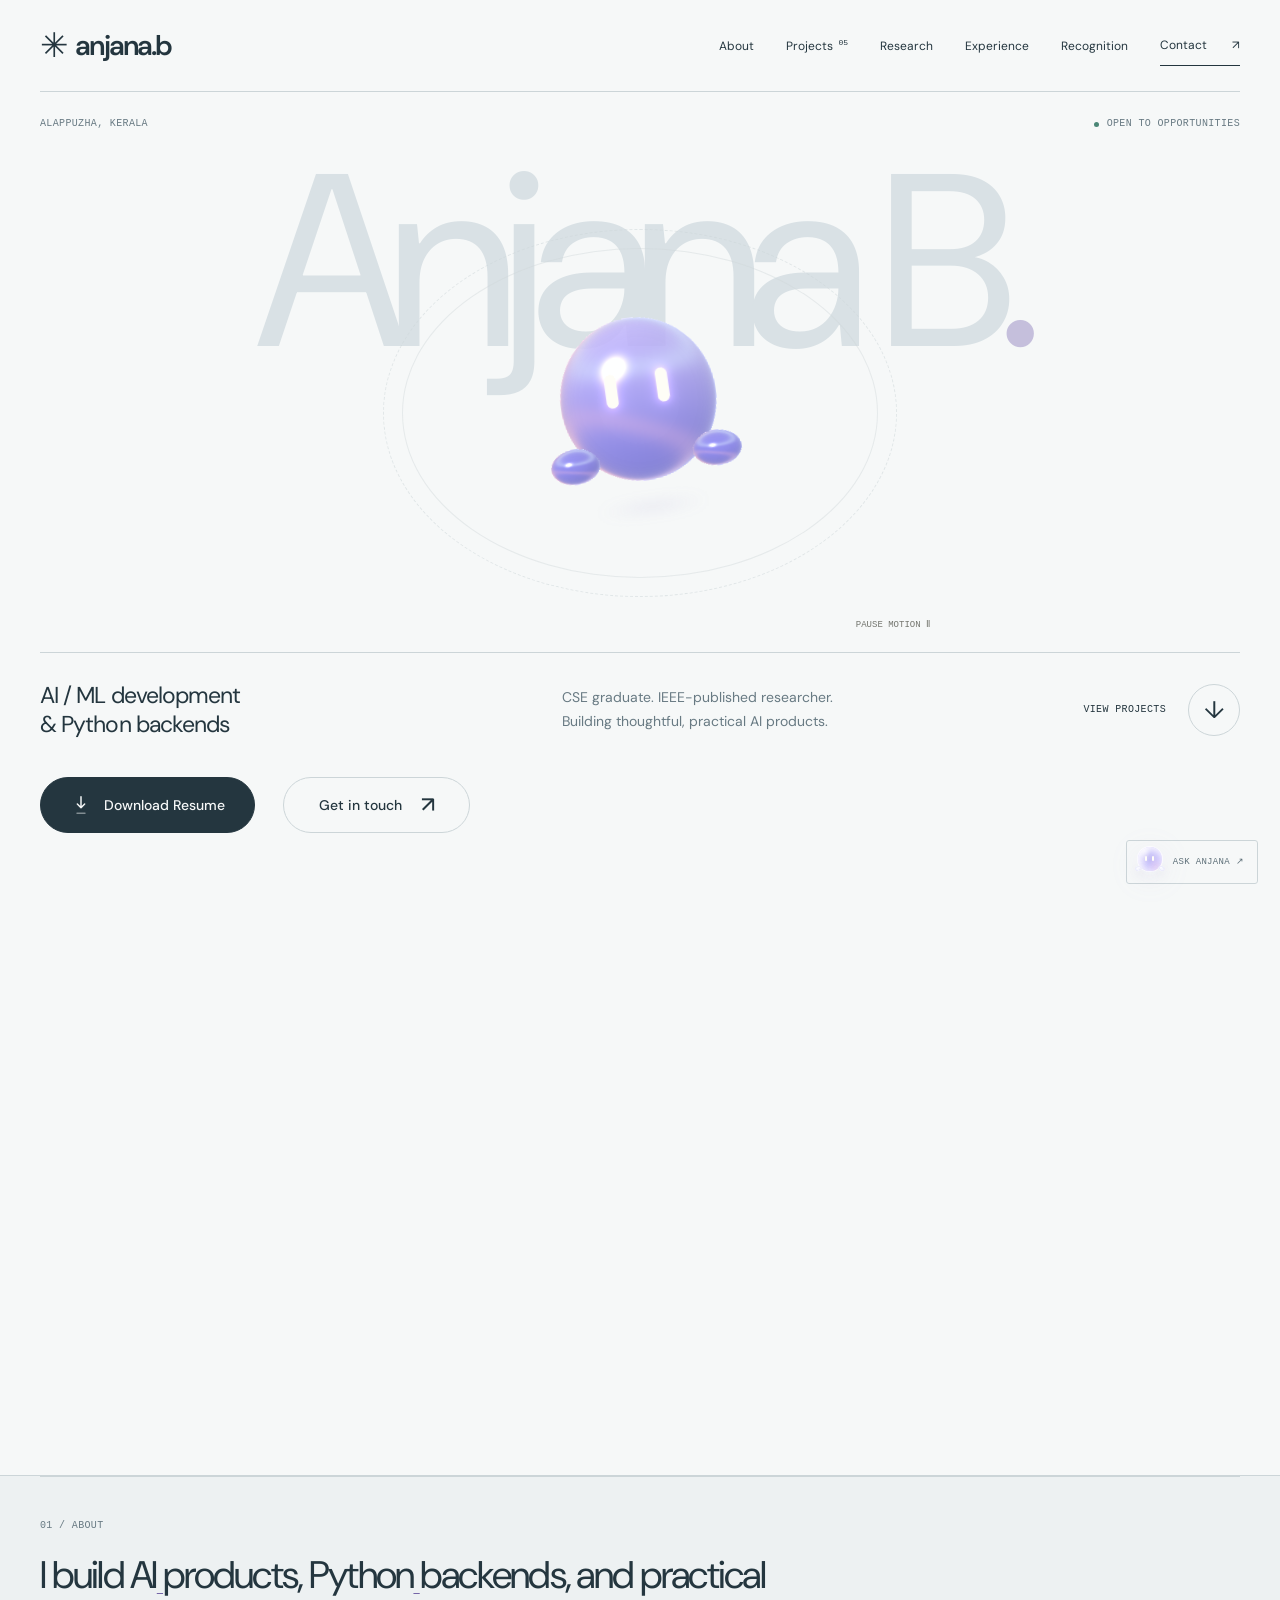
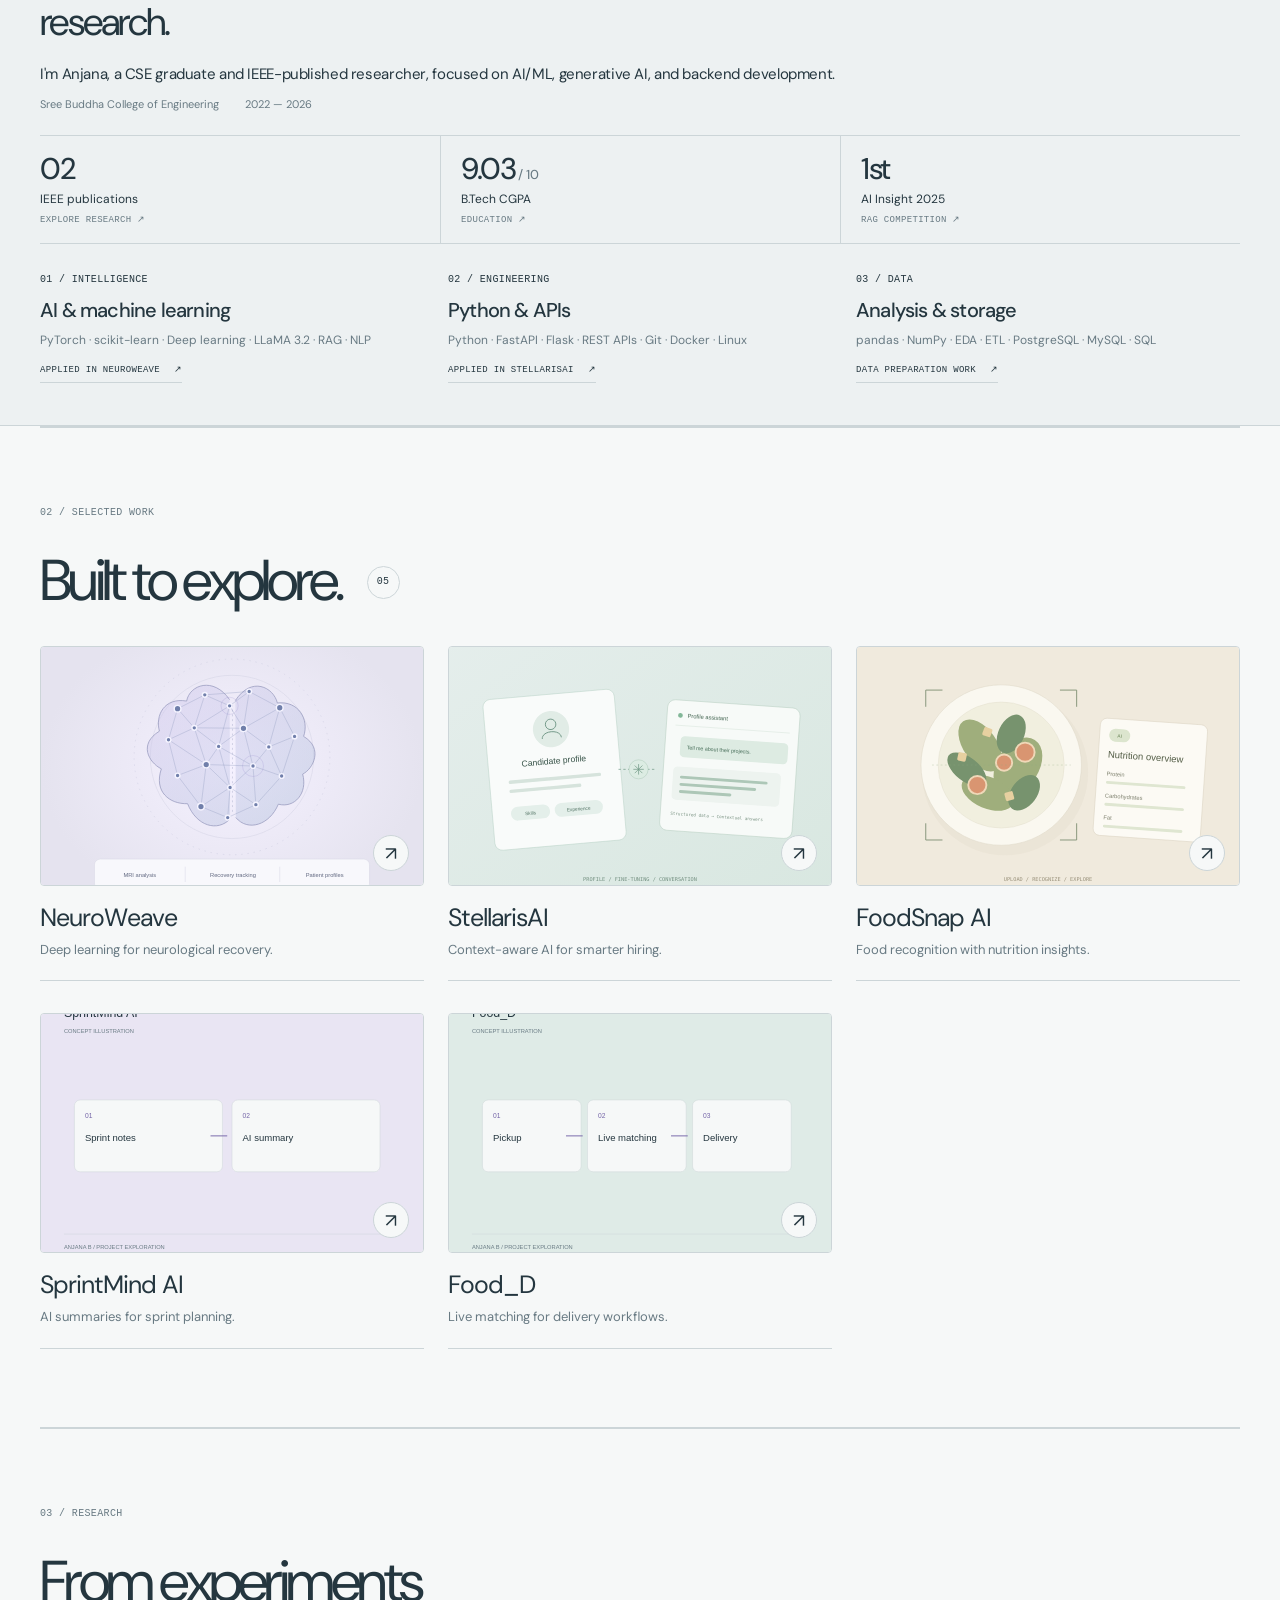
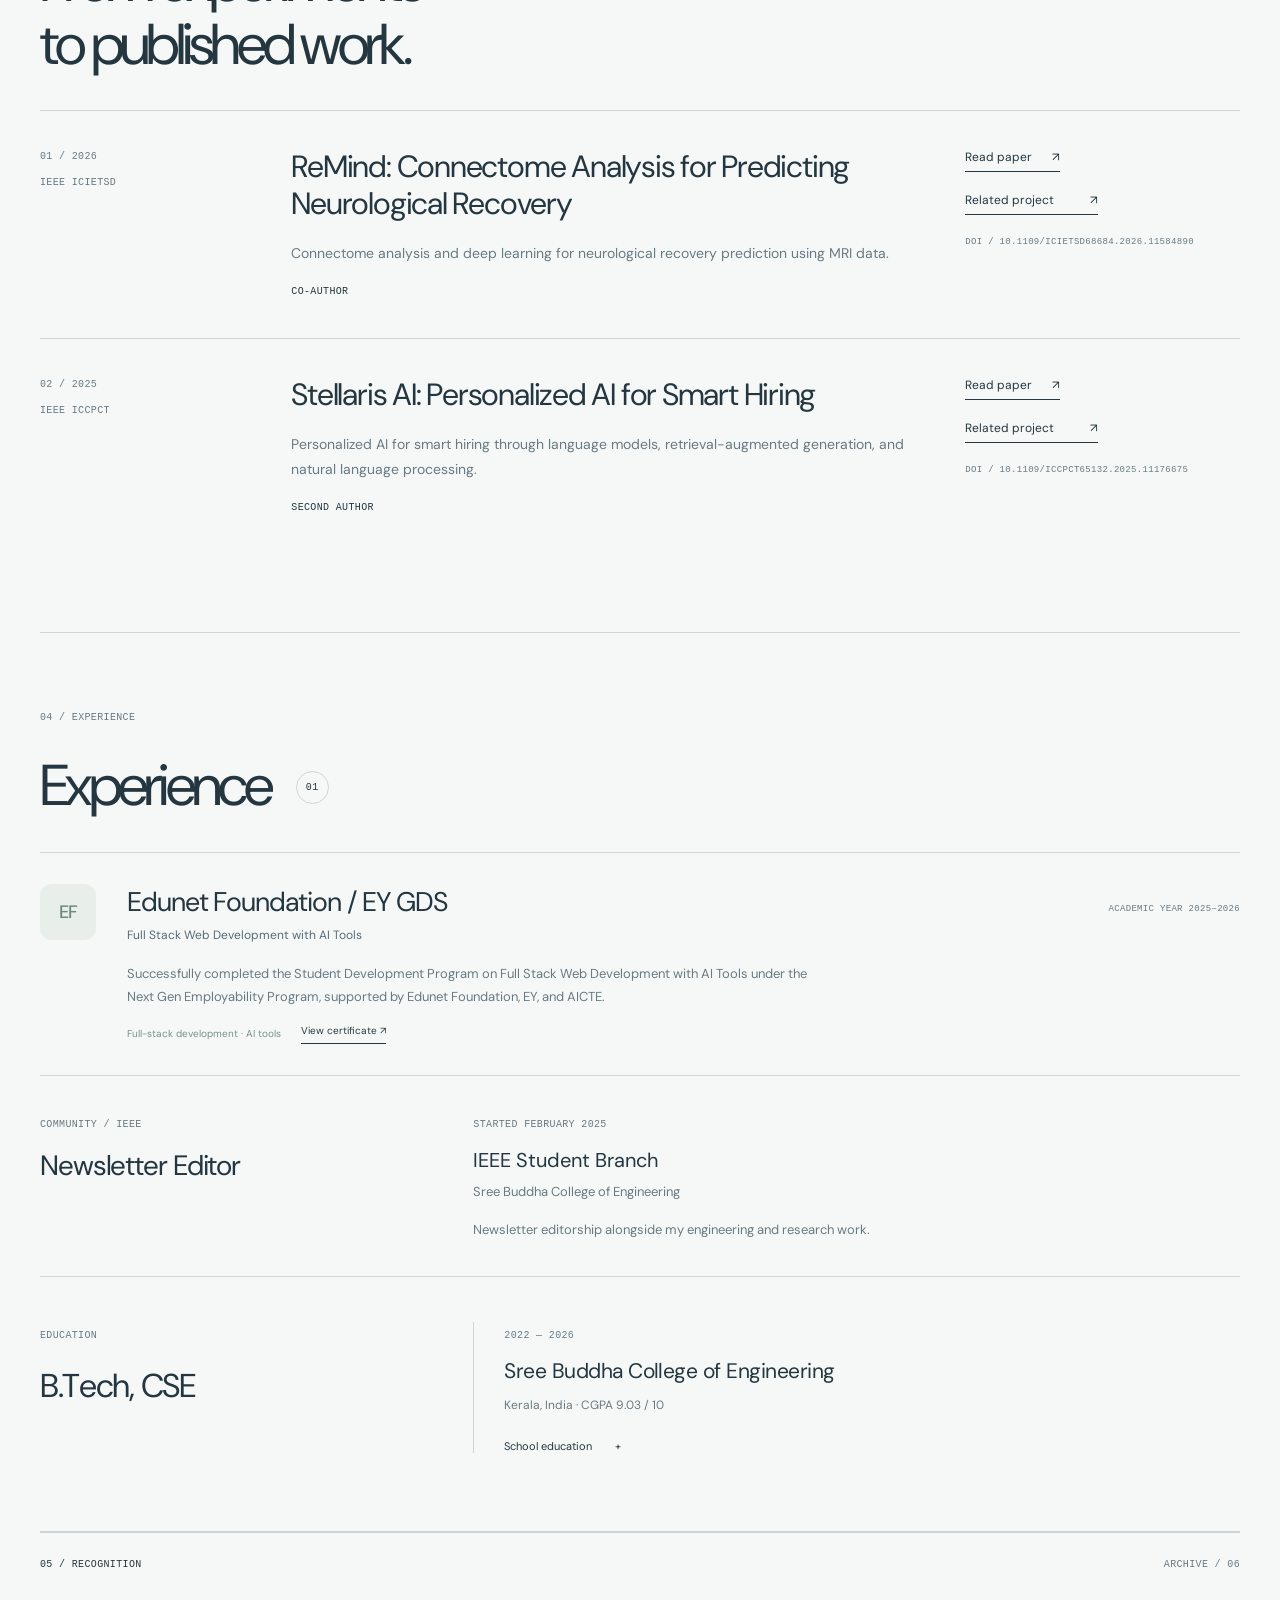
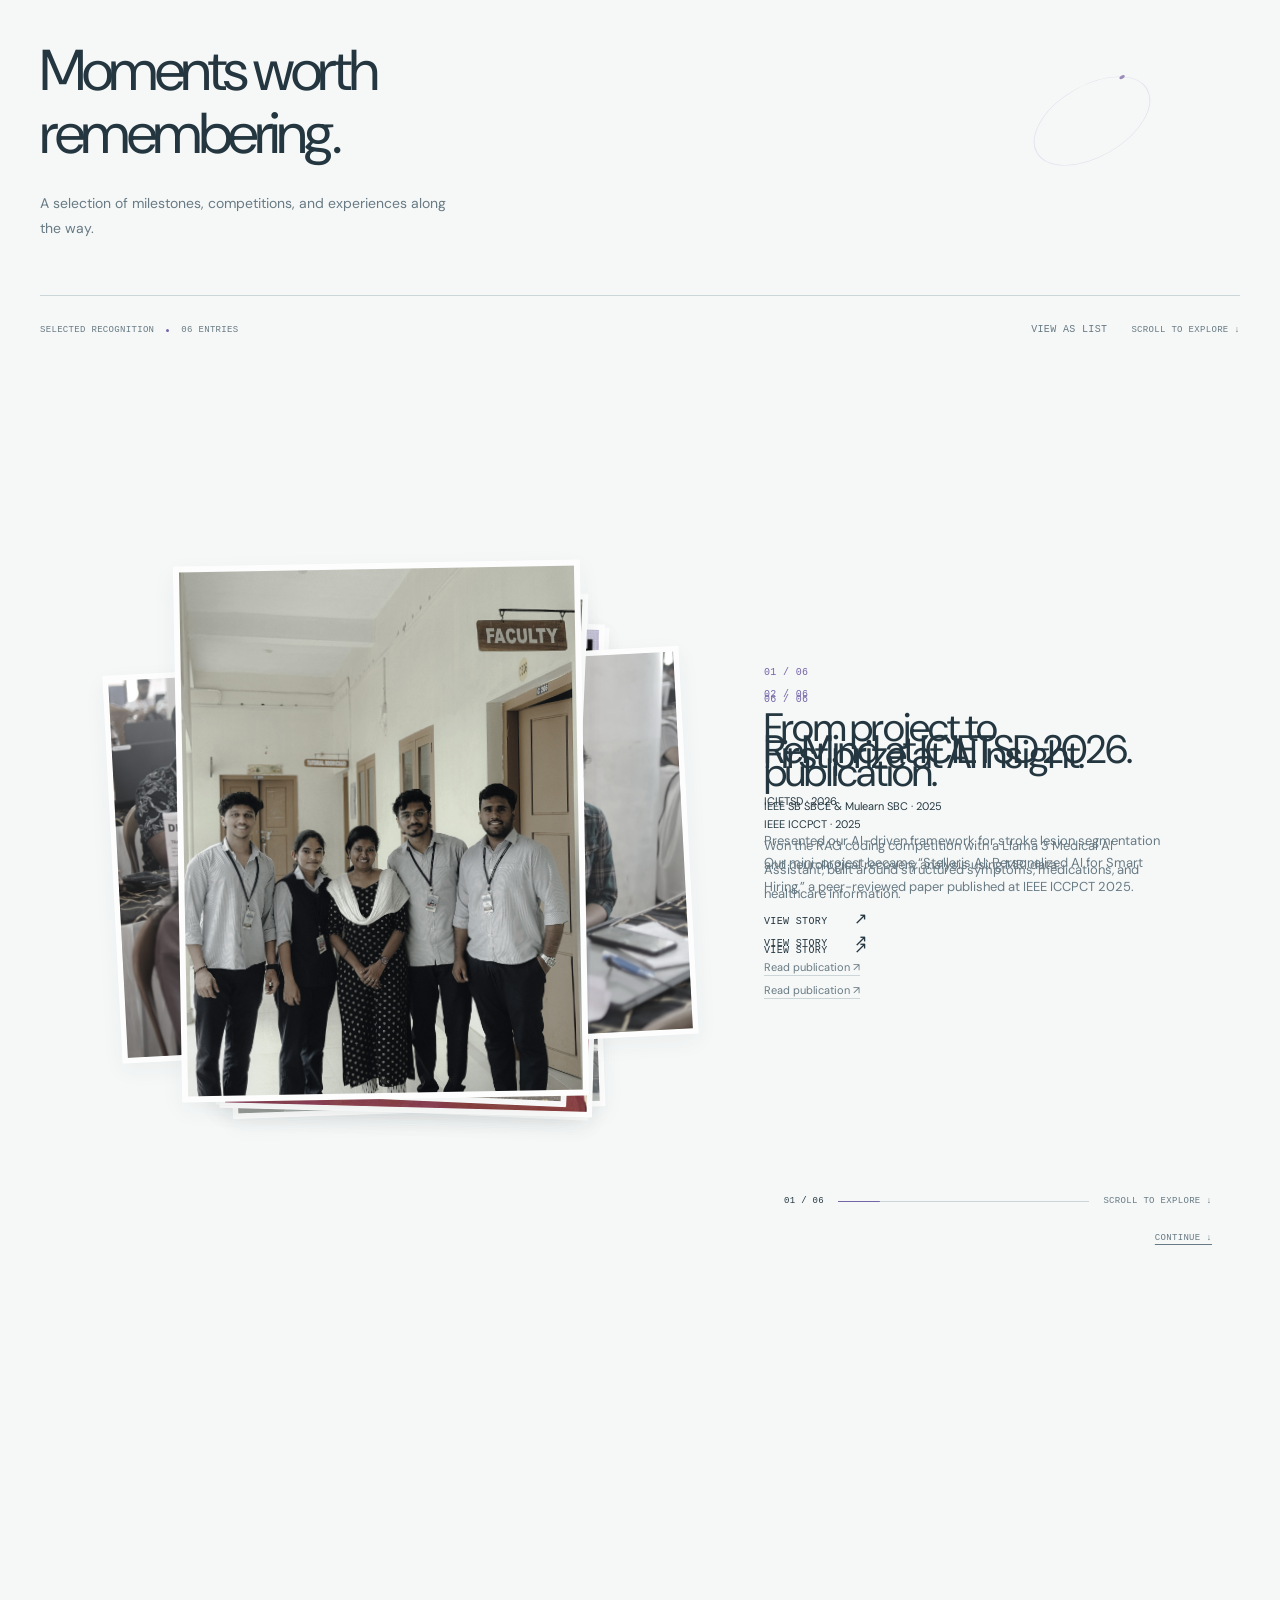
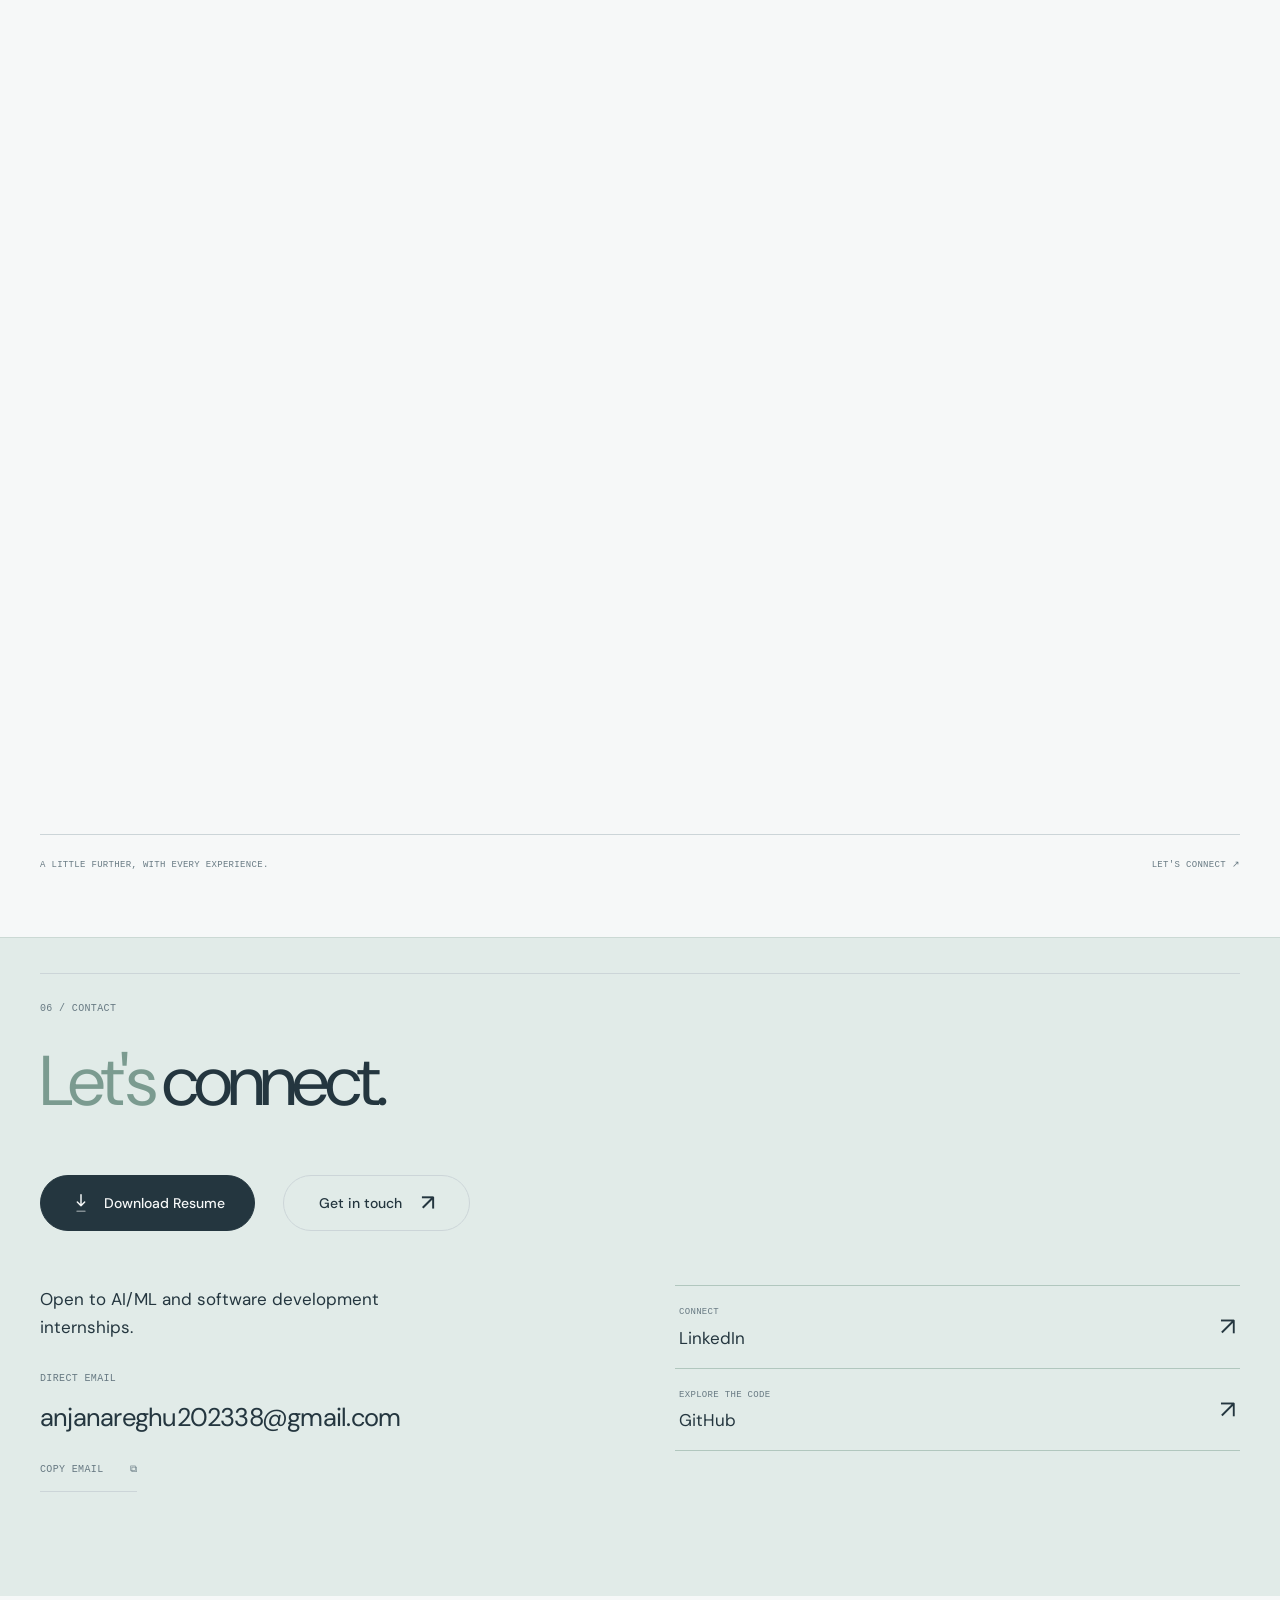
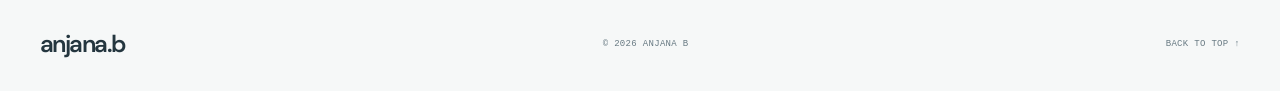
==== commit 4d683372: "feat: enhance recognition functionality and add content generation scripts - Updated recognition.js " ====
--- a/index.html
+++ b/index.html
@@ -14,13 +14,18 @@
   <link rel="stylesheet" href="style.css">
   <link rel="stylesheet" href="assistant.css">
   <link rel="stylesheet" href="motion.css">
+  <link rel="stylesheet" href="editorial.css?v=20260922-3">
+  <link rel="stylesheet" href="story-motion.css?v=20260922-1">
+  <script src="motion-control.js" defer></script>
   <script src="script.js" defer></script>
   <script src="recognition.js" defer></script>
-  <script src="portfolio-knowledge.js" defer></script>
-  <script src="assistant.js" defer></script>
-  <script src="character.js" defer></script>
-  <script src="cta.js" defer></script>
-  <script src="motion.js" defer></script>
+  <script src="data/project-content.js?v=20260922-3" defer></script>
+  <script src="portfolio-knowledge.js?v=20260922-3" defer></script>
+  <script src="assistant.js?v=20260922-3" defer></script>
+  <script src="character.js?v=20260922-5" defer></script>
+  <script src="cta.js?v=20260922-2" defer></script>
+  <script src="motion.js?v=20260922-5" defer></script>
+  <script src="story-motion.js?v=20260922-1" defer></script>
 </head>
 <body>
   <div class="intro-screen" aria-label="Portfolio introduction">
@@ -31,7 +36,7 @@
   <header class="site-header wrap">
     <a class="brand" href="#home" aria-label="Anjana B, home"><span class="brand-mark" aria-hidden="true">✳</span> anjana.b</a>
     <button class="menu-toggle" aria-expanded="false" aria-controls="site-nav" type="button" hidden>Menu <span aria-hidden="true">+</span></button>
-    <nav id="site-nav" class="site-nav" aria-label="Main navigation"><a href="#work">Projects <sup>03</sup></a><a href="#about">About & skills</a><a href="#experience">Experience</a><a href="#recognition">Recognition</a><a class="nav-contact" href="#contact">Contact <span aria-hidden="true">↗</span></a></nav>
+    <nav id="site-nav" class="site-nav" aria-label="Main navigation"><a href="#about">About</a><a href="#work">Projects <sup>05</sup></a><a href="#research">Research</a><a href="#experience">Experience</a><a href="#recognition">Recognition</a><a class="nav-contact" href="#contact">Contact <span aria-hidden="true">↗</span></a></nav>
   </header>
   <main id="main">
     <section id="home" class="hero wrap" aria-labelledby="hero-title">
@@ -43,7 +48,7 @@
             <canvas id="sculpture"></canvas>
           </div>
 
-          <div class="visual-caption mono"><button id="motion-toggle" type="button" aria-label="Pause character animation" aria-pressed="false" hidden>Pause <span aria-hidden="true">Ⅱ</span></button></div></div></div>
+          <div class="visual-caption mono"><button id="motion-toggle" type="button" aria-label="Pause non-essential motion" aria-pressed="false" hidden>Pause motion <span aria-hidden="true">Ⅱ</span></button></div></div></div>
       <div class="hero-bottom"><p class="hero-role">AI / ML development<br>& Python backends</p><p class="hero-description">CSE graduate. IEEE-published researcher.<br>Building thoughtful, practical AI products.</p><a class="round-link" href="#work"><span class="mono">View projects</span><span class="circle-arrow" aria-hidden="true">↓</span></a></div>
       <div class="hero-cta-group" role="group" aria-label="Resume and contact">
         <div class="cta-target">
@@ -62,24 +67,43 @@
       </div>
     </section>
 
+    <section id="about" class="capabilities-section" aria-labelledby="about-title"><div class="wrap section-space">
+      <p class="section-index mono">01 / About</p>
+      <h2 id="about-title" class="about-statement">I build <a class="about-phrase" href="projects/neuroweave.html" data-image="assets/remind.svg" data-project="NeuroWeave / Deep learning" data-alt="Concept illustration of a brain connectivity network.">AI products</a>, <a class="about-phrase" href="projects/stellaris-ai.html" data-image="assets/stellaris.svg" data-project="StellarisAI / RAG and language models" data-alt="Concept illustration of an AI-assisted hiring workflow.">Python backends</a>, and <a class="about-phrase" href="#research" data-image="assets/remind.svg" data-project="Research / Published work" data-alt="Brain connectivity illustration related to ReMind.">practical research</a>.</h2>
+      <div class="about-profile"><p>I'm Anjana, a CSE graduate and IEEE-published researcher, focused on AI/ML, generative AI, and backend development.</p><div class="profile-facts"><span>Sree Buddha College of Engineering</span><span>2022 — 2026</span></div>
+        <div class="profile-evidence" aria-label="Selected credentials">
+          <a href="#research"><strong>02</strong><span>IEEE publications</span><small class="mono">Explore research ↗</small></a>
+          <a href="#experience"><strong>9.03<span> / 10</span></strong><span>B.Tech CGPA</span><small class="mono">Education ↗</small></a>
+          <a href="#recognition"><strong>1st</strong><span>AI Insight 2025</span><small class="mono">RAG competition ↗</small></a>
+        </div>
+      </div>
+      <div class="capabilities-index" aria-label="Capabilities">
+        <article class="toolkit-card capability-group"><span class="mono">01 / Intelligence</span><h3>AI & machine learning</h3><p>PyTorch · scikit-learn · Deep learning · LLaMA 3.2 · RAG · NLP</p><a class="capability-proof mono" href="projects/neuroweave.html#approach">Applied in NeuroWeave <span aria-hidden="true">↗</span></a></article>
+        <article class="toolkit-card capability-group"><span class="mono">02 / Engineering</span><h3>Python & APIs</h3><p>Python · FastAPI · Flask · REST APIs · Git · Docker · Linux</p><a class="capability-proof mono" href="projects/stellaris-ai.html#contribution">Applied in StellarisAI <span aria-hidden="true">↗</span></a></article>
+        <article class="toolkit-card capability-group"><span class="mono">03 / Data</span><h3>Analysis & storage</h3><p>pandas · NumPy · EDA · ETL · PostgreSQL · MySQL · SQL</p><a class="capability-proof mono" href="projects/neuroweave.html#contribution">Data preparation work <span aria-hidden="true">↗</span></a></article>
+      </div>
+    </div></section>
+
     <section id="work" class="work-section wrap section-space" aria-labelledby="work-title">
-      <div class="section-heading"><div class="section-title"><h2 id="work-title">Projects</h2><span class="section-count mono">03</span></div></div>
-      <div class="tab-component" data-tabs><div class="component-tabs" data-tab-list aria-label="Select a project" hidden><button type="button" id="tab-remind" data-panel="panel-remind"><span class="mono">01</span> NeuroWeave<span class="tab-arrow" aria-hidden="true">↗</span></button><button type="button" id="tab-stellaris" data-panel="panel-stellaris"><span class="mono">02</span> StellarisAI<span class="tab-arrow" aria-hidden="true">↗</span></button><button type="button" id="tab-foodsnap" data-panel="panel-foodsnap"><span class="mono">03</span> FoodSnap AI<span class="tab-arrow" aria-hidden="true">↗</span></button></div><article class="project-panel" id="panel-remind" data-tab-panel><div class="project-copy"><div class="project-meta mono"><span>AI / Healthcare</span></div><h3>NeuroWeave</h3><p>Deep learning for connectome analysis and neurological recovery prediction. Published as ReMind at IEEE ICIETSD 2026.</p><ul class="project-features"><li>PyTorch models and neurological data preprocessing</li><li>Asynchronous FastAPI endpoints for secure data ingestion and concurrent inference</li></ul><dl class="spec-list"><div><dt>Stack</dt><dd>FastAPI · PyTorch · Docker</dd></div><div><dt>Type</dt><dd>IEEE ICIETSD 2026 publication</dd></div></dl><a class="project-source" href="https://github.com/anjanareghu/NeuroWeave_Deep_Learning_Based_Connectome_Analysis_for_Neurological_Recovery" target="_blank" rel="noopener noreferrer">View repository <span aria-hidden="true">↗</span></a></div><div class="project-preview"><img class="project-illustration" src="assets/remind.svg" alt="ReMind project illustration showing a brain connectivity network" width="800" height="620" loading="lazy" decoding="async"></div></article>
-<article class="project-panel" id="panel-stellaris" data-tab-panel><div class="project-copy"><div class="project-meta mono"><span>AI / Natural language processing</span></div><h3>StellarisAI</h3><p>An AI-powered smart hiring system combining LLaMA 3.2, retrieval-augmented generation, and NLP for context-aware candidate evaluation.</p><ul class="project-features"><li>RAG pipelines and prompt engineering for candidate evaluation</li><li>Flask REST APIs for real-time recruitment workflows</li></ul><dl class="spec-list"><div><dt>Stack</dt><dd>Python · Flask · LLaMA 3.2 · RAG</dd></div><div><dt>Type</dt><dd>Team project</dd></div></dl><a class="project-source" href="https://github.com/anjanareghu/stellaris-ai" target="_blank" rel="noopener noreferrer">View repository <span aria-hidden="true">↗</span></a></div><div class="project-preview"><img class="project-illustration" src="assets/stellaris.svg" alt="StellarisAI project illustration connecting a candidate profile to a chat interface" width="800" height="620" loading="lazy" decoding="async"></div></article>
-<article class="project-panel" id="panel-foodsnap" data-tab-panel><div class="project-copy"><div class="project-meta mono"><span>Full-stack / Computer vision</span></div><h3>FoodSnap AI</h3><p>Food recognition with nutrition information from an image, delivered through a web application.</p><ul class="project-features"><li>Image-based food recognition</li><li>Nutrition lookup through connected APIs</li></ul><dl class="spec-list"><div><dt>Stack</dt><dd>React · Flask · Google Vision · Nutritionix</dd></div><div><dt>Type</dt><dd>Web application</dd></div></dl><a class="project-source" href="https://github.com/anjanareghu/FoodSnapAI" target="_blank" rel="noopener noreferrer">View repository <span aria-hidden="true">↗</span></a></div><div class="project-preview"><img class="project-illustration" src="assets/foodsnap.svg" alt="FoodSnap AI project illustration showing an image scan and nutrition categories" width="800" height="620" loading="lazy" decoding="async"></div></article></div>
-      <div class="more-projects"><a href="https://github.com/anjanareghu/SprintMind-AI" target="_blank" rel="noopener noreferrer"><span class="mini-project-icon" aria-hidden="true">▦</span><span><strong>SprintMind AI</strong><small>Next.js · Firebase · AI sprint summaries</small></span><span aria-hidden="true">↗</span></a><a href="https://github.com/anjanareghu/Food_D-Real-Time-Delivery-Optimization" target="_blank" rel="noopener noreferrer"><span class="mini-project-icon" aria-hidden="true">⌁</span><span><strong>Food_D</strong><small>React · Spring Boot · Go · Live delivery matching</small></span><span aria-hidden="true">↗</span></a></div>
-    </section>
-
-    <section id="about" class="capabilities-section" aria-labelledby="about-title"><div class="wrap section-space">
-      <div class="section-heading"><div class="section-title"><h2 id="about-title">About & skills</h2></div></div>
-      <div class="about-profile"><div class="profile-monogram" aria-hidden="true">AB<span>✳</span></div><div><p>I'm Anjana, a Computer Science Engineering graduate and IEEE-published researcher. I build <a class="about-phrase" href="#panel-remind" data-tab="tab-remind" data-image="assets/remind.svg" data-project="NeuroWeave / Deep learning" data-alt="NeuroWeave illustration showing connected regions of a brain.">AI/ML and generative AI products</a> with Python, connecting <a class="about-phrase" href="#panel-stellaris" data-tab="tab-stellaris" data-image="assets/stellaris.svg" data-project="Stellaris AI / Intelligent hiring" data-alt="Stellaris AI illustration showing a candidate profile and hiring interface.">language models, RAG pipelines</a>, and <a class="about-phrase" href="#panel-foodsnap" data-tab="tab-foodsnap" data-image="assets/foodsnap.svg" data-project="FoodSnap / Image recognition" data-alt="FoodSnap illustration showing food identification and nutrition information.">practical backend systems</a>.</p><div class="profile-facts"><span>Sree Buddha College of Engineering</span><span>2022 — 2026</span><span>CGPA 9.03 / 10</span><span>IEEE Student Branch · Newsletter Editor</span></div></div></div>
-      <div class="toolkit-grid"><div class="toolkit-card"><span class="technology-icon python" aria-hidden="true">Py</span><div><h3>Python & APIs</h3><p>FastAPI · Flask · REST APIs</p></div></div><div class="toolkit-card"><span class="technology-icon ai" aria-hidden="true">AI</span><div><h3>Generative AI</h3><p>LLaMA 3.2 · RAG · NLP</p></div></div><div class="toolkit-card"><span class="technology-icon web" aria-hidden="true">ML</span><div><h3>Machine learning</h3><p>PyTorch · scikit-learn · Deep learning</p></div></div><div class="toolkit-card"><span class="technology-icon javascript" aria-hidden="true">DA</span><div><h3>Data science</h3><p>pandas · NumPy · EDA · ETL</p></div></div><div class="toolkit-card"><span class="technology-icon sql" aria-hidden="true">DB</span><div><h3>Databases</h3><p>PostgreSQL · MySQL · SQL</p></div></div><div class="toolkit-card"><span class="technology-icon tools" aria-hidden="true">⌘</span><div><h3>Developer tools</h3><p>Git · Docker · Linux</p></div></div></div>
-      <a class="publication-card" href="https://doi.org/10.1109/ICCPCT65132.2025.11176675" target="_blank" rel="noopener noreferrer"><span class="publication-icon" aria-hidden="true">↗</span><span><small class="mono">IEEE ICCPCT 2025 · Second author</small><strong>Stellaris AI: Personalized AI for Smart Hiring</strong></span><span class="publication-link">Read paper ↗</span></a>
-      <a class="publication-card" href="https://doi.org/10.1109/ICIETSD68684.2026.11584890" target="_blank" rel="noopener noreferrer"><span class="publication-icon" aria-hidden="true">↗</span><span><small class="mono">IEEE ICIETSD 2026 · Co-author</small><strong>ReMind: Connectome Analysis for Predicting Neurological Recovery</strong></span><span class="publication-link">Read paper ↗</span></a>
-    </div></section>
+      <p class="section-index mono">02 / Selected work</p><div class="section-heading"><div class="section-title"><h2 id="work-title">Built to explore.</h2><span class="section-count mono">05</span></div></div>
+      <!-- generated:featured:start -->
+<div class="project-grid"><article class="project-card" id="panel-remind"><a class="project-card-link" href="projects/neuroweave.html" aria-labelledby="project-remind" aria-describedby="summary-remind"><div class="project-card-image"><img src="assets/remind.svg" alt="Concept illustration of a brain connectivity network." width="800" height="620" loading="lazy" decoding="async"><span class="project-card-arrow" aria-hidden="true">↗</span></div><div class="project-card-copy"><h3 id="project-remind">NeuroWeave</h3><p id="summary-remind">Deep learning for neurological recovery.</p></div></a></article>
+<article class="project-card" id="panel-stellaris"><a class="project-card-link" href="projects/stellaris-ai.html" aria-labelledby="project-stellaris" aria-describedby="summary-stellaris"><div class="project-card-image"><img src="assets/stellaris.svg" alt="Concept illustration connecting a candidate profile with an AI chat interface." width="800" height="620" loading="lazy" decoding="async"><span class="project-card-arrow" aria-hidden="true">↗</span></div><div class="project-card-copy"><h3 id="project-stellaris">StellarisAI</h3><p id="summary-stellaris">Context-aware AI for smarter hiring.</p></div></a></article>
+<article class="project-card" id="panel-foodsnap"><a class="project-card-link" href="projects/foodsnap-ai.html" aria-labelledby="project-foodsnap" aria-describedby="summary-foodsnap"><div class="project-card-image"><img src="assets/foodsnap.svg" alt="Concept illustration of food recognition and nutrition categories." width="800" height="620" loading="lazy" decoding="async"><span class="project-card-arrow" aria-hidden="true">↗</span></div><div class="project-card-copy"><h3 id="project-foodsnap">FoodSnap AI</h3><p id="summary-foodsnap">Food recognition with nutrition insights.</p></div></a></article>
+<article class="project-card" id="panel-sprintmind"><a class="project-card-link" href="projects/sprintmind-ai.html" aria-labelledby="project-sprintmind" aria-describedby="summary-sprintmind"><div class="project-card-image"><img src="assets/sprintmind.svg" alt="Concept illustration of sprint notes being organized into a summary." width="800" height="620" loading="lazy" decoding="async"><span class="project-card-arrow" aria-hidden="true">↗</span></div><div class="project-card-copy"><h3 id="project-sprintmind">SprintMind AI</h3><p id="summary-sprintmind">AI summaries for sprint planning.</p></div></a></article>
+<article class="project-card" id="panel-food-d"><a class="project-card-link" href="projects/food-d.html" aria-labelledby="project-food-d" aria-describedby="summary-food-d"><div class="project-card-image"><img src="assets/food-d.svg" alt="Concept illustration of connected pickup and delivery locations." width="800" height="620" loading="lazy" decoding="async"><span class="project-card-arrow" aria-hidden="true">↗</span></div><div class="project-card-copy"><h3 id="project-food-d">Food_D</h3><p id="summary-food-d">Live matching for delivery workflows.</p></div></a></article></div>
+<!-- generated:featured:end -->
+      </section>
+    <section id="research" class="research-section wrap section-space" aria-labelledby="research-title">
+      <p class="section-index mono">03 / Research</p><div class="section-heading"><h2 id="research-title">From experiments<br>to published work.</h2></div>
+      <!-- generated:research:start -->
+<article class="research-entry" id="paper-remind" aria-labelledby="paper-title-remind"><div class="research-meta mono"><span>01 / 2026</span><span>IEEE ICIETSD</span></div><div><h3 id="paper-title-remind">ReMind: Connectome Analysis for Predicting Neurological Recovery</h3><p class="research-description">Connectome analysis and deep learning for neurological recovery prediction using MRI data.</p><p class="research-role mono">Co-author</p></div><div class="research-links"><a class="text-link publication-card" href="https://doi.org/10.1109/ICIETSD68684.2026.11584890" target="_blank" rel="noopener noreferrer">Read paper <span aria-hidden="true">↗</span></a><a class="text-link" href="projects/neuroweave.html">Related project <span aria-hidden="true">↗</span></a><small class="mono">DOI / 10.1109/ICIETSD68684.2026.11584890</small></div></article>
+<article class="research-entry" id="paper-stellaris" aria-labelledby="paper-title-stellaris"><div class="research-meta mono"><span>02 / 2025</span><span>IEEE ICCPCT</span></div><div><h3 id="paper-title-stellaris">Stellaris AI: Personalized AI for Smart Hiring</h3><p class="research-description">Personalized AI for smart hiring through language models, retrieval-augmented generation, and natural language processing.</p><p class="research-role mono">Second author</p></div><div class="research-links"><a class="text-link publication-card" href="https://doi.org/10.1109/ICCPCT65132.2025.11176675" target="_blank" rel="noopener noreferrer">Read paper <span aria-hidden="true">↗</span></a><a class="text-link" href="projects/stellaris-ai.html">Related project <span aria-hidden="true">↗</span></a><small class="mono">DOI / 10.1109/ICCPCT65132.2025.11176675</small></div></article>
+<!-- generated:research:end -->
+    </section>
 
     <section id="experience" class="experience-section wrap section-space" aria-labelledby="experience-title">
-      <div class="section-heading"><div class="section-title"><h2 id="experience-title">Internships</h2><span class="section-count mono">01</span></div></div>
+      <p class="section-index mono">04 / Experience</p><div class="section-heading"><div class="section-title"><h2 id="experience-title">Experience</h2><span class="section-count mono">01</span></div></div>
       <div class="internship-list">
         <article class="internship-entry">
           <span class="company-monogram" aria-hidden="true">EF</span>
@@ -93,11 +117,12 @@
           </div>
         </article>
       </div>
+      <article class="community-entry" id="community"><div><span class="mono">Community / IEEE</span><h3>Newsletter Editor</h3></div><div><span class="mono">Started February 2025</span><h4>IEEE Student Branch</h4><p>Sree Buddha College of Engineering</p><p class="community-note">Newsletter editorship alongside my engineering and research work.</p></div></article>
       <div class="education-block"><div><span class="mono">Education</span><h3>B.Tech, CSE</h3></div><div class="education-record"><span class="mono">2022 — 2026</span><h4>Sree Buddha College of Engineering</h4><p>Kerala, India · CGPA 9.03 / 10</p><details class="earlier-education"><summary>School education <span aria-hidden="true">+</span></summary><p>Higher Secondary (Science) · RVSM HSS · 2020–2022 · 96%</p><p>Secondary School · Sree Narayana Central School · 2020</p></details></div></div>
     </section>
 
     <section id="recognition" class="recognition-section wrap" aria-labelledby="recognition-title">
-      <div class="recognition-topline mono"><span>04 — Recognition</span><span>Archive / 06</span></div>
+      <div class="recognition-topline mono"><span>05 / Recognition</span><span>Archive / 06</span></div>
       <header class="recognition-heading">
         <h2 id="recognition-title">Moments worth<br>remembering.</h2>
         <p>A selection of milestones, competitions, and experiences along the way.</p>
@@ -207,11 +232,24 @@
       <div class="story-shell">
         <div class="story-topline"><span class="mono">Selected recognition / Anjana B</span><button class="story-close mono" type="button" autofocus>Close <span aria-hidden="true">×</span></button></div>
         <div class="story-layout"><div class="story-media"></div><div class="story-content"><p class="story-number mono"></p><h2 id="story-title"></h2><p class="story-organization"></p><p id="story-description"></p><div class="story-source"></div></div></div>
-        <p class="story-footnote mono">Archive / 04 <span>Moments worth remembering.</span></p>
+        <p class="story-footnote mono">Recognition / 06 entries <span>Moments worth remembering.</span></p>
       </div>
     </dialog>
 
-    <section id="contact" class="contact-section" aria-labelledby="contact-title"><div class="wrap"><h2 id="contact-title">Let's <span>connect.</span></h2><div class="contact-bottom"><p>Open to AI/ML and software development internships.</p><div class="contact-links"><a href="mailto:anjanareghu202338@gmail.com"><span>Email Anjana</span><span aria-hidden="true">↗</span></a><a href="https://www.linkedin.com/in/anjana-b-b0b865204/" target="_blank" rel="noopener noreferrer"><span>LinkedIn</span><span aria-hidden="true">↗</span></a><a href="https://github.com/anjanareghu" target="_blank" rel="noopener noreferrer"><span>GitHub</span><span aria-hidden="true">↗</span></a></div></div></div></section>
+    <section id="contact" class="contact-section" aria-labelledby="contact-title"><div class="wrap"><p class="section-index mono">06 / Contact</p><h2 id="contact-title">Let's <span>connect.</span></h2><div class="hero-cta-group contact-cta-group" role="group" aria-label="Resume and contact">
+        <div class="cta-target">
+          <a class="portfolio-cta portfolio-cta--resume" href="assets/Anjana-B-Resume.pdf" download="Anjana-B-Resume.pdf" aria-label="Download Anjana B's resume (PDF)">
+            <span class="cta-content">
+              <span class="cta-icon" aria-hidden="true"><svg class="cta-download-icon" viewBox="0 0 24 24" fill="none" stroke="currentColor" stroke-width="1.6" stroke-linecap="round" stroke-linejoin="round"><path class="cta-download-arrow" d="M12 3v12m-4-4 4 4 4-4"/><path class="cta-download-tray" d="M5 21h14"/></svg><svg class="cta-check-icon" viewBox="0 0 24 24" fill="none" stroke="currentColor" stroke-width="1.7" stroke-linecap="round" stroke-linejoin="round"><path d="m5 12 4 4L19 6"/></svg></span>
+              <span class="cta-label"><span class="cta-label-default">Download Resume</span><span class="cta-label-success" aria-hidden="true">Download started</span></span>
+            </span>
+          </a>
+        </div>
+        <div class="cta-target">
+          <a class="portfolio-cta portfolio-cta--contact" href="mailto:anjanareghu202338@gmail.com"><span class="cta-content"><span>Get in touch</span><span class="cta-contact-arrow" aria-hidden="true">↗</span></span></a>
+        </div>
+        <span class="cta-status" role="status" aria-live="polite" aria-atomic="true"></span>
+      </div><div class="contact-bottom"><div class="contact-intro"><p>Open to AI/ML and software development internships.</p><div class="contact-email"><span class="mono">Direct email</span><a id="contact-email-address" href="mailto:anjanareghu202338@gmail.com">anjanareghu202338@gmail.com</a><button class="copy-email mono" type="button" aria-label="Copy Anjana's email address" hidden>Copy email <span aria-hidden="true">⧉</span></button><span class="copy-email-status" role="status" aria-live="polite"></span></div></div><div class="contact-links"><a href="https://www.linkedin.com/in/anjana-b-b0b865204/" target="_blank" rel="noopener noreferrer"><span><small class="mono">Connect</small>LinkedIn</span><span aria-hidden="true">↗</span></a><a href="https://github.com/anjanareghu" target="_blank" rel="noopener noreferrer"><span><small class="mono">Explore the code</small>GitHub</span><span aria-hidden="true">↗</span></a></div></div></div></section>
   </main>
   <footer class="site-footer wrap"><a class="brand" href="#home">anjana.b</a><span class="mono">© <span id="year">2026</span> Anjana B</span><a class="mono" href="#home">Back to top ↑</a></footer>
   <div class="assistant-launcher" hidden>
--- a/motion.css
+++ b/motion.css
@@ -22,8 +22,8 @@
 .hero-scene { display: flow-root; }
 #motion-toggle.is-docked { font: 9px/1.6 'Courier New', monospace; letter-spacing: .035em; }
 .opening-pinned #home { height: calc(var(--hero-scene-height) + var(--hero-runway)); }
-.opening-pinned .hero-scene { position: sticky; top: 0; }
-.opening-pinned #work { margin-top: calc(-1 * var(--hero-overlap)); }
+.opening-pinned .hero-scene { position: sticky; top: var(--opening-top, 0px); }
+.opening-pinned #about { margin-top: calc(-1 * var(--hero-overlap)); }
 .hero-title-source { display: inline; }
 .hero-letter-layer { position: absolute; inset: 0; visibility: hidden; pointer-events: none; }
 .hero-letter { position: absolute; top: 0; font: inherit; letter-spacing: inherit; transform-origin: 50% 70%; }
@@ -51,7 +51,7 @@
   .about-preview-card { transition: none; transform: none; filter: none; }
   .opening-pinned #home { height: auto; }
   .opening-pinned .hero-scene { position: static; }
-  .opening-pinned #work { margin-top: 0; }
+  .opening-pinned #about { margin-top: 0; }
   .motion-ready :is(.hero-top, .hero-bottom, .hero-cta-group, [data-motion-heading]) { transform: none; clip-path: none; }
   .motion-ready .hero-letters-active .hero-title-source { visibility: visible; }
   .hero-letter-layer { display: none; }
--- a/editorial.css
+++ b/editorial.css
@@ -0,0 +1,228 @@
+/* Uses the existing paper, ink, typography and line tokens throughout. */
+html { scroll-padding-top: var(--anchor-offset, 24px); overflow-x: clip; }
+body { overflow-x: clip; }
+@media (min-width: 1001px) {
+  .site-header { position: sticky; top: 0; z-index: 50; background: var(--paper); }
+}
+.section-index { margin-bottom: 28px; color: var(--muted); }
+.site-nav a:hover, .site-nav a[aria-current="location"] { color: inherit; text-decoration: underline; text-decoration-color: var(--purple); text-underline-offset: 7px; }
+.text-link:hover { color: inherit; }
+h2, .research-section h2, .recognition-heading h2 { font-size: clamp(36px, 4.5vw, 68px); line-height: 1.1; }
+.contact-section h2 { font-size: clamp(42px, 5.5vw, 80px); }
+.about-statement { font-size: clamp(32px, 3.7vw, 56px); line-height: 1.18; letter-spacing: -.045em; max-width: 1000px; }
+.about-profile { display: block; margin-top: 46px; }
+.about-profile p { font-size: 17px; line-height: 1.7; max-width: 730px; }
+.profile-evidence { display: grid; grid-template-columns: repeat(3, minmax(0, 1fr)); border-block: 1px solid var(--line); margin: 32px 0 42px; }
+.profile-evidence > a { display: flex; flex-direction: column; align-items: start; gap: 9px; padding: 22px 18px 22px 0; }
+.profile-evidence > a + a { border-left: 1px solid var(--line); padding-left: 20px; }
+.profile-evidence strong { font-weight: 450; font-size: clamp(28px, 3vw, 42px); line-height: 1.1; letter-spacing: -.05em; }
+.profile-evidence strong span { font-size: 13px; letter-spacing: 0; color: var(--muted); }
+.profile-evidence > a > span { font-size: 12px; }
+.profile-evidence small { font-size: 9px; color: var(--muted); }
+.profile-evidence a:hover small { text-decoration: underline; text-underline-offset: 4px; }
+.capabilities-index { display: grid; grid-template-columns: repeat(3, 1fr); margin-top: 52px; border-top: 1px solid var(--line); }
+.capability-group.toolkit-card { display: block; border: 0; border-radius: 0; background: transparent; box-shadow: none; padding: 25px 32px 0 0; }
+.capability-group h3 { margin: 18px 0 10px; font-size: 23px; letter-spacing: -.04em; }
+.capability-group p { font-size: 13px; line-height: 1.9; max-width: 310px; }
+.capability-proof { display: inline-flex; align-items: center; justify-self: start; gap: 14px; margin-top: 18px; border-bottom: 1px solid var(--line); padding-bottom: 6px; }
+.capability-proof:hover { border-bottom-color: var(--ink); }
+.featured-project { align-items: start; padding-block: 34px 56px; min-height: 72vh; scroll-margin-top: 24px; }
+.featured-project + .featured-project { padding-top: 56px; }
+.featured-project .project-copy { padding-top: 0; }
+.featured-project .project-preview { position: sticky; top: 80px; margin: 0; padding-top: 0; border-left: 0; }
+.project-preview figcaption { padding-top: 14px; color: var(--muted); }
+.project-art { overflow: clip; transform-origin: 50% 65%; }
+.project-art img { display: block; width: 100%; height: auto; }
+.project-visual-link { position: relative; display: block; border: 1px solid var(--line); border-radius: 4px; }
+.project-visual-topline { display: flex; justify-content: space-between; flex-wrap: wrap; gap: 10px; padding: 16px 20px; border-bottom: 1px solid var(--line); }
+.project-visual-link img { transition: transform .35s var(--motion-ease); }
+.project-visual-link:hover img { transform: scale(1.025); }
+.project-visual-link:focus-visible { outline-offset: 6px; }
+.project-visual-open { position: absolute; bottom: 20px; right: 20px; display: inline-flex; align-items: center; gap: 18px; padding: 11px 16px; font-size: 12px; border: 1px solid var(--line); border-radius: 30px; background: var(--paper); }
+.project-visual-open > span { font-size: 18px; }
+.project-copy > .project-contribution-label { font-size: 10px; margin-top: 28px; }
+.project-contribution-label + .project-features { margin-top: 12px; }
+.featured-project { scroll-margin-top: var(--anchor-offset, 110px); }
+.project-actions { display: flex; align-items: center; flex-wrap: wrap; gap: 22px; margin-top: 28px; }
+.project-actions .project-source { margin: 0; background: transparent; color: inherit; padding: 0 0 7px; border-bottom: 1px solid var(--line); border-radius: 0; gap: 15px; }
+.case-link { display: inline-flex; gap: 28px; align-items: center; border-bottom: 1px solid var(--ink); padding-bottom: 7px; font-size: 13px; }
+.case-link span, .research-links a span { display: inline-block; transition: transform .25s cubic-bezier(.22,1,.36,1); }
+.case-link:hover span, .research-links a:hover span { transform: translate(2px, -2px); }
+.project-archive { padding-top: 44px; }
+.archive-project { grid-template-columns: 1.4fr 1fr; }
+.archive-project .project-copy { padding-top: 12px; }
+.archive-project .project-preview { margin: 0; }
+.archive-project .project-copy h3 { font-size: 32px; }
+.archive-project .project-meta { margin-bottom: 20px; }
+.archive-project .spec-list { margin-top: 20px; }
+.research-section { border-top: 1px solid var(--line); }
+.research-entry { display: grid; grid-template-columns: 1fr 3fr 1.3fr; gap: 40px; padding: 38px 0; border-top: 1px solid var(--line); }
+.research-meta { display: flex; flex-direction: column; gap: 10px; color: var(--muted); }
+.research-entry h3 { font-size: clamp(25px, 2.4vw, 36px); letter-spacing: -.04em; line-height: 1.2; }
+.research-description { margin: 18px 0; max-width: 630px; font-size: 14px; line-height: 1.8; color: var(--muted); }
+.research-links { display: flex; flex-direction: column; align-items: start; gap: 20px; }
+.research-links .publication-card { margin: 0; padding: 0 0 6px; border-top: 0; gap: 20px; }
+.research-links small { overflow-wrap: anywhere; color: var(--muted); font-size: 9px; }
+.contact-section .section-index { padding-top: 28px; }
+.contact-cta-group { margin: 0 -12px 42px; }
+.community-entry { display: grid; grid-template-columns: 1fr 2fr; gap: 50px; padding: 35px 0; border-bottom: 1px solid var(--line); }
+.community-entry h3 { font-size: 28px; letter-spacing: -.04em; margin-top: 14px; }
+.community-entry h4 { font-size: 20px; margin: 14px 0 8px; }
+.community-entry .mono, .community-entry p { color: var(--muted); }
+.community-entry p { font-size: 13px; line-height: 1.7; }
+.community-entry .community-note { margin-top: 16px; max-width: 470px; }
+.contact-intro > p { font-size: 17px; line-height: 1.65; max-width: 370px; }
+.contact-email { margin-top: 30px; display: flex; flex-direction: column; align-items: start; gap: 14px; }
+.contact-email > .mono { color: var(--muted); }
+.contact-email > a { font-size: clamp(17px, 2vw, 26px); letter-spacing: -.03em; overflow-wrap: anywhere; }
+.contact-email > a:hover { text-decoration: underline; text-underline-offset: 5px; }
+.copy-email { background: transparent; padding: 9px 0; border-bottom: 1px solid var(--line); min-height: 44px; }
+.copy-email span { margin-left: 20px; }
+.copy-email-status { font-size: 12px; color: var(--muted); min-height: 20px; }
+.contact-links small { display: block; color: var(--muted); margin-bottom: 7px; font-size: 9px; }
+.motion-ready .featured-project .project-art { transform: translate3d(0, var(--project-y, 0px), 0) scale(var(--project-scale, 1)); }
+.motion-ready .featured-project h3 { transform: translate3d(0, var(--project-title-y, 0px), 0); clip-path: inset(0 0 var(--project-title-clip, 0%)); }
+.motion-ready .featured-project:focus-within h3 { transform: none; clip-path: none; }
+.motion-disabled { scroll-behavior: auto; }
+.motion-disabled *, .motion-disabled *::before, .motion-disabled *::after { animation: none !important; transition: none !important; scroll-behavior: auto !important; }
+.motion-disabled #home { height: auto; }
+.motion-disabled .hero-scene { position: static; }
+.motion-disabled #about { margin-top: 0; }
+.motion-disabled .featured-project .project-preview { position: static; }
+.motion-disabled [data-motion-heading], .motion-disabled .project-art, .motion-disabled .featured-project h3 { transform: none; clip-path: none; }
+#assistant-trigger { min-height: 44px; padding: 0 13px 0 2px; box-shadow: none; }
+#assistant-trigger > .assistant-character { width: 42px; height: 42px; animation: none; }
+#assistant-trigger::after { display: none; }
+#assistant-trigger:hover .assistant-trigger-label { color: var(--muted); text-decoration: underline; text-underline-offset: 4px; }
+.assistant-trigger-label { transition: none; }
+
+/* Case studies are pre-rendered, directly linkable documents with no intro gate. */
+.case-header { min-height: 92px; display: flex; align-items: center; justify-content: space-between; gap: 24px; border-bottom: 1px solid var(--line); }
+.case-header nav { display: flex; gap: 26px; }
+.case-header nav a:hover, .case-index a:hover { text-decoration: underline; text-underline-offset: 5px; }
+.case-hero { padding-block: 70px 42px; }
+.case-hero h1 { margin: 30px 0; font-size: clamp(46px, 7vw, 96px); line-height: 1.05; letter-spacing: -.065em; overflow-wrap: anywhere; }
+.case-summary { max-width: 850px; font-size: clamp(19px, 2.2vw, 29px); line-height: 1.55; letter-spacing: -.025em; }
+.case-facts { display: flex; gap: 18px 38px; flex-wrap: wrap; margin-top: 30px; color: var(--muted); }
+.case-cover { margin: 0 0 40px; border-top: 1px solid var(--line); padding-top: 30px; }
+.case-cover img { display: block; width: 100%; max-height: 560px; object-fit: contain; background: var(--paper); }
+.case-cover figcaption, .case-photo figcaption { margin-top: 14px; color: var(--muted); }
+.case-index { display: flex; flex-wrap: wrap; gap: 20px 36px; padding-block: 20px; border-top: 1px solid var(--line); border-bottom: 1px solid var(--line); }
+.case-section { display: grid; grid-template-columns: 1fr 3fr; gap: 40px; padding-block: 58px; border-bottom: 1px solid var(--line); scroll-margin-top: 24px; }
+.case-section > .mono { color: var(--muted); padding-top: 7px; }
+.case-section h2 { font-size: clamp(34px, 4vw, 58px); line-height: 1.12; margin-bottom: 24px; }
+.case-section h3 { margin: 32px 0 14px; font-size: 24px; }
+.case-section p, .case-section li { max-width: 800px; font-size: 16px; line-height: 1.85; }
+.case-section p + a { margin-top: 25px; }
+.case-section .case-credit { margin-top: 24px; color: var(--muted); font-size: 13px; }
+.architecture-flow { list-style: none; padding: 0; margin: 32px 0 18px; display: grid; grid-template-columns: repeat(4, 1fr); border-top: 1px solid var(--line); border-bottom: 1px solid var(--line); }
+.architecture-flow li { position: relative; display: flex; flex-direction: column; gap: 16px; padding: 22px 14px; border-right: 1px solid var(--line); }
+.architecture-flow li:last-child { border-right: 0; }
+.architecture-flow li + li::before { content: '→'; position: absolute; left: -7px; top: 20px; background: var(--paper); font-size: 12px; }
+.architecture-flow strong { font-size: 14px; font-weight: 500; line-height: 1.5; }
+.case-photo { margin: 35px 0 0; }
+.case-photo img { display: block; width: 100%; height: auto; max-height: 600px; object-fit: contain; object-position: left; }
+.case-next { display: flex; align-items: start; flex-direction: column; gap: 25px; padding-block: 60px; }
+.case-next > a:not(.text-link) { font-size: clamp(36px, 5vw, 72px); letter-spacing: -.055em; }
+@media (max-width: 1000px) {
+  .research-entry { grid-template-columns: 1fr 3fr; gap: 26px; }
+  .research-links { grid-column: 2; }
+  .featured-project { min-height: auto; }
+  .featured-project .project-preview { position: static; }
+  .architecture-flow { grid-template-columns: repeat(2, 1fr); }
+}
+@media (max-width: 760px) {
+  .profile-evidence > a { padding: 18px 8px 18px 0; }
+  .profile-evidence > a + a { padding-left: 12px; }
+  .profile-evidence small { font-size: 8px; }
+  .community-entry { grid-template-columns: 1fr; gap: 22px; }
+  .community-entry h3 { font-size: 25px; }
+  .contact-email { margin-top: 24px; }
+  .project-visual-topline { font-size: 8px; padding: 13px; }
+  .project-visual-open { bottom: 12px; right: 12px; padding: 8px 12px; }
+  .section-index { margin-bottom: 22px; }
+  .about-profile { margin-top: 28px; }
+  .capabilities-index { grid-template-columns: 1fr; margin-top: 32px; }
+  .capability-group.toolkit-card { padding: 20px 0; border-bottom: 1px solid var(--line); }
+  .capability-group h3 { margin-top: 10px; }
+  .capability-group p { max-width: none; }
+  .featured-project, .archive-project { grid-template-columns: 1fr; }
+  .featured-project .project-copy { padding-right: 0; }
+  .featured-project .project-preview { padding: 22px 0 0; }
+  .research-entry { grid-template-columns: 1fr; gap: 22px; }
+  .research-meta { flex-direction: row; justify-content: space-between; }
+  .research-links { grid-column: auto; }
+  .case-header { align-items: start; flex-direction: column; padding-block: 24px; gap: 16px; }
+  .case-header nav { flex-wrap: wrap; gap: 20px; }
+  .case-hero { padding-top: 44px; }
+  .case-section { grid-template-columns: 1fr; padding-block: 38px; gap: 20px; }
+  .case-section p, .case-section li { font-size: 15px; }
+  .case-next { padding-block: 40px; }
+}
+@media (prefers-reduced-motion: reduce) {
+  .project-visual-link:hover img { transform: none; }
+  .featured-project .project-art, .featured-project h3 { transform: none !important; clip-path: none !important; }
+  .featured-project .project-preview { position: static; }
+}
+.motion-disabled .project-visual-link:hover img { transform: none; }
+
+/* Compact About and project overview. No viewport-height content runways. */
+#about > .wrap { padding-block: 42px; }
+#about .section-index { margin-bottom: 18px; }
+.about-statement { max-width: 850px; font-size: clamp(28px, 3vw, 40px); line-height: 1.22; }
+.about-profile { margin-top: 16px; }
+.about-profile > p { max-width: 800px; font-size: 15px; line-height: 1.65; }
+.profile-facts { margin-top: 10px; }
+.profile-evidence { margin: 24px 0 22px; }
+.profile-evidence > a { padding: 16px 20px 16px 0; gap: 6px; }
+.profile-evidence strong { font-size: 30px; }
+.capabilities-index { margin-top: 0; gap: 24px; border-top: 0; }
+.capability-group.toolkit-card { padding: 0; }
+.capability-group h3 { font-size: 20px; margin: 9px 0 7px; }
+.capability-group p { max-width: none; font-size: 12px; line-height: 1.7; }
+.capability-proof { font-size: 9px; margin-top: 12px; padding-bottom: 5px; }
+.character-stage { width: min(60%, 312px); }
+@media (min-width: 1001px) {
+  .about-statement, .about-profile > p, .profile-facts { max-width: min(850px, calc(100% - 230px)); }
+}
+.project-grid { display: grid; grid-template-columns: repeat(3, minmax(0, 1fr)); gap: 32px 24px; }
+.project-card { min-width: 0; scroll-margin-top: var(--anchor-offset, 110px); }
+.project-card-link { display: block; height: 100%; border-bottom: 1px solid var(--line); padding-bottom: 20px; }
+.project-card-image { position: relative; overflow: hidden; aspect-ratio: 16 / 10; border: 1px solid var(--line); border-radius: 4px; }
+.project-card-image img { display: block; width: 100%; height: 100%; object-fit: cover; transition: transform .3s var(--motion-ease); }
+.project-card-arrow { position: absolute; right: 14px; bottom: 14px; display: grid; place-items: center; width: 36px; height: 36px; border: 1px solid var(--line); border-radius: 50%; background: var(--paper); font-size: 19px; }
+.project-card-copy { padding-top: 17px; }
+.project-card h3 { font-size: 25px; line-height: 1.2; letter-spacing: -.04em; }
+.project-card p { font-size: 13px; line-height: 1.55; color: var(--muted); margin-top: 7px; }
+.project-card-link:hover img { transform: scale(1.025); }
+.project-card-link:hover h3 { text-decoration: underline; text-decoration-thickness: 1px; text-underline-offset: 5px; }
+.project-card-link:focus-visible { outline-offset: 7px; }
+.case-section p + p { margin-top: 16px; }
+.case-gallery { display: grid; gap: 26px; }
+.case-screenshot { margin: 0; }
+.case-screenshot img { display: block; width: 100%; height: auto; max-height: 560px; object-fit: contain; object-position: left; border: 1px solid var(--line); }
+.case-screenshot figcaption { font-size: 9px; color: var(--muted); margin-top: 12px; }
+@media (max-width: 1000px) {
+  .project-grid { grid-template-columns: repeat(2, minmax(0, 1fr)); }
+}
+@media (max-width: 760px) {
+  #about > .wrap { padding-block: 36px; }
+  .about-statement { font-size: 29px; }
+  .about-profile > p { font-size: 14px; }
+  .profile-evidence > a { padding: 15px 8px 15px 0; }
+  .profile-evidence > a + a { padding-left: 12px; }
+  .profile-evidence strong { font-size: 27px; }
+  .profile-evidence > a > span { font-size: 11px; }
+  .capabilities-index { gap: 0; }
+  .capability-group.toolkit-card { padding: 15px 0; }
+  .capability-group:last-child { border-bottom: 0; padding-bottom: 0; }
+  .project-grid { gap: 28px; }
+}
+@media (max-width: 540px) {
+  .project-grid { grid-template-columns: 1fr; }
+}
+.motion-disabled .project-card-link:hover img { transform: none; }
+@media (prefers-reduced-motion: reduce) {
+  .project-card-image img { transition: none; }
+  .project-card-link:hover img { transform: none; }
+}
--- a/story-motion.css
+++ b/story-motion.css
@@ -0,0 +1,39 @@
+/* Keep all text present, including before JS and when motion is disabled. */
+.story-host { position: relative; }
+.character-anchor { position: absolute; top: 65px; right: 5px; width: 132px; height: 132px; pointer-events: none; }
+#about .character-anchor { top: 65px; right: 10px; width: 180px; height: 180px; }
+#recognition .character-anchor { top: 98px; }
+#contact .character-anchor { top: 68px; }
+.scene-divider { position: absolute; top: 0; left: 0; right: 0; height: 1px; background: var(--line); pointer-events: none; transform-origin: left; }
+.story-motion .scene-divider { transform: scaleX(calc(.2 + var(--section-progress, 1) * .8)); }
+.story-word { display: inline-block; white-space: nowrap; }
+.story-unit { display: inline-block; }
+.story-motion .story-unit {
+  --unit-progress: clamp(0, calc((var(--story-progress, 1) - var(--unit-delay, 0)) * 1.32), 1);
+  opacity: calc(.8 + .2 * var(--unit-progress));
+  transform: translate3d(0, calc((1 - var(--unit-progress)) * 9px), 0);
+}
+.story-motion .story-text:not(.story-split) { opacity: calc(.85 + .15 * var(--story-progress, 1)); translate: 0 calc((1 - var(--story-progress, 1)) * 6px); }
+.story-motion .story-label { translate: calc((1 - var(--story-progress, 1)) * -5px) 0; }
+.story-motion .story-text:focus-within, .story-motion .story-text:focus-within .story-unit { opacity: 1; transform: none; translate: none; }
+/* Native photo-story transitions own their text; avoid double transforms. */
+.is-scroll-story .recognition-copy .story-unit { opacity: 1; transform: none; }
+.is-scroll-story .recognition-copy .story-text { opacity: 1; translate: none; }
+.story-light .story-unit { opacity: 1; transform: none; }
+.story-light .story-text { opacity: calc(.9 + .1 * var(--story-progress, 1)); translate: 0 calc((1 - var(--story-progress, 1)) * 3px); }
+.motion-disabled .story-text, .motion-disabled .story-unit { opacity: 1; transform: none; translate: none; }
+.motion-disabled .scene-divider { transform: none; }
+@media (min-width: 761px) {
+  #work .section-heading, #research .section-heading, #experience .section-heading,
+  .recognition-heading h2, #contact h2 { padding-right: 160px; }
+}
+@media (max-width: 760px) {
+  .character-anchor, #about .character-anchor, #recognition .character-anchor, #contact .character-anchor { width: 56px; height: 56px; right: 0; top: 30px; }
+  #about .character-anchor { top: 14px; }
+  #recognition .character-anchor { top: 58px; }
+  #contact .character-anchor { top: 16px; }
+}
+@media (prefers-reduced-motion: reduce) {
+  .story-text, .story-unit { opacity: 1 !important; transform: none !important; translate: none !important; }
+  .scene-divider { transform: none !important; }
+}
